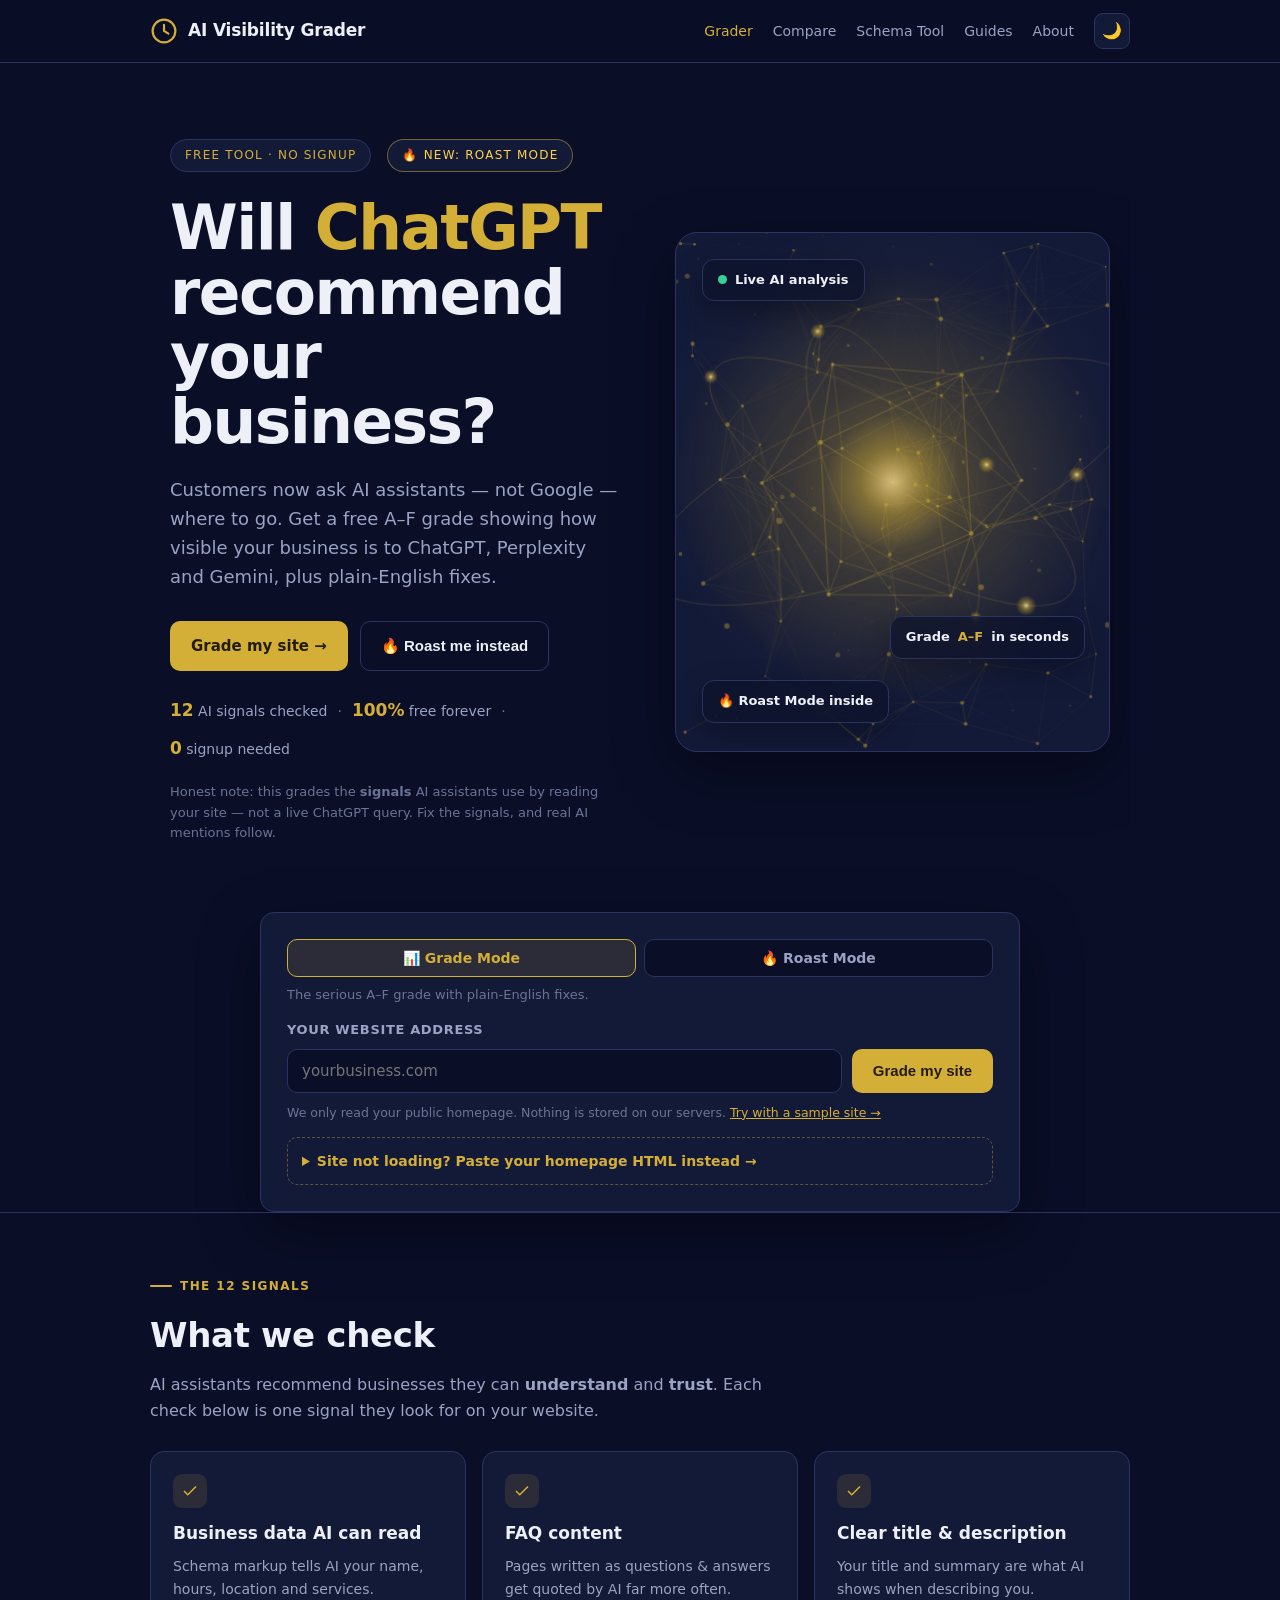
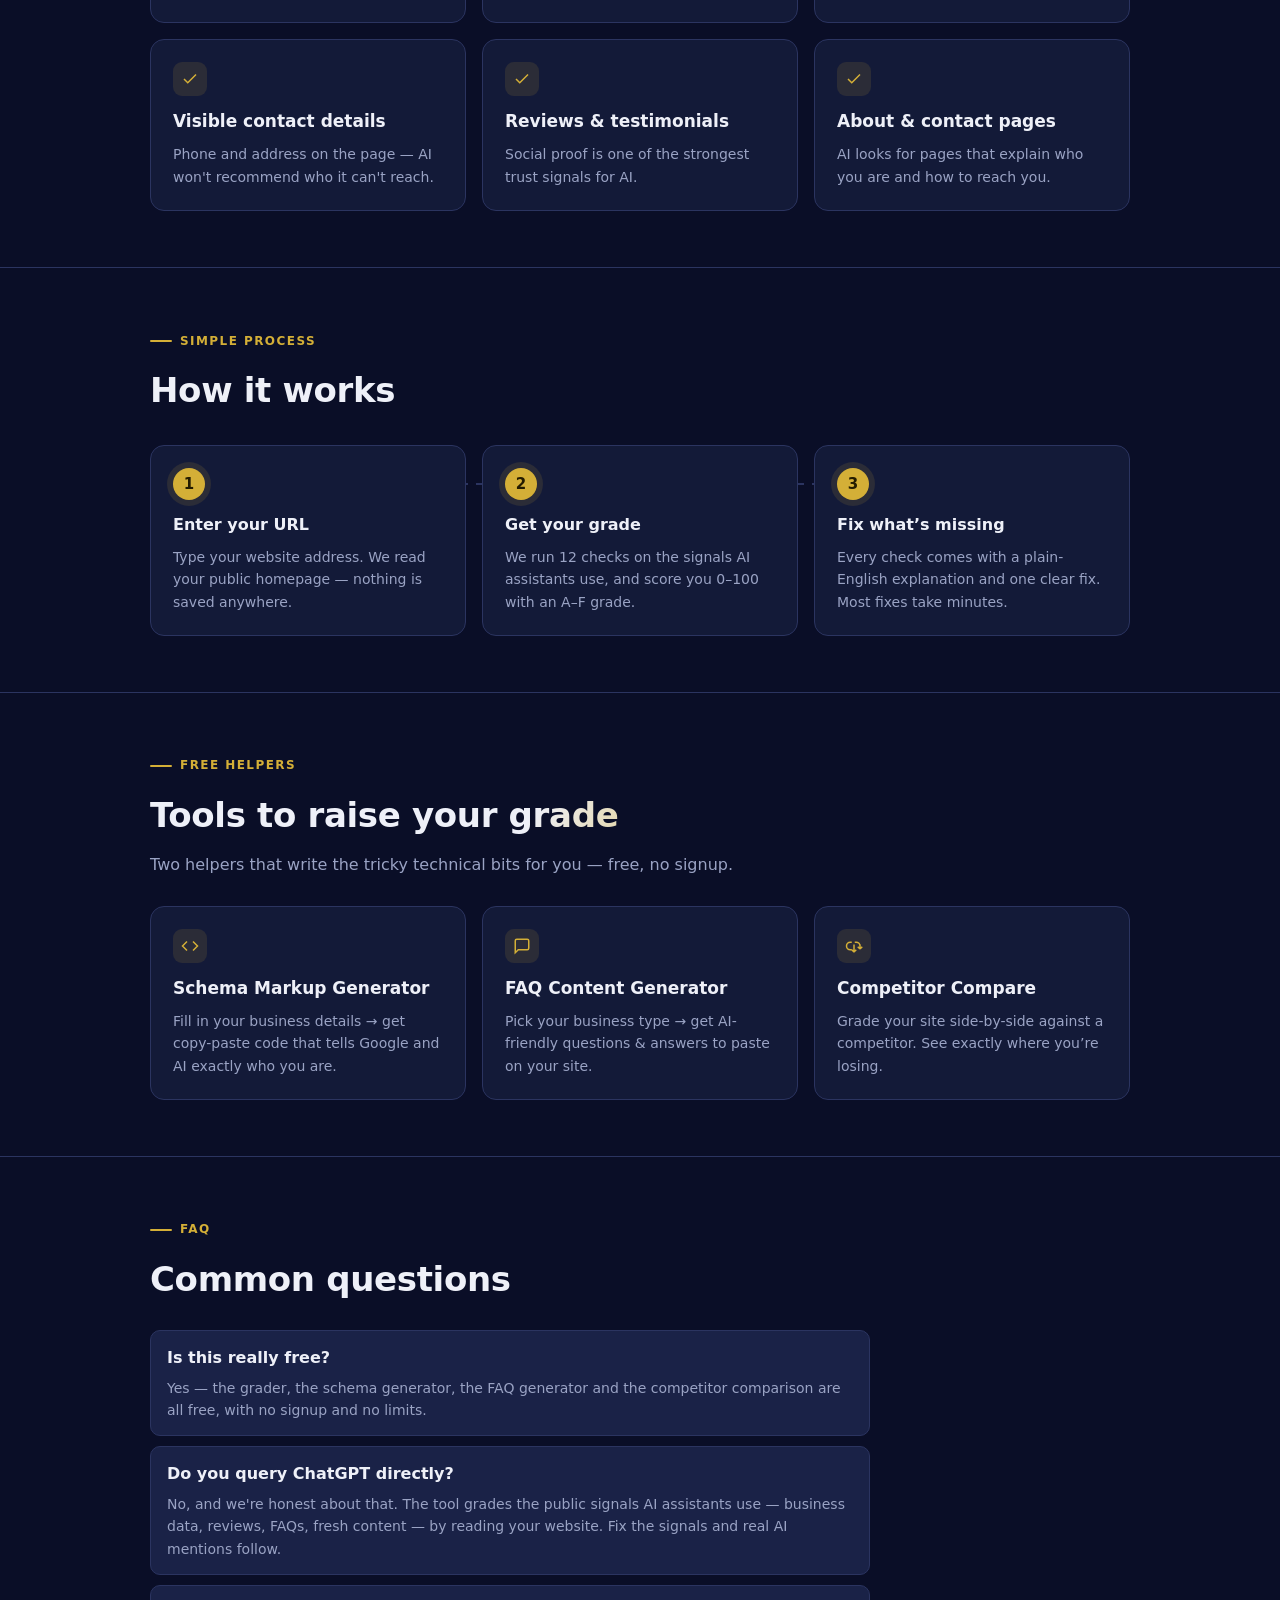
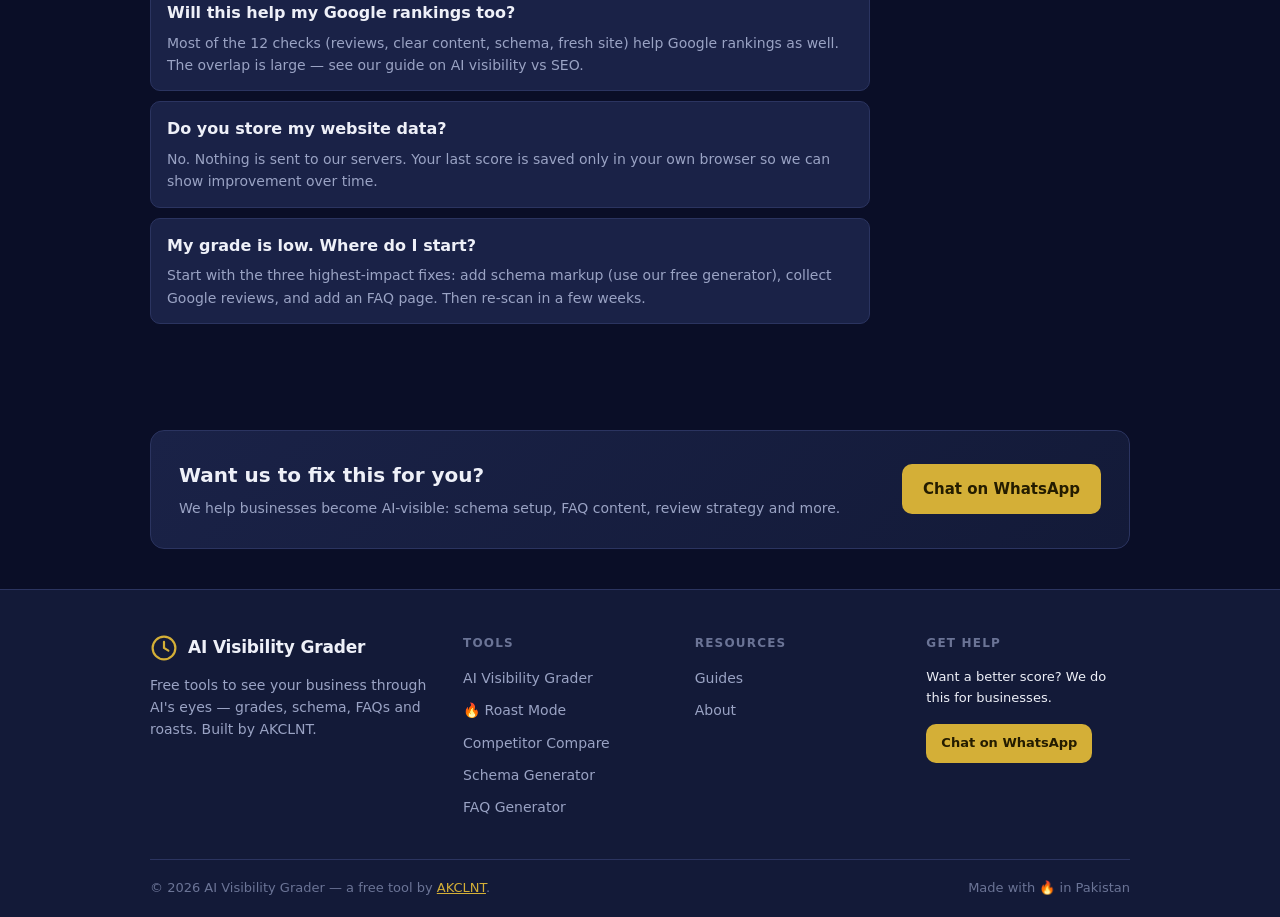
==== index.html @ 9e926d40 "Fix footer button contrast + new split hero with 3D visual stage - Fix: .fcol a was overriding .btn-" ====
<!DOCTYPE html>
<html lang="en">
<head>
<meta charset="utf-8">
<meta name="viewport" content="width=device-width, initial-scale=1">
<title>AI Visibility Grader — Will ChatGPT Recommend Your Business? (Free)</title>
<meta name="description" content="Free AI visibility check: enter your website URL and see how visible your business is to ChatGPT, Perplexity and Gemini. Get an A–F grade and plain-English fixes.">
<meta property="og:type" content="website">
<meta property="og:site_name" content="AI Visibility Grader">
<meta property="og:title" content="AI Visibility Grader — Will ChatGPT Recommend Your Business? (Free)">
<meta property="og:description" content="Free AI visibility check: enter your website URL and see how visible your business is to ChatGPT, Perplexity and Gemini. A–F grade + plain-English fixes.">
<meta property="og:url" content="https://aigrader.akclnt.com/">
<meta property="og:image" content="https://aigrader.akclnt.com/og-image.png">
<meta name="twitter:card" content="summary_large_image">
<meta name="twitter:title" content="AI Visibility Grader — Will ChatGPT Recommend Your Business? (Free)">
<meta name="twitter:description" content="Free check: how visible is your business to ChatGPT, Perplexity and Gemini? Get an A–F grade + fixes.">
<meta name="twitter:image" content="https://aigrader.akclnt.com/og-image.png">
<link rel="canonical" href="https://aigrader.akclnt.com/">
<script type="application/ld+json">
{
  "@context": "https://schema.org",
  "@graph": [
    {
      "@type": "WebApplication",
      "name": "AI Visibility Grader",
      "url": "https://aigrader.akclnt.com/",
      "applicationCategory": "BusinessApplication",
      "operatingSystem": "Any",
      "offers": { "@type": "Offer", "price": "0", "priceCurrency": "USD" },
      "description": "Free tool that grades how visible a business website is to AI assistants (ChatGPT, Perplexity, Gemini) across 12 signals, with plain-English fix recommendations."
    },
    {
      "@type": "Organization",
      "name": "AKCLNT",
      "url": "https://akclnt.com",
      "contactPoint": { "@type": "ContactPoint", "contactType": "sales", "url": "https://wa.me/923238559822" }
    },
    {
      "@type": "FAQPage",
      "mainEntity": [
        { "@type": "Question", "name": "Is this really free?", "acceptedAnswer": { "@type": "Answer", "text": "Yes — the grader, the schema generator, the FAQ generator and the competitor comparison are all free, with no signup and no limits." } },
        { "@type": "Question", "name": "Do you query ChatGPT directly?", "acceptedAnswer": { "@type": "Answer", "text": "No. The tool grades the public signals AI assistants use — business data, reviews, FAQs, fresh content — by reading your website. Fix the signals and real AI mentions follow." } },
        { "@type": "Question", "name": "Will this help my Google rankings too?", "acceptedAnswer": { "@type": "Answer", "text": "Most of the 12 checks (reviews, clear content, schema, fresh site) help Google rankings as well." } },
        { "@type": "Question", "name": "Do you store my website data?", "acceptedAnswer": { "@type": "Answer", "text": "No. Nothing is sent to our servers. Your last score is saved only in your own browser." } },
        { "@type": "Question", "name": "My grade is low. Where do I start?", "acceptedAnswer": { "@type": "Answer", "text": "Start with the three highest-impact fixes: add schema markup with the free generator, collect Google reviews, and add an FAQ page. Then re-scan in a few weeks." } }
      ]
    }
  ]
}
</script>
<script>try{if(localStorage.getItem("avg_theme")==="light")document.documentElement.setAttribute("data-theme","light");}catch(e){}</script>
<link rel="stylesheet" href="style.css">
<link rel="icon" href="data:image/svg+xml,<svg xmlns='http://www.w3.org/2000/svg' viewBox='0 0 32 32'><circle cx='16' cy='16' r='13' fill='none' stroke='%23d4af37' stroke-width='3'/><path d='M16 9v7l5 3' stroke='%23d4af37' stroke-width='3' fill='none' stroke-linecap='round'/></svg>">
</head>
<body>

<header class="site">
  <div class="wrap nav">
    <a class="brand" href="index.html">
      <svg class="mark" viewBox="0 0 32 32"><circle cx="16" cy="16" r="13"/><path d="M16 9v7l5 3"/></svg>
      AI Visibility Grader
    </a>
    <nav class="links">
      <a href="index.html" class="active">Grader</a>
      <a href="compare.html">Compare</a>
      <a href="schema-generator.html">Schema Tool</a>
      <a href="blog/">Guides</a>
      <a href="about.html">About</a>
    
      <button class="theme-btn" id="themeBtn" aria-label="Toggle light/dark theme" title="Light / dark">&#x1F319;</button>
    </nav>
  </div>
</header>

<main>
<div class="wrap">
  <section class="hero hero-split">
    <div class="wrap hero-grid">
      <div class="hero-copy">
        <div class="hero-badges">
          <span class="eyebrow">Free tool · No signup</span>
          <a class="eyebrow eyebrow-hot" href="#grader">🔥 New: Roast Mode</a>
        </div>
        <h1>Will <span class="u">ChatGPT</span> recommend your business?</h1>
        <p class="lead">Customers now ask AI assistants — not Google — where to go. Get a free A–F grade showing how visible your business is to ChatGPT, Perplexity and Gemini, plus plain-English fixes.</p>
        <div class="hero-ctas">
          <a class="btn btn-accent" href="#grader">Grade my site →</a>
          <button class="btn btn-ghost" id="heroRoastBtn" type="button">🔥 Roast me instead</button>
        </div>
        <div class="hero-trust">
          <span><b>12</b> AI signals checked</span><span class="dot">·</span>
          <span><b>100%</b> free forever</span><span class="dot">·</span>
          <span><b>0</b> signup needed</span>
        </div>
        <p class="honest">Honest note: this grades the <b>signals</b> AI assistants use by reading your site — not a live ChatGPT query. Fix the signals, and real AI mentions follow.</p>
      </div>
      <div class="hero-visual">
        <canvas id="hero3d" aria-hidden="true"></canvas>
        <div class="hv-chip hv-a"><span class="pulse"></span>Live AI analysis</div>
        <div class="hv-chip hv-b">Grade <b>A–F</b> in seconds</div>
        <div class="hv-chip hv-c">🔥 Roast Mode inside</div>
      </div>
    </div>
  </section>

  <section class="grader" id="grader">
    <div class="mode-toggle" role="tablist" aria-label="Grader mode">
      <button class="mode-pill active" id="modeGrade" role="tab" aria-selected="true">📊 Grade Mode</button>
      <button class="mode-pill" id="modeRoast" role="tab" aria-selected="false">🔥 Roast Mode</button>
    </div>
    <p class="mode-desc" id="modeDesc">The serious A–F grade with plain-English fixes.</p>
    <label for="url">Your website address</label>
    <div class="url-row">
      <input type="url" id="url" placeholder="yourbusiness.com" autocomplete="url" inputmode="url">
      <button class="btn btn-accent" id="scanBtn" style="white-space:nowrap">Grade my site</button>
    </div>
    <p class="hint">We only read your public homepage. Nothing is stored on our servers.
      <a href="#" id="sampleBtn" style="color:var(--accent)">Try with a sample site →</a></p>
    <div class="spinner" id="spinner"><span class="spin"></span><span id="spinText">Fetching your site…</span></div>
    <div class="error-box" id="errBox"></div>

    <details class="paste-fallback" id="pasteBox">
      <summary>Site not loading? Paste your homepage HTML instead →</summary>
      <p class="hint">Open your homepage in a browser → right-click → <b>View page source</b> → copy everything (Ctrl+A, Ctrl+C) → paste it below. Nothing leaves your browser.</p>
      <textarea id="pasteArea" rows="6" placeholder="Paste your homepage HTML source here…"></textarea>
      <button class="btn btn-accent" id="pasteBtn" style="margin-top:10px">Grade pasted HTML</button>
    </details>

    <div class="results" id="results">
      <div class="score-hero">
        <div class="ring" id="ring"><div class="inner"><span class="num" id="scoreNum">0</span><span class="grd" id="gradeLetter">–</span></div></div>
        <div class="score-meta">
          <h2 id="scoreTitle">Your AI visibility grade</h2>
          <p id="scoreDesc"></p>
          <span class="delta" id="delta" style="display:none"></span>
        </div>
      </div>
      <div class="result-actions">
        <button class="btn btn-ghost btn-sm" id="copyLink">Copy results link</button>
        <button class="btn btn-ghost btn-sm" onclick="window.print()">Save as PDF</button>
      </div>
      <div class="checks" id="checks"></div>
      <div class="ai-preview">
        <div class="lbl">Simulated AI preview</div>
        <div class="chat-card">
          <div class="q">"Which business should I choose?"</div>
          <div class="a" id="aiPreviewText" style="white-space:pre-wrap"></div>
        </div>
      </div>
      <div id="roastWrap"></div>
    </div>
  </section>
</div>

<section class="block">
  <div class="wrap">
    <div class="sec-head reveal">
      <span class="kicker">The 12 signals</span>
      <h2>What we check</h2>
      <p>AI assistants recommend businesses they can <b>understand</b> and <b>trust</b>. Each check below is one signal they look for on your website.</p>
    </div>
    <div class="grid3" id="signalGrid"></div>
  </div>
</section>

<section class="block">
  <div class="wrap">
    <div class="sec-head reveal">
      <span class="kicker">Simple process</span>
      <h2>How it works</h2>
    </div>
    <div class="steps">
      <div class="step reveal"><div class="n">1</div><h3>Enter your URL</h3><p>Type your website address. We read your public homepage — nothing is saved anywhere.</p></div>
      <div class="step reveal"><div class="n">2</div><h3>Get your grade</h3><p>We run 12 checks on the signals AI assistants use, and score you 0–100 with an A–F grade.</p></div>
      <div class="step reveal"><div class="n">3</div><h3>Fix what’s missing</h3><p>Every check comes with a plain-English explanation and one clear fix. Most fixes take minutes.</p></div>
    </div>
  </div>
</section>

<section class="block">
  <div class="wrap">
    <div class="sec-head reveal">
      <span class="kicker">Free helpers</span>
      <h2>Tools to raise your grade</h2>
      <p>Two helpers that write the tricky technical bits for you — free, no signup.</p>
    </div>
    <div class="grid3">
      <a class="card reveal" href="schema-generator.html">
        <div class="tic"><svg viewBox="0 0 24 24" fill="none" stroke-width="2"><path d="M16 18l6-6-6-6M8 6l-6 6 6 6"/></svg></div>
        <h3>Schema Markup Generator</h3>
        <p>Fill in your business details → get copy-paste code that tells Google and AI exactly who you are.</p>
      </a>
      <a class="card reveal" href="faq-generator.html">
        <div class="tic"><svg viewBox="0 0 24 24" fill="none" stroke-width="2"><path d="M21 15a2 2 0 01-2 2H7l-4 4V5a2 2 0 012-2h14a2 2 0 012 2z"/></svg></div>
        <h3>FAQ Content Generator</h3>
        <p>Pick your business type → get AI-friendly questions & answers to paste on your site.</p>
      </a>
      <a class="card reveal" href="compare.html">
        <div class="tic"><svg viewBox="0 0 24 24" fill="none" stroke-width="2"><path d="M9 17H7A5 5 0 017 7h2m4 0h2a5 5 0 015 5v2m-5 3l-3 3m0 0l-3-3m3 3V10m5 3l3 3m0 0l3-3m-3 3V10"/></svg></div>
        <h3>Competitor Compare</h3>
        <p>Grade your site side-by-side against a competitor. See exactly where you’re losing.</p>
      </a>
    </div>
  </div>
</section>

<section class="block">
  <div class="wrap">
    <div class="sec-head reveal">
      <span class="kicker">FAQ</span>
      <h2>Common questions</h2>
    </div>
    <div style="max-width:720px;margin-top:24px" id="homeFaq"></div>
  </div>
</section>

<div class="wrap">
  <div class="cta-strip">
    <div>
      <h3>Want us to fix this for you?</h3>
      <p>We help businesses become AI-visible: schema setup, FAQ content, review strategy and more.</p>
    </div>
    <a class="btn btn-accent" href="https://wa.me/923238559822?text=Hi!%20I%20used%20the%20AI%20Visibility%20Grader%20and%20want%20help%20improving%20my%20score.">Chat on WhatsApp</a>
  </div>
</div>
</main>

<footer class="site">
  <div class="wrap">
    <div class="foot-grid">
      <div class="fbrand">
        <a class="brand" href="index.html">
          <svg class="mark" viewBox="0 0 32 32"><circle cx="16" cy="16" r="13"/><path d="M16 9v7l5 3"/></svg>
          AI Visibility Grader
        </a>
        <p>Free tools to see your business through AI's eyes — grades, schema, FAQs and roasts. Built by AKCLNT.</p>
      </div>
      <div class="fcol">
        <h4>Tools</h4>
        <a href="index.html">AI Visibility Grader</a>
        <a href="index.html#grader">🔥 Roast Mode</a>
        <a href="compare.html">Competitor Compare</a>
        <a href="schema-generator.html">Schema Generator</a>
        <a href="faq-generator.html">FAQ Generator</a>
      </div>
      <div class="fcol">
        <h4>Resources</h4>
        <a href="blog/">Guides</a>
        <a href="about.html">About</a>
      </div>
      <div class="fcol">
        <h4>Get help</h4>
        <span class="fine">Want a better score? We do this for businesses.</span>
        <a class="btn btn-accent btn-sm" href="https://wa.me/923238559822">Chat on WhatsApp</a>
      </div>
    </div>
    <div class="foot-bar">
      <span class="fine">&copy; <span id="yr"></span> AI Visibility Grader — a free tool by <a href="https://akclnt.com" style="color:var(--accent)">AKCLNT</a>.</span>
      <span class="fine">Made with 🔥 in Pakistan</span>
    </div>
  </div>
</footer>

<script src="grader.js"></script>
<script src="roast.js"></script>
<script src="hero3d.js"></script>
<script>
(function(){
  "use strict";
  document.getElementById("yr").textContent = new Date().getFullYear();

  /* static signal cards */
  var signals = [    ["Business data AI can read","Schema markup tells AI your name, hours, location and services."],
    ["FAQ content","Pages written as questions & answers get quoted by AI far more often."],
    ["Clear title & description","Your title and summary are what AI shows when describing you."],
    ["Visible contact details","Phone and address on the page — AI won't recommend who it can't reach."],
    ["Reviews & testimonials","Social proof is one of the strongest trust signals for AI."],
    ["About & contact pages","AI looks for pages that explain who you are and how to reach you."]
  ];
  document.getElementById("signalGrid").innerHTML = signals.map(function(s){
    return '<div class="card reveal"><div class="tic"><svg viewBox="0 0 24 24" fill="none" stroke-width="2"><path d="M20 6L9 17l-5-5"/></svg></div><h3>'+s[0]+'</h3><p>'+s[1]+'</p></div>';
  }).join("");

  /* homepage SEO FAQ */
  var homeFaqs = [
    ["Is this really free?", "Yes — the grader, the schema generator, the FAQ generator and the competitor comparison are all free, with no signup and no limits."],
    ["Do you query ChatGPT directly?", "No, and we're honest about that. The tool grades the public signals AI assistants use — business data, reviews, FAQs, fresh content — by reading your website. Fix the signals and real AI mentions follow."],
    ["Will this help my Google rankings too?", "Most of the 12 checks (reviews, clear content, schema, fresh site) help Google rankings as well. The overlap is large — see our guide on AI visibility vs SEO."],
    ["Do you store my website data?", "No. Nothing is sent to our servers. Your last score is saved only in your own browser so we can show improvement over time."],
    ["My grade is low. Where do I start?", "Start with the three highest-impact fixes: add schema markup (use our free generator), collect Google reviews, and add an FAQ page. Then re-scan in a few weeks."]
  ];
  var hf = document.getElementById("homeFaq");
  if(hf){
    hf.innerHTML = homeFaqs.map(function(f){
      return '<div class="faq-item"><div class="fq">' + f[0] + '</div><div class="fa">' + f[1] + '</div></div>';
    }).join("");
  }

  var urlInput = document.getElementById("url"),
      scanBtn = document.getElementById("scanBtn"),
      spinner = document.getElementById("spinner"),
      spinText = document.getElementById("spinText"),
      errBox = document.getElementById("errBox"),
      results = document.getElementById("results");

  /* ---- mode toggle: Grade vs Roast ---- */
  var mode = "grade";
  try{ mode = localStorage.getItem("avg_mode") || "grade"; }catch(e){}
  if(mode !== "roast") mode = "grade";
  var modeGradeBtn = document.getElementById("modeGrade"),
      modeRoastBtn = document.getElementById("modeRoast"),
      modeDesc = document.getElementById("modeDesc");
  var GRADE_STEPS = ["Fetching your site…","Reading your pages…","Checking 12 AI signals…","Calculating your grade…"];
  var ROAST_STEPS = ["Warming up the flamethrower…","Reading your site…","Finding things to roast…","Plating your roast…"];
  function applyMode(){
    var roast = (mode === "roast");
    modeGradeBtn.classList.toggle("active", !roast);
    modeRoastBtn.classList.toggle("active", roast);
    modeGradeBtn.setAttribute("aria-selected", String(!roast));
    modeRoastBtn.setAttribute("aria-selected", String(roast));
    modeDesc.textContent = roast
      ? "Same 12 checks. Zero mercy. Get roasted — then get the fixes."
      : "The serious A–F grade with plain-English fixes.";
    scanBtn.textContent = roast ? "🔥 Roast my site" : "Grade my site";
    try{ localStorage.setItem("avg_mode", mode); }catch(e){}
  }
  modeGradeBtn.addEventListener("click", function(){ mode="grade"; applyMode(); });
  modeRoastBtn.addEventListener("click", function(){ mode="roast"; applyMode(); });
  applyMode();

  /* hero CTA: jump to grader in roast mode */
  var heroRoastBtn = document.getElementById("heroRoastBtn");
  if(heroRoastBtn) heroRoastBtn.addEventListener("click", function(){
    mode = "roast"; applyMode();
    document.getElementById("grader").scrollIntoView({behavior:"smooth", block:"start"});
  });

  function setLoading(on, msg){
    spinner.classList.toggle("on", on);
    scanBtn.disabled = on;
    if(msg) spinText.textContent = msg;
  }
  function showError(msg){
    errBox.textContent = msg;
    errBox.classList.add("on");
  }

  function render(res){
    var roastWrap = document.getElementById("roastWrap");
    var gradeBits = results.querySelectorAll(":scope > :not(#roastWrap)");
    if(mode === "roast" && window.Roast){
      for(var gi=0; gi<gradeBits.length; gi++) gradeBits[gi].style.display = "none";
      results.classList.add("on");
      roastWrap.style.display = "block";
      window.Roast.renderInto(roastWrap, res);
      results.scrollIntoView({behavior:"smooth", block:"start"});
      return;
    }
    for(var gj=0; gj<gradeBits.length; gj++) gradeBits[gj].style.display = "";
    roastWrap.style.display = "none";
    roastWrap.innerHTML = "";
    results.classList.add("on");
    var ring = document.getElementById("ring");
    ring.style.setProperty("--p", res.score);
    ring.style.setProperty("--rc", AVG.gradeColor(res.grade));
    /* animate number */
    var n = 0, target = res.score, numEl = document.getElementById("scoreNum");
    var t = setInterval(function(){
      n += Math.max(1, Math.round((target-n)/8));
      if(n >= target){ n = target; clearInterval(t); }
      numEl.textContent = n;
    }, 30);
    document.getElementById("gradeLetter").textContent = "Grade " + res.grade;
    document.getElementById("scoreTitle").textContent = res.domain + " — Grade " + res.grade;
    document.getElementById("scoreDesc").textContent = AVG.gradeLabel(res.grade) +
      ". Scored " + res.score + " out of 100 across 12 AI-visibility signals.";

    var d = document.getElementById("delta");
    if(res.delta){
      var diff = res.delta.diff;
      d.style.display = "inline-block";
      d.className = "delta " + (diff > 0 ? "up" : (diff < 0 ? "down" : "same"));
      d.textContent = diff > 0 ? "▲ Improved by " + diff + " points since " + res.delta.prevDate
                    : (diff < 0 ? "▼ Down by " + Math.abs(diff) + " points since " + res.delta.prevDate
                    : "No change since " + res.delta.prevDate);
    } else { d.style.display = "none"; }

    document.getElementById("checks").innerHTML = res.checks.map(function(c){
      return '<div class="check ' + c.status + '"><div class="ctop">' + AVG.iconFor(c.status) +
        '<span class="cname">' + c.name + '</span><span class="badge ' + c.status + '">' + AVG.badgeFor(c.status) + '</span></div>' +
        '<div class="why">' + c.detail + '</div>' +
        (c.status !== "pass" ? '<div class="fix"><b>Fix:</b> ' + c.fix + '</div>' : '') + '</div>';
    }).join("");

    document.getElementById("aiPreviewText").textContent = res.preview;

    document.getElementById("copyLink").onclick = function(){
      var link = location.origin + location.pathname + "#scan=" + encodeURIComponent(res.domain);
      navigator.clipboard.writeText(link).then(function(){
        document.getElementById("copyLink").textContent = "Link copied!";
        setTimeout(function(){ document.getElementById("copyLink").textContent = "Copy results link"; }, 2000);
      });
    };

    results.scrollIntoView({behavior:"smooth", block:"start"});
  }

  function doScan(){
    errBox.classList.remove("on");
    results.classList.remove("on");
    var raw = urlInput.value.trim();
    if(!AVG.normalizeUrl(raw)){ showError("Please enter a valid website address, e.g. yourbusiness.com"); return; }
    setLoading(true, "Fetching your site…");
    var steps = (mode === "roast") ? ROAST_STEPS : GRADE_STEPS;
    var si = 0;
    var stepT = setInterval(function(){ si = (si+1) % steps.length; spinText.textContent = steps[si]; }, 1800);
    AVG.grade(raw).then(function(res){
      clearInterval(stepT); setLoading(false);
      render(res);
    }).catch(function(e){
      clearInterval(stepT); setLoading(false);
      showError(e && e.message === "bad_url"
        ? "Please enter a valid website address, e.g. yourbusiness.com"
        : "Couldn't fetch that website automatically (some sites block automated checks). Paste your homepage HTML below instead — it gives the same grade.");
      document.getElementById("pasteBox").open = true;
    });
  }

  /* paste-HTML fallback */
  document.getElementById("pasteBtn").addEventListener("click", function(){
    errBox.classList.remove("on");
    results.classList.remove("on");
    var html = document.getElementById("pasteArea").value;
    var raw = urlInput.value.trim() || "pasted-site";
    if(!html || html.length < 200){ showError("Please paste your homepage HTML source first (View page source → copy → paste)."); return; }
    setLoading(true, mode === "roast" ? "Roasting pasted HTML…" : "Grading pasted HTML…");
    AVG.gradeHtml(html, raw).then(function(res){
      setLoading(false);
      render(res);
    }).catch(function(){
      setLoading(false);
      showError("That didn't look like valid HTML. Copy the full page source and try again.");
    });
  });

  scanBtn.addEventListener("click", doScan);
  urlInput.addEventListener("keydown", function(e){ if(e.key === "Enter") doScan(); });
  document.getElementById("sampleBtn").addEventListener("click", function(e){
    e.preventDefault();
    urlInput.value = "example.com";
    doScan();
  });

  /* deep link: index.html#scan=example.com */
  if(location.hash.indexOf("#scan=") === 0){
    var d = decodeURIComponent(location.hash.slice(6));
    urlInput.value = d;
    doScan();
  }
})();
</script>
<script src="site.js"></script>
</body>
</html>
---- style.css ----
/* AI Visibility Grader — dark navy + gold AKCLNT theme */
:root{
  --bg:#0a0e27; --surface:#131a38; --surface-2:#1a2247; --line:#2b3460;
  --fg:#eef0f8; --muted:#9aa3c4; --faint:#6b7496; --body:#cfd4e6;
  --accent:#d4af37; --accent-soft:rgba(212,175,55,.12); --accent-ink:#241c00;
  --ok:#36d399; --warn:#ffd24a; --bad:#ff6b6b;
  --radius:14px;
  --shadow:0 20px 60px rgba(0,0,0,.35);
  color-scheme:dark;
}
/* light theme */
[data-theme="light"]{
  --bg:#f6f3ea; --surface:#ffffff; --surface-2:#efe9d8; --line:#ddd3b8;
  --fg:#1d2242; --muted:#5b6285; --faint:#8f94ad; --body:#3c4266;
  --accent:#9a7a1c; --accent-soft:rgba(154,122,28,.12); --accent-ink:#ffffff;
  --shadow:0 18px 45px rgba(60,50,10,.12);
  color-scheme:light;
}
[data-theme="light"] pre.code{background:#fbf8ef;color:#7a5f14;border-color:var(--line)}
[data-theme="light"] .paste-fallback textarea{background:#fbf8ef;color:#3c4266;border-color:rgba(154,122,28,.35)}
[data-theme="light"] input[type=url],[data-theme="light"] input[type=text],[data-theme="light"] input[type=tel],[data-theme="light"] select,[data-theme="light"] textarea{background:#fff}
/* theme toggle button */
.theme-btn{background:var(--surface);border:1px solid var(--line);border-radius:9px;
  width:36px;height:36px;font-size:16px;cursor:pointer;display:grid;place-items:center;
  transition:.15s;line-height:1}
.theme-btn:hover{border-color:var(--accent);transform:rotate(12deg)}
*{box-sizing:border-box;margin:0;padding:0}
html{scroll-behavior:smooth}
body{background:var(--bg);color:var(--fg);font-family:system-ui,-apple-system,"Segoe UI",Roboto,sans-serif;line-height:1.6;-webkit-font-smoothing:antialiased}
.wrap{max-width:1020px;margin:0 auto;padding-inline:20px}
a{color:inherit}
.mono{font-family:ui-monospace,SFMono-Regular,Menlo,monospace}

/* header */
header.site{position:sticky;top:0;z-index:20;background:rgba(10,14,39,.88);backdrop-filter:blur(10px);border-bottom:1px solid var(--line)}
.nav{display:flex;align-items:center;gap:20px;height:62px}
.brand{display:flex;align-items:center;gap:10px;font-weight:800;font-size:17px;letter-spacing:-.01em;text-decoration:none}
.brand .mark{width:28px;height:28px;flex:none}
.brand .mark circle{fill:none;stroke:var(--accent);stroke-width:2.5}
.brand .mark path{stroke:var(--accent);stroke-width:2.5;fill:none;stroke-linecap:round}
.nav .links{margin-left:auto;display:flex;gap:20px;align-items:center}
.nav .links a{color:var(--muted);text-decoration:none;font-size:14px;font-weight:500}
.nav .links a:hover,.nav .links a.active{color:var(--accent)}
@media(max-width:680px){.nav .links a:not(.btn){display:none}}

/* buttons */
.btn{font-weight:600;border-radius:10px;border:1px solid transparent;cursor:pointer;font-size:15px;padding:12px 20px;transition:.15s;text-decoration:none;display:inline-flex;align-items:center;gap:8px;justify-content:center}
.btn-accent{background:var(--accent);color:var(--accent-ink)}
.btn-accent:hover{filter:brightness(1.1)}
.btn-ghost{border-color:var(--line);color:var(--fg);background:transparent}
.btn-ghost:hover{border-color:var(--accent);color:var(--accent)}
.btn-sm{padding:8px 14px;font-size:13px}
.nav .btn{padding:8px 14px;font-size:13px}
button:disabled{opacity:.5;cursor:wait}

/* hero */
.hero{padding:64px 0 36px;text-align:center}
.eyebrow{display:inline-block;font-size:12px;letter-spacing:.1em;text-transform:uppercase;color:var(--accent);border:1px solid var(--line);background:var(--surface);border-radius:999px;padding:6px 14px;margin-bottom:20px}
.hero h1{font-size:clamp(30px,5.5vw,52px);font-weight:800;letter-spacing:-.02em;line-height:1.12;max-width:22ch;margin:0 auto}
.hero h1 .u{color:var(--accent)}
.hero p.lead{color:var(--muted);font-size:clamp(15px,2.2vw,18px);max-width:64ch;margin:18px auto 0}
.hero .honest{margin-top:14px;font-size:13px;color:var(--faint);max-width:60ch;margin-left:auto;margin-right:auto}

/* grader card */
.grader{margin:8px auto 0;max-width:760px;background:var(--surface);border:1px solid var(--line);border-radius:var(--radius);padding:26px;box-shadow:var(--shadow)}
.grader label{display:block;font-size:13px;font-weight:600;color:var(--muted);margin-bottom:8px;text-transform:uppercase;letter-spacing:.05em}
.url-row{display:flex;gap:10px}
@media(max-width:560px){.url-row{flex-direction:column}}
input[type=url],input[type=text],input[type=tel],select,textarea{width:100%;background:var(--bg);border:1px solid var(--line);border-radius:10px;color:var(--fg);padding:12px 14px;font-size:15px;font-family:inherit}
input:focus,select:focus,textarea:focus{outline:2px solid var(--accent);outline-offset:-1px;border-color:transparent}
.grader .hint{font-size:12.5px;color:var(--faint);margin-top:10px}
.spinner{display:none;align-items:center;gap:10px;margin-top:16px;color:var(--muted);font-size:14px}
.spinner.on{display:flex}
.spin{width:18px;height:18px;border:2px solid var(--line);border-top-color:var(--accent);border-radius:50%;animation:sp 0.8s linear infinite}
@keyframes sp{to{transform:rotate(360deg)}}
.error-box{display:none;margin-top:16px;background:rgba(255,107,107,.08);border:1px solid var(--bad);border-radius:10px;padding:12px 14px;font-size:14px;color:#ffb3b3}
.error-box.on{display:block}
.paste-fallback{margin-top:14px;border:1px dashed rgba(212,175,55,.4);border-radius:10px;padding:12px 14px;font-size:14px}
.paste-fallback summary{cursor:pointer;color:var(--accent);font-weight:600}
.paste-fallback textarea{width:100%;margin-top:10px;background:#0d1330;border:1px solid rgba(212,175,55,.25);border-radius:8px;color:#e8ecf8;padding:10px;font-family:monospace;font-size:12px;resize:vertical}

/* results */
.results{display:none;margin-top:22px}
.results.on{display:block}
.score-hero{display:flex;gap:22px;align-items:center;background:var(--surface-2);border:1px solid var(--line);border-radius:var(--radius);padding:22px;flex-wrap:wrap}
.ring{--p:0;width:110px;height:110px;flex:none;border-radius:50%;display:grid;place-items:center;background:conic-gradient(var(--rc,var(--accent)) calc(var(--p)*1%),var(--surface) 0)}
.ring .inner{width:88px;height:88px;border-radius:50%;background:var(--surface-2);display:grid;place-items:center;align-content:center}
.ring .num{font-weight:800;font-size:30px;line-height:1}
.ring .grd{font-size:13px;color:var(--muted);font-weight:700}
.score-meta h2{font-size:22px;margin-bottom:6px}
.score-meta p{color:var(--muted);font-size:14px;max-width:52ch}
.delta{display:inline-block;margin-top:8px;font-size:13px;font-weight:700;border-radius:7px;padding:3px 10px}
.delta.up{background:rgba(54,211,153,.14);color:var(--ok)}
.delta.down{background:rgba(255,107,107,.14);color:var(--bad)}
.delta.same{background:var(--surface);color:var(--muted)}
.result-actions{display:flex;gap:10px;margin-top:16px;flex-wrap:wrap}

.checks{margin-top:18px;display:flex;flex-direction:column;gap:10px}
.check{background:var(--surface-2);border:1px solid var(--line);border-left-width:4px;border-radius:10px;padding:13px 15px}
.check.pass{border-left-color:var(--ok)}
.check.fail{border-left-color:var(--bad)}
.check.warn{border-left-color:var(--warn)}
.check .ctop{display:flex;align-items:center;gap:10px;flex-wrap:wrap}
.check .cname{font-weight:600;font-size:15px}
.check .badge{margin-left:auto;font-size:11px;font-weight:800;text-transform:uppercase;letter-spacing:.06em;padding:3px 10px;border-radius:6px}
.badge.pass{background:rgba(54,211,153,.15);color:var(--ok)}
.badge.fail{background:rgba(255,107,107,.15);color:var(--bad)}
.badge.warn{background:rgba(255,210,74,.15);color:var(--warn)}
.check .why{margin-top:8px;font-size:13.5px;color:var(--muted)}
.check .fix{margin-top:6px;font-size:13.5px;color:var(--fg)}
.check .fix b{color:var(--accent)}
.ic{width:18px;height:18px;flex:none}
.ic.pass{color:var(--ok)}.ic.fail{color:var(--bad)}.ic.warn{color:var(--warn)}

/* AI preview card */
.ai-preview{margin-top:18px;background:var(--surface-2);border:1px dashed var(--accent);border-radius:var(--radius);padding:20px}
.ai-preview .lbl{font-size:12px;text-transform:uppercase;letter-spacing:.08em;color:var(--accent);font-weight:700;margin-bottom:10px}
.chat-card{background:var(--bg);border:1px solid var(--line);border-radius:10px;padding:14px 16px;font-size:14px}
.chat-card .q{color:var(--muted);margin-bottom:8px;font-style:italic}
.chat-card .a{color:var(--fg)}

/* sections */
section.block{padding:56px 0;border-top:1px solid var(--line)}
.sec-head{max-width:62ch}
.sec-head h2{font-size:clamp(24px,4vw,34px);font-weight:750;letter-spacing:-.01em}
.sec-head p{color:var(--muted);margin-top:10px}
.grid3{display:grid;grid-template-columns:repeat(auto-fit,minmax(240px,1fr));gap:16px;margin-top:28px}
.card{background:var(--surface);border:1px solid var(--line);border-radius:var(--radius);padding:22px;text-decoration:none;display:block;transition:.15s}
a.card:hover{border-color:var(--accent);transform:translateY(-2px)}
.card .tic{width:34px;height:34px;border-radius:9px;background:var(--accent-soft);display:grid;place-items:center;margin-bottom:12px}
.card .tic svg{width:18px;height:18px;stroke:var(--accent)}
.card h3{font-size:17px;margin-bottom:8px}
.card p{color:var(--muted);font-size:14px}

/* how it works steps */
.steps{display:grid;grid-template-columns:repeat(auto-fit,minmax(220px,1fr));gap:16px;margin-top:28px;counter-reset:st}
.step{background:var(--surface);border:1px solid var(--line);border-radius:var(--radius);padding:22px;position:relative}
.step .n{width:32px;height:32px;border-radius:50%;background:var(--accent);color:var(--accent-ink);font-weight:800;display:grid;place-items:center;margin-bottom:12px;font-size:15px}
.step h3{font-size:16px;margin-bottom:8px}
.step p{color:var(--muted);font-size:14px}

/* forms (tools) */
.tool-grid{display:grid;grid-template-columns:1fr 1fr;gap:20px;margin-top:24px}
@media(max-width:760px){.tool-grid{grid-template-columns:1fr}}
.field{margin-bottom:14px}
.field label{display:block;font-size:13px;font-weight:600;color:var(--muted);margin-bottom:6px}
.output-card{background:var(--surface);border:1px solid var(--line);border-radius:var(--radius);padding:20px}
.output-card h3{font-size:14px;text-transform:uppercase;letter-spacing:.06em;color:var(--faint);margin-bottom:10px}
pre.code{background:var(--bg);border:1px solid var(--line);border-radius:10px;padding:14px;font-size:12.5px;line-height:1.6;overflow-x:auto;white-space:pre-wrap;word-break:break-word;max-height:380px;overflow-y:auto;color:#e8d9a8}
.faq-item{background:var(--surface-2);border:1px solid var(--line);border-radius:10px;padding:14px 16px;margin-bottom:10px}
.faq-item .fq{font-weight:700;margin-bottom:6px}
.faq-item .fa{color:var(--muted);font-size:14px}

/* compare */
.vs-grid{display:grid;grid-template-columns:1fr auto 1fr;gap:16px;margin-top:24px;align-items:start}
@media(max-width:760px){.vs-grid{grid-template-columns:1fr}}
.vs-badge{align-self:center;background:var(--accent);color:var(--accent-ink);font-weight:800;border-radius:50%;width:52px;height:52px;display:grid;place-items:center;justify-self:center}
.site-col{background:var(--surface);border:1px solid var(--line);border-radius:var(--radius);padding:20px}
.site-col.winner{border-color:var(--accent);box-shadow:0 0 0 1px var(--accent)}
.winner-tag{display:inline-block;background:var(--accent);color:var(--accent-ink);font-size:12px;font-weight:800;text-transform:uppercase;letter-spacing:.06em;border-radius:6px;padding:3px 10px;margin-bottom:10px}
.mini-score{font-size:40px;font-weight:800}
.mini-checks{margin-top:12px;font-size:13px;color:var(--muted)}
.mini-checks .row{display:flex;justify-content:space-between;padding:5px 0;border-bottom:1px dashed var(--line)}

/* blog */
.post{max-width:720px;margin:0 auto;padding:48px 20px}
.post h1{font-size:clamp(28px,5vw,42px);letter-spacing:-.02em;line-height:1.15;margin-bottom:12px}
.post .meta{color:var(--faint);font-size:13px;margin-bottom:28px}
.post h2{font-size:24px;margin:34px 0 12px}
.post h3{font-size:18px;margin:24px 0 8px}
.post p{color:var(--body);margin-bottom:14px}
.post ul,.post ol{color:var(--body);margin:0 0 14px 22px}
.post li{margin-bottom:6px}
.post a{color:var(--accent)}
.post .cta-box{margin-top:36px;background:var(--accent-soft);border:1px solid var(--accent);border-radius:var(--radius);padding:22px}
.post-list{display:flex;flex-direction:column;gap:14px;margin-top:26px}
.post-link{background:var(--surface);border:1px solid var(--line);border-radius:var(--radius);padding:18px 20px;text-decoration:none;display:block}
.post-link:hover{border-color:var(--accent)}
.post-link h3{font-size:18px;margin-bottom:6px}
.post-link p{color:var(--muted);font-size:14px}

/* footer */
footer.site{border-top:1px solid var(--line);padding:0;margin-top:20px;background:var(--surface)}
.foot-grid{display:grid;grid-template-columns:1.4fr 1fr 1fr 1fr;gap:28px;padding:44px 0 30px}
@media(max-width:760px){.foot-grid{grid-template-columns:1fr 1fr}}
@media(max-width:480px){.foot-grid{grid-template-columns:1fr}}
.fbrand p{color:var(--muted);font-size:14px;margin-top:12px;max-width:34ch}
.fcol h4{font-size:12px;text-transform:uppercase;letter-spacing:.1em;color:var(--faint);margin-bottom:14px}
.fcol a:not(.btn){display:block;color:var(--muted);text-decoration:none;font-size:14px;margin-bottom:10px;transition:.15s}
.fcol a:not(.btn):hover{color:var(--accent);transform:translateX(3px)}
.fcol .btn{margin-top:4px}
.fcol .fine{font-size:13px;margin-bottom:12px;display:block}
.foot-bar{border-top:1px solid var(--line);padding:18px 0;display:flex;gap:14px;align-items:center;
  flex-wrap:wrap;justify-content:space-between}
.foot-bar .fine{color:var(--faint);font-size:13px}

/* section polish */
.kicker{display:inline-flex;align-items:center;gap:8px;font-size:12px;font-weight:800;
  letter-spacing:.12em;text-transform:uppercase;color:var(--accent);margin-bottom:12px}
.kicker::before{content:"";width:22px;height:2px;background:var(--accent);border-radius:2px;display:inline-block}
.sec-head h2{background:linear-gradient(120deg,var(--fg) 60%,var(--accent));-webkit-background-clip:text;
  background-clip:text;-webkit-text-fill-color:transparent}
a.card:hover{border-color:var(--accent);transform:translateY(-4px);box-shadow:0 14px 34px rgba(212,175,55,.14)}
.card{position:relative;overflow:hidden}
.card::after{content:"";position:absolute;top:0;left:0;right:0;height:3px;
  background:linear-gradient(90deg,transparent,var(--accent),transparent);
  opacity:0;transition:.2s}
a.card:hover::after{opacity:1}
/* steps connector */
.steps{position:relative}
@media(min-width:761px){
  .steps::before{content:"";position:absolute;top:38px;left:12%;right:12%;height:2px;
    background:repeating-linear-gradient(90deg,var(--line) 0 8px,transparent 8px 16px);z-index:0}
  .step{position:relative;z-index:1}
}
.step{transition:.2s}
.step:hover{transform:translateY(-4px);border-color:var(--accent)}
.step .n{box-shadow:0 0 0 6px var(--accent-soft)}
/* reveal on scroll */
.js .reveal{opacity:0;transform:translateY(26px);transition:opacity .7s ease,transform .7s ease}
.js .reveal.in{opacity:1;transform:none}
@media(prefers-reduced-motion:reduce){.js .reveal{opacity:1;transform:none;transition:none}}
.cta-strip{background:linear-gradient(135deg,var(--surface-2),var(--surface));border:1px solid var(--line);border-radius:var(--radius);padding:28px;margin:40px 0;display:flex;gap:18px;align-items:center;flex-wrap:wrap;justify-content:space-between}
.cta-strip h3{font-size:20px}
.cta-strip p{color:var(--muted);font-size:14px;margin-top:6px}

/* print */
/* split hero (index) — asymmetric: massive type left, 3D visual stage right */
.hero-split{padding:76px 0 60px;overflow:hidden}
.hero-grid{display:grid;grid-template-columns:1.02fr .98fr;gap:52px;align-items:center}
.hero-copy{text-align:left}
.hero-badges{display:flex;gap:8px;flex-wrap:wrap;margin-bottom:24px}
.hero-badges .eyebrow{margin-bottom:0}
.hero-split h1{font-size:clamp(38px,4.8vw,64px);font-weight:800;letter-spacing:-.025em;
  line-height:1.05;margin:0;max-width:15ch;text-align:left}
.hero-split h1 .u{color:var(--accent)}
.hero-split .hero-copy .lead{text-align:left;margin:22px 0 0;max-width:52ch}
.hero-ctas{display:flex;gap:12px;margin-top:30px;flex-wrap:wrap}
.hero-trust{display:flex;gap:10px;align-items:center;flex-wrap:wrap;margin-top:26px;
  color:var(--muted);font-size:14px}
.hero-trust b{color:var(--accent);font-size:17px}
.hero-trust .dot{color:var(--faint)}
.hero-copy .honest{margin:20px 0 0;max-width:54ch;text-align:left}
/* 3D visual stage */
.hero-visual{position:relative;min-height:520px;border-radius:22px;overflow:hidden;
  border:1px solid var(--line);
  background:radial-gradient(ellipse 80% 70% at 50% 45%, rgba(212,175,55,.10), transparent 70%), var(--surface);
  box-shadow:var(--shadow)}
#hero3d{position:absolute;inset:0;width:100%;height:100%;pointer-events:none;opacity:.9}
.hv-chip{position:absolute;display:flex;align-items:center;gap:8px;white-space:nowrap;
  background:rgba(13,18,44,.72);backdrop-filter:blur(10px);-webkit-backdrop-filter:blur(10px);
  border:1px solid var(--line);border-radius:12px;padding:10px 15px;font-size:13px;font-weight:600;
  color:var(--fg);box-shadow:0 10px 30px rgba(0,0,0,.3)}
.hv-chip b{color:var(--accent)}
.hv-a{top:26px;left:26px;animation:float 5s ease-in-out infinite}
.hv-b{bottom:92px;right:24px;animation:float 6.5s ease-in-out infinite reverse}
.hv-c{bottom:28px;left:26px;animation:float 7.5s ease-in-out infinite}
.pulse{width:9px;height:9px;border-radius:50%;background:var(--ok);animation:pulse 1.8s infinite}
@keyframes pulse{0%{box-shadow:0 0 0 0 rgba(54,211,153,.55)}70%{box-shadow:0 0 0 10px rgba(54,211,153,0)}100%{box-shadow:0 0 0 0 rgba(54,211,153,0)}}
@keyframes float{0%,100%{transform:translateY(0)}50%{transform:translateY(-9px)}}
[data-theme="light"] .hv-chip{background:rgba(255,255,255,.8)}
@media(max-width:900px){
  .hero-grid{grid-template-columns:1fr;gap:38px}
  .hero-visual{min-height:380px}
  .hero-split{padding:54px 0 42px}
}
@media(prefers-reduced-motion:reduce){.hv-chip{animation:none}.pulse{animation:none}}
.eyebrow-hot{margin-left:8px;border-color:rgba(212,175,55,.5);color:#ffd24a;text-decoration:none;transition:.15s}
.eyebrow-hot:hover{background:var(--accent-soft);border-color:var(--accent)}

/* mode toggle */
.mode-toggle{display:flex;gap:8px;margin-bottom:10px}
.mode-pill{flex:1;border:1px solid var(--line);background:var(--bg);color:var(--muted);
  border-radius:10px;padding:10px;font-size:14px;font-weight:700;cursor:pointer;transition:.15s;font-family:inherit}
.mode-pill:hover{border-color:var(--accent);color:var(--fg)}
.mode-pill.active{background:var(--accent-soft);border-color:var(--accent);color:var(--accent)}
.mode-desc{font-size:13px;color:var(--faint);margin:-2px 0 14px}

/* roast mode */
#roastWrap{display:none}
.roast-hero{background:linear-gradient(135deg,#2a1410,#131a38);border:1px solid rgba(255,120,60,.35);
  border-radius:var(--radius);padding:26px;text-align:center;position:relative;overflow:hidden}
.roast-flame{font-size:52px;animation:flick 1.6s ease-in-out infinite}
@keyframes flick{0%,100%{transform:scale(1) rotate(-2deg)}50%{transform:scale(1.12) rotate(2deg)}}
.roast-kicker{display:inline-block;font-size:11px;letter-spacing:.14em;color:#ff9a5c;font-weight:800;
  text-transform:uppercase;margin:10px 0 6px}
.roast-head h2{font-size:24px;word-break:break-all}
.roast-grade{--rc:var(--accent);display:inline-flex;align-items:baseline;gap:10px;margin-top:10px;
  background:rgba(0,0,0,.35);border:1px solid var(--rc);border-radius:12px;padding:8px 18px}
.rg-num{font-size:34px;font-weight:800;color:var(--rc)}
.rg-let{font-size:15px;font-weight:700;color:var(--fg)}
.roast-overall{max-width:60ch;margin:16px auto 0;color:var(--fg);font-size:16px}
.roast-counts{display:flex;gap:8px;justify-content:center;margin-top:14px;flex-wrap:wrap}
.rc{font-size:12px;font-weight:800;text-transform:uppercase;letter-spacing:.05em;border-radius:7px;padding:4px 12px}
.rc.bad{background:rgba(255,107,107,.15);color:var(--bad)}
.rc.warn{background:rgba(255,210,74,.15);color:var(--warn)}
.rc.ok{background:rgba(54,211,153,.15);color:var(--ok)}
.roast-sec{font-size:19px;margin:26px 0 12px}
.roast-list{display:flex;flex-direction:column;gap:10px}
.roast-item{background:var(--surface-2);border:1px solid var(--line);border-left-width:4px;
  border-radius:10px;padding:13px 15px}
.roast-item.fail{border-left-color:#ff7a45}
.roast-item.warn{border-left-color:var(--warn)}
.roast-item.pass{border-left-color:var(--ok)}
.roast-item .rl{font-size:15px;font-weight:600}
.roast-item .rfix{margin-top:8px;font-size:13.5px;color:var(--muted)}
.roast-item .rfix b{color:var(--accent)}
.roast-passes{margin-top:18px;background:var(--surface);border:1px dashed var(--line);
  border-radius:10px;padding:12px 16px;font-size:14px}
.roast-passes summary{cursor:pointer;color:var(--accent);font-weight:700}
/* shareable roast card */
.roast-card{margin-top:26px;background:linear-gradient(135deg,#1c0f0a,#131a38 70%);
  border:1px solid rgba(255,120,60,.4);border-radius:16px;padding:28px 24px;text-align:center}
.rc-flame{font-size:44px}
.rc-domain{font-size:22px;font-weight:800;margin-top:8px;word-break:break-all}
.rc-grade{font-size:30px;font-weight:800;margin-top:6px}
.rc-grade span{font-size:16px;color:var(--muted);font-weight:600}
.rc-line{margin:14px auto 0;max-width:52ch;font-size:15px;color:var(--fg);font-style:italic}
.rc-foot{margin-top:16px;font-size:12px;color:var(--faint);letter-spacing:.04em}
.roast-share{display:flex;gap:10px;margin-top:16px;flex-wrap:wrap;justify-content:center}

@media print{
  header.site,.grader .url-row,.result-actions,.cta-strip,footer.site .foot .btn{display:none!important}
  body{background:#fff;color:#111}
  .grader,.check,.score-hero,.ai-preview{background:#fff!important;color:#111;border-color:#ccc}
  .check .why{color:#444}.score-meta p{color:#444}.ring{background:#eee!important}
}
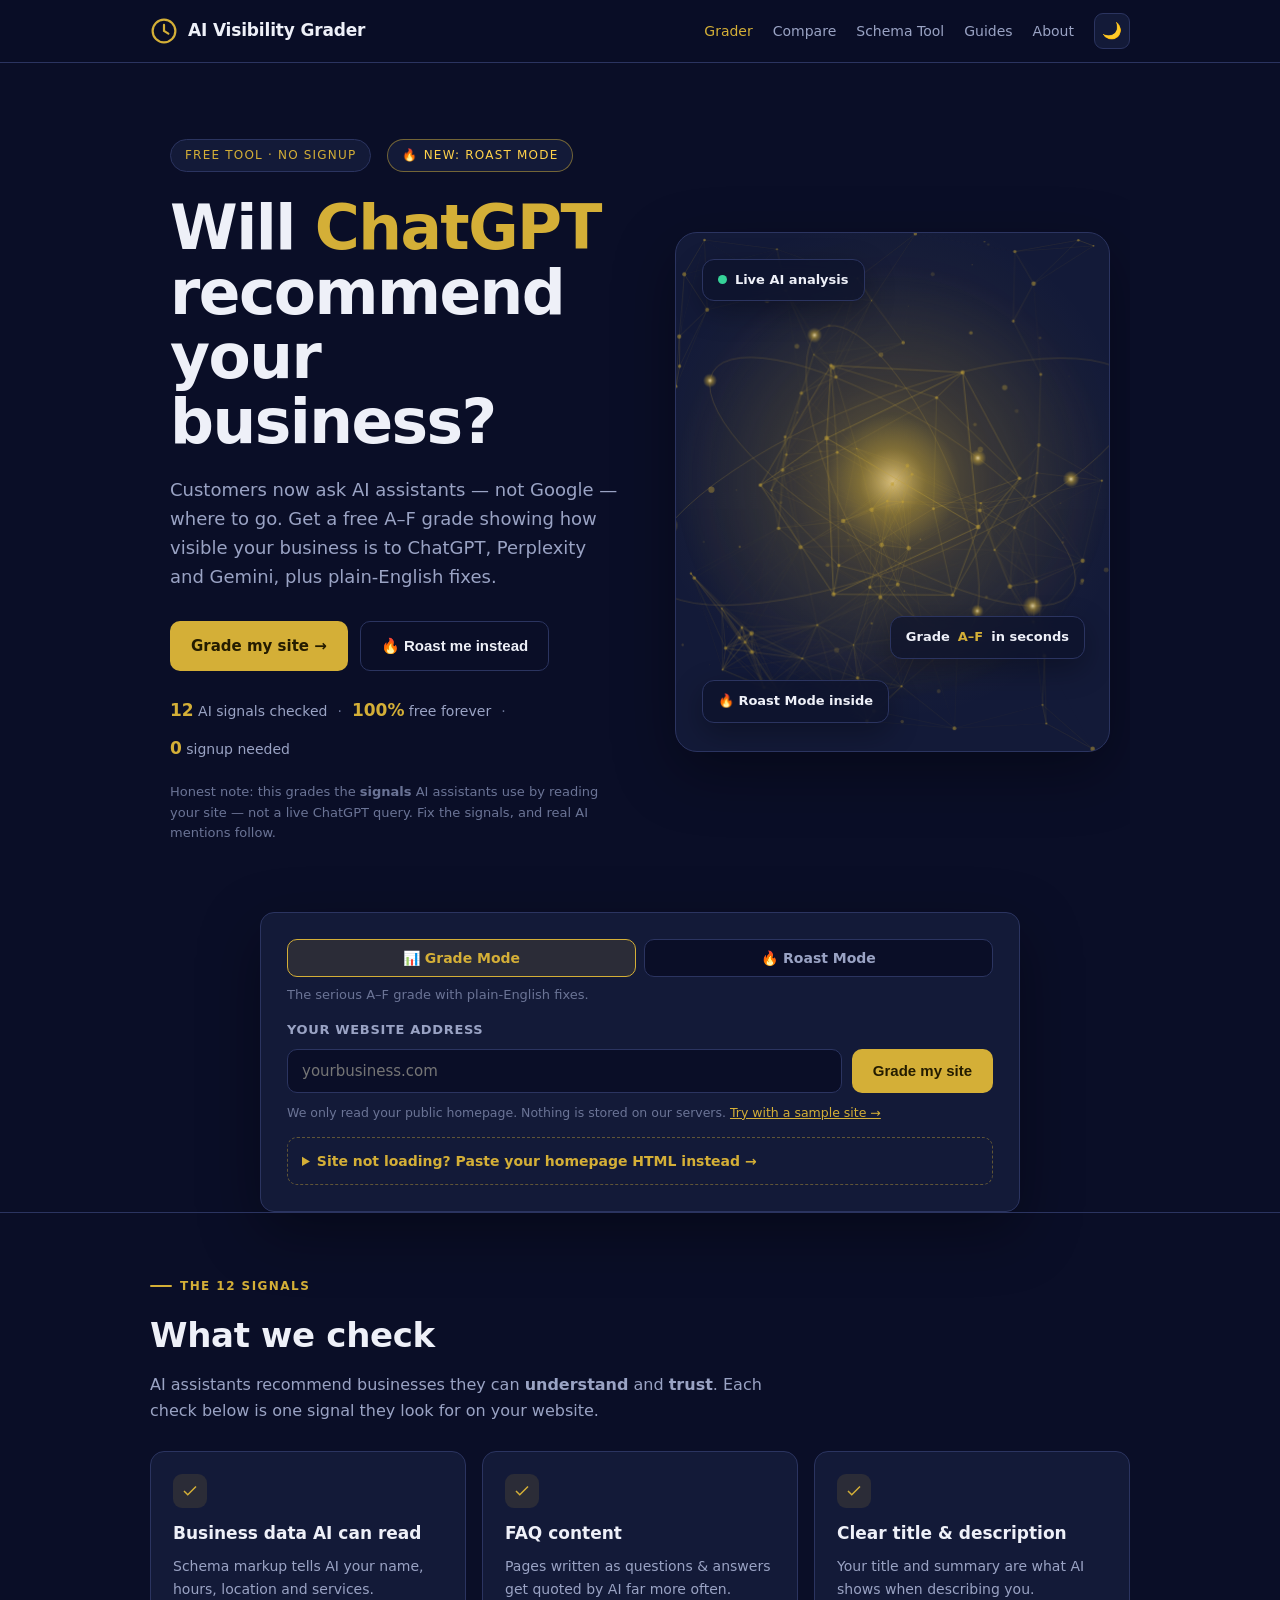
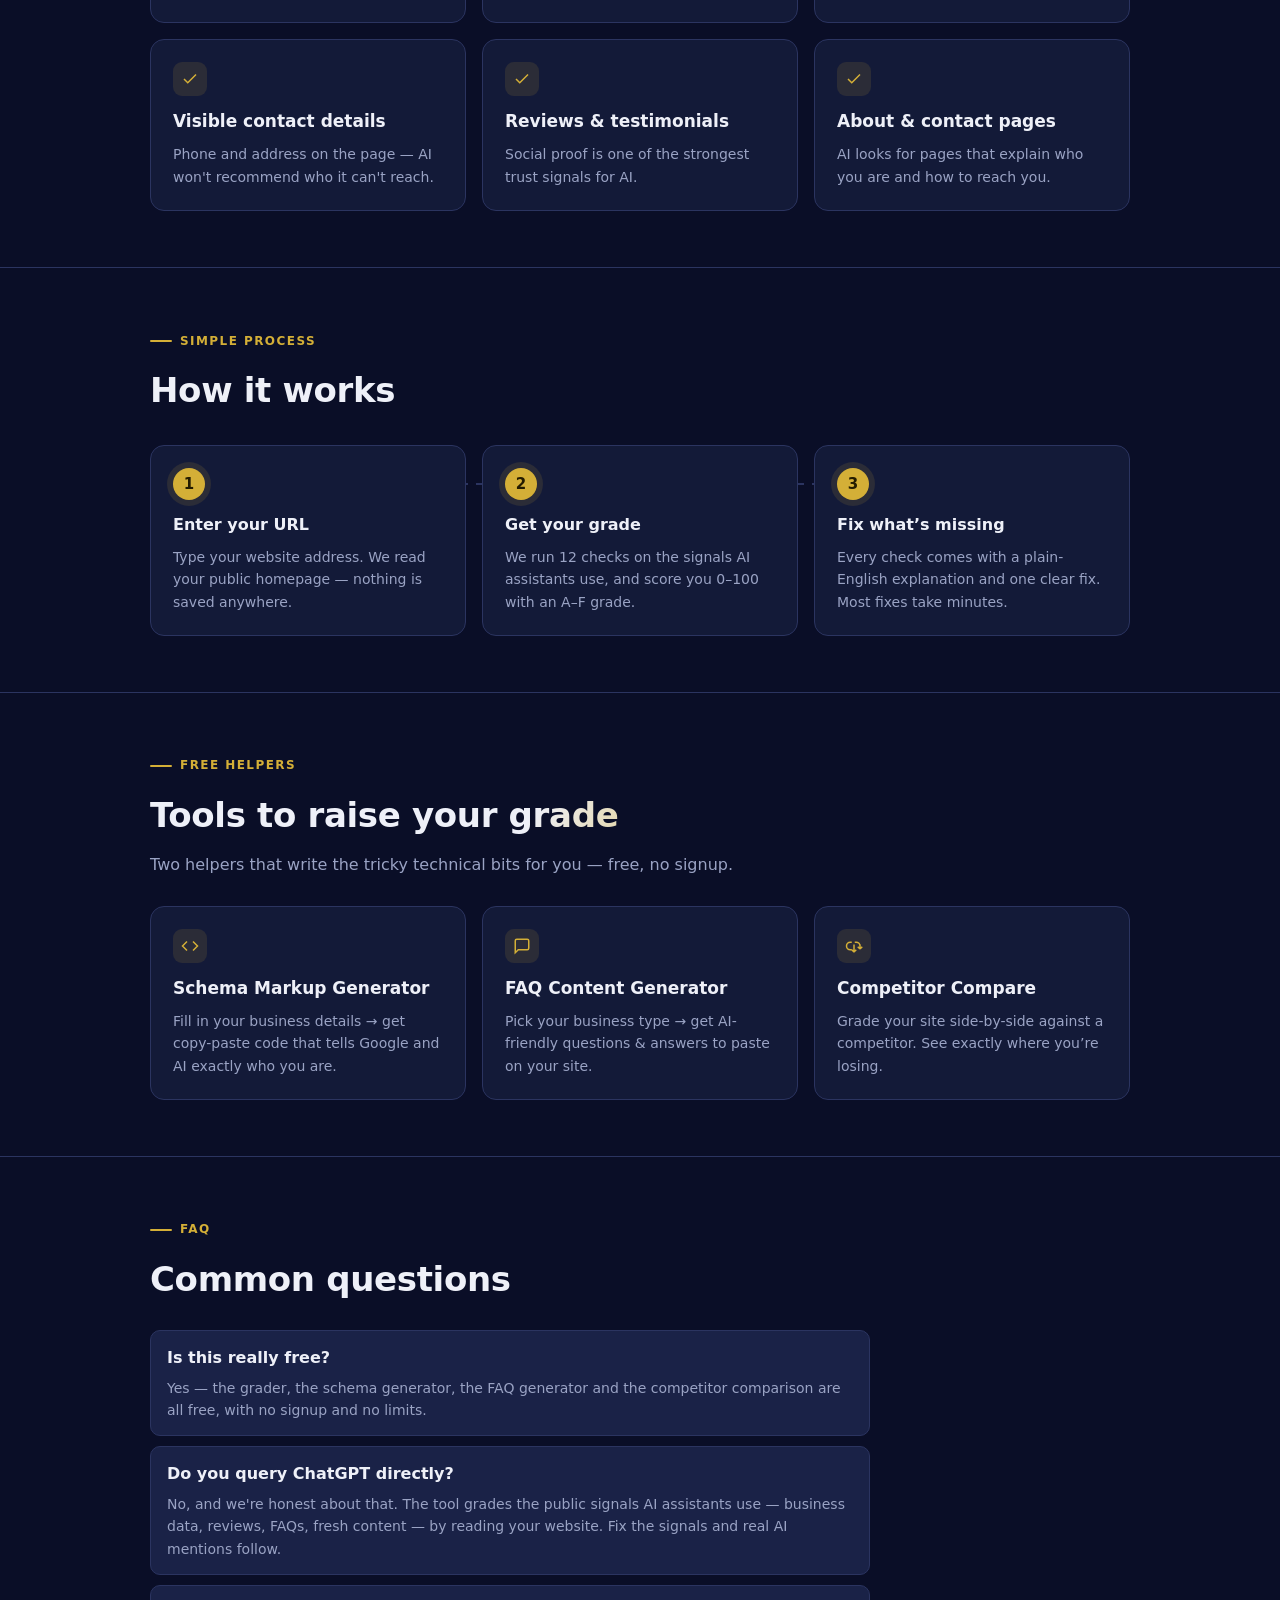
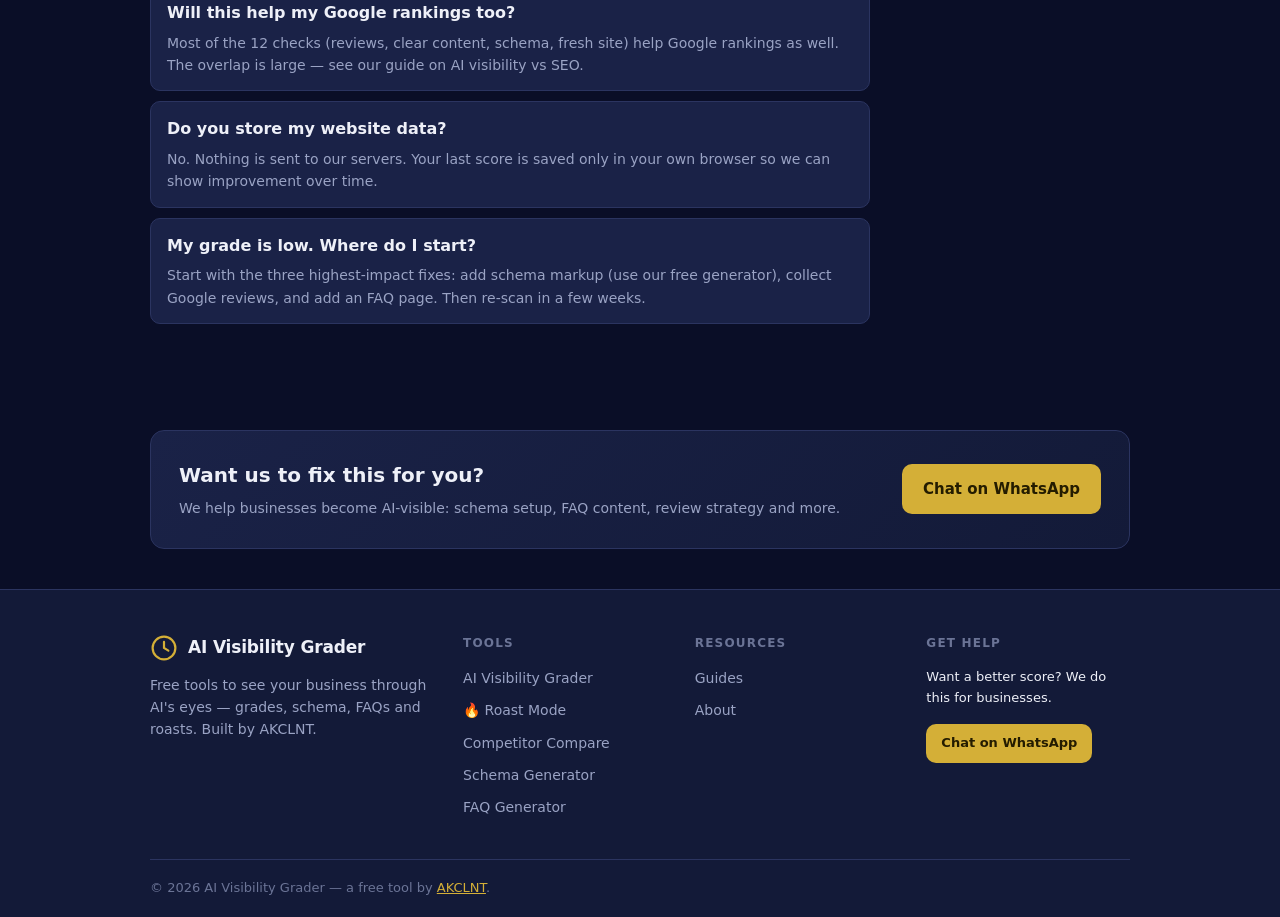
==== commit 4b8172dc: "Remove 'Made with fire in Pakistan' from footer (per Komil)" ====
--- a/index.html
+++ b/index.html
@@ -256,7 +256,7 @@
     </div>
     <div class="foot-bar">
       <span class="fine">&copy; <span id="yr"></span> AI Visibility Grader — a free tool by <a href="https://akclnt.com" style="color:var(--accent)">AKCLNT</a>.</span>
-      <span class="fine">Made with 🔥 in Pakistan</span>
+      
     </div>
   </div>
 </footer>
--- a/style.css
+++ b/style.css
@@ -178,6 +178,47 @@
 .post-link:hover{border-color:var(--accent)}
 .post-link h3{font-size:18px;margin-bottom:6px}
 .post-link p{color:var(--muted);font-size:14px}
+
+/* page hero (inner pages) — glow + gradient headline */
+.page-hero{position:relative;text-align:center;padding:84px 0 46px;overflow:hidden}
+.page-hero::before{content:"";position:absolute;top:-140px;left:50%;transform:translateX(-50%);
+  width:680px;max-width:120vw;height:360px;pointer-events:none;
+  background:radial-gradient(ellipse,rgba(212,175,55,.17),transparent 70%)}
+.page-hero .wrap{position:relative;z-index:1}
+.page-hero .kicker{margin-bottom:16px}
+.page-hero h1{font-size:clamp(34px,5vw,56px);font-weight:800;letter-spacing:-.025em;line-height:1.08;
+  max-width:22ch;margin:0 auto;
+  background:linear-gradient(120deg,var(--fg) 55%,var(--accent));
+  -webkit-background-clip:text;background-clip:text;-webkit-text-fill-color:transparent}
+.page-hero .lead{margin-top:18px}
+.page-hero #hero3d{opacity:.32}
+
+/* about page */
+.about-grid{display:grid;grid-template-columns:1fr 1fr;gap:16px;margin-top:6px}
+@media(max-width:760px){.about-grid{grid-template-columns:1fr}}
+.panel{background:var(--surface);border:1px solid var(--line);border-radius:var(--radius);
+  padding:36px;margin:44px 0;position:relative;overflow:hidden}
+.panel::before{content:"";position:absolute;top:0;left:0;right:0;height:3px;
+  background:linear-gradient(90deg,transparent,var(--accent),transparent)}
+.panel h2{font-size:clamp(22px,3.4vw,30px);letter-spacing:-.01em;margin:10px 0 12px}
+.panel p{color:var(--muted);max-width:68ch}
+.checklist{display:grid;grid-template-columns:repeat(auto-fit,minmax(215px,1fr));gap:10px;margin-top:22px}
+.cli{display:flex;gap:10px;align-items:flex-start;background:var(--surface-2);
+  border:1px solid var(--line);border-radius:10px;padding:12px 14px;font-size:14px;transition:.15s}
+.cli:hover{border-color:var(--accent);transform:translateY(-2px)}
+.cli .tick{color:var(--ok);font-weight:800;flex:none}
+.donts{list-style:none;margin-top:10px}
+.donts li{display:flex;gap:10px;margin-bottom:12px;color:var(--muted);font-size:14.5px}
+.donts .x{color:var(--bad);font-weight:800;flex:none}
+
+/* blog article header polish */
+.post{padding-top:70px}
+.post h1{background:linear-gradient(120deg,var(--fg) 55%,var(--accent));
+  -webkit-background-clip:text;background-clip:text;-webkit-text-fill-color:transparent;
+  padding-bottom:6px}
+.post .meta{display:flex;align-items:center;gap:12px;margin-bottom:30px}
+.post .meta::before{content:"";width:28px;height:2px;background:var(--accent);border-radius:2px;flex:none}
+.post h2{margin-top:40px}
 
 /* footer */
 footer.site{border-top:1px solid var(--line);padding:0;margin-top:20px;background:var(--surface)}
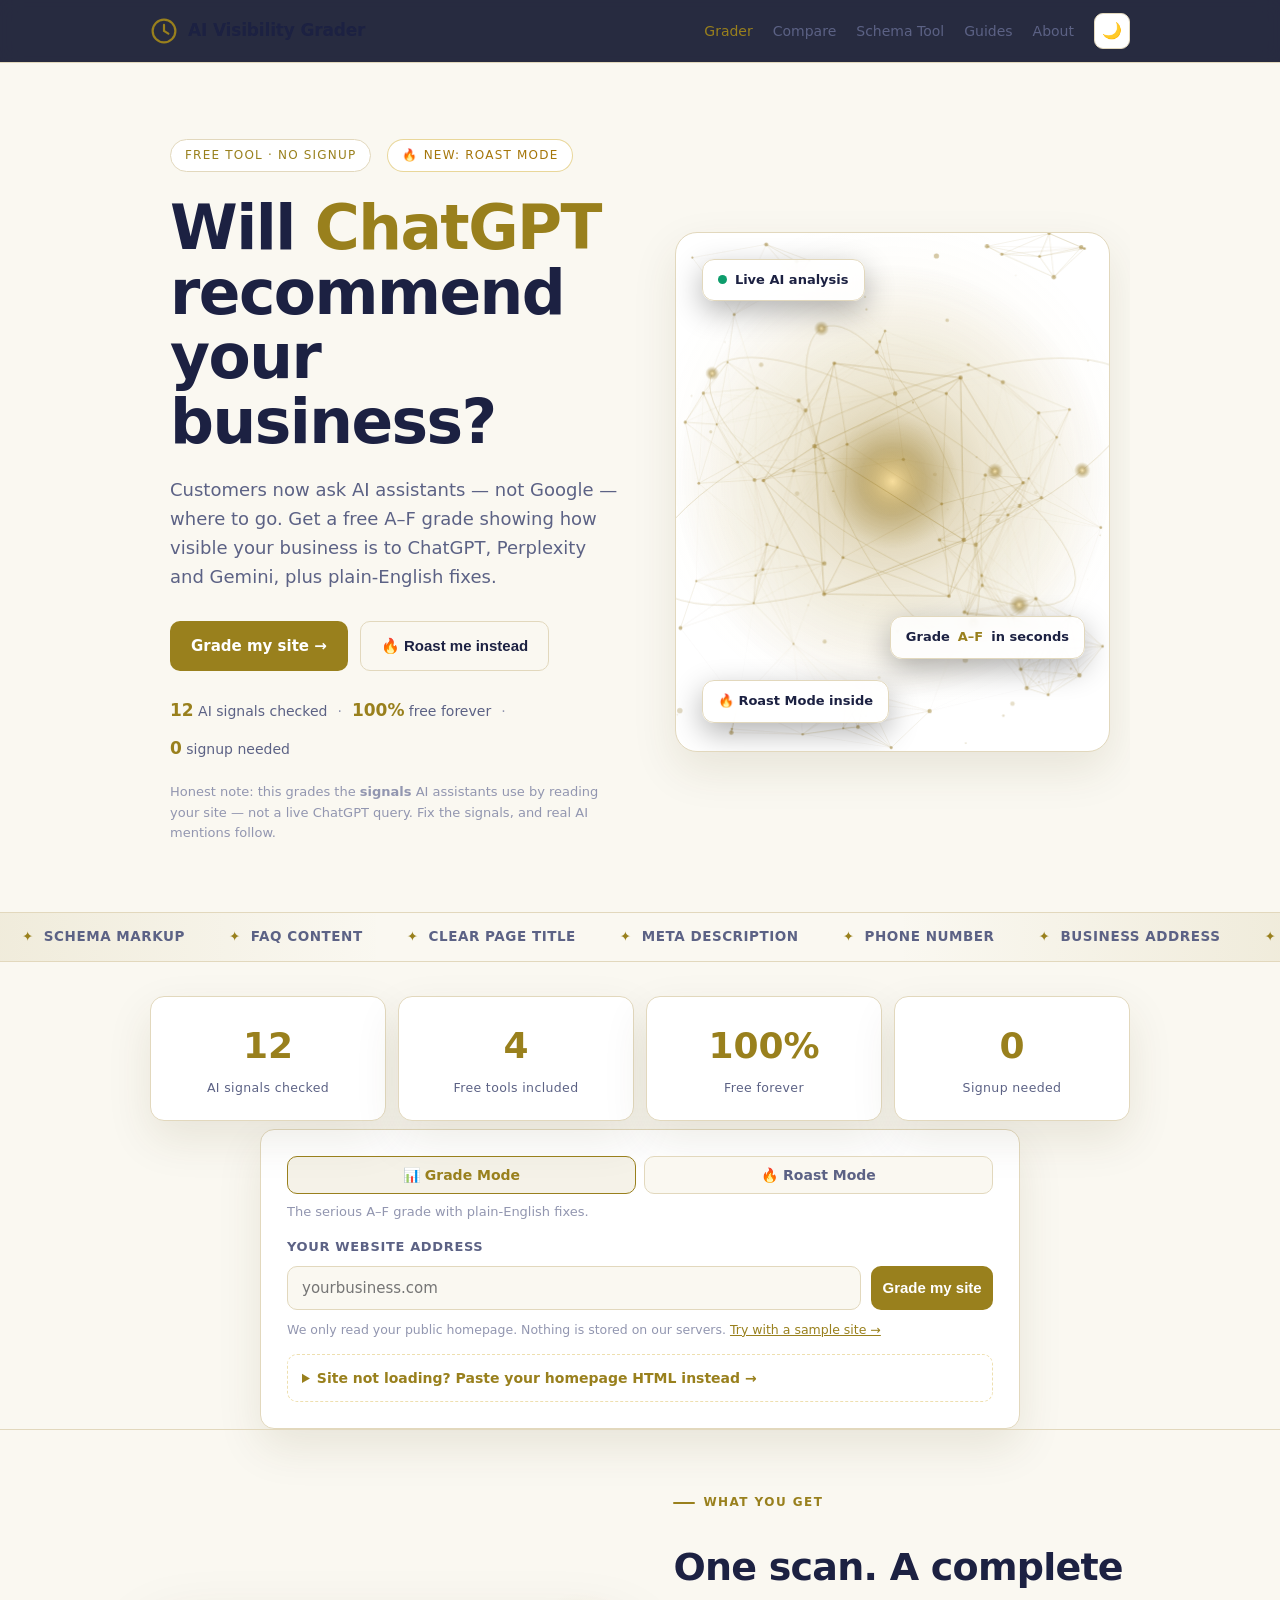
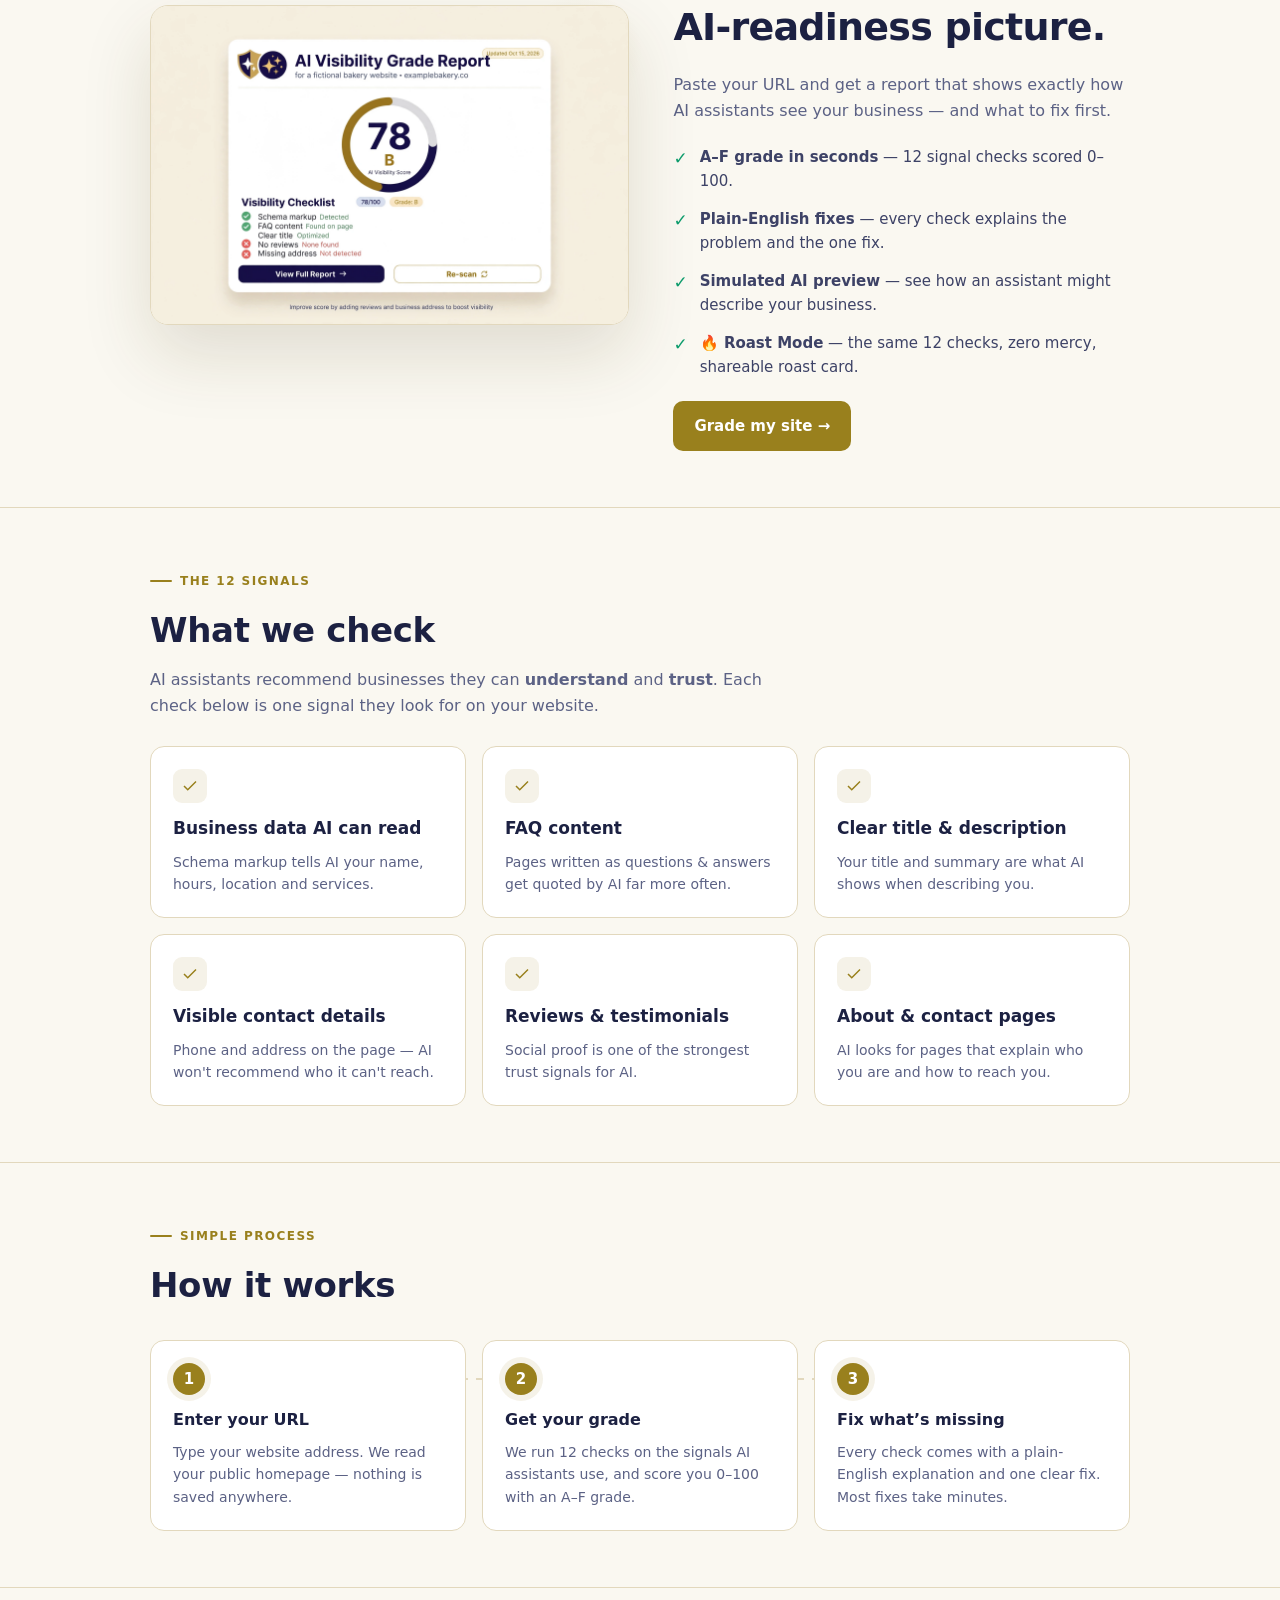
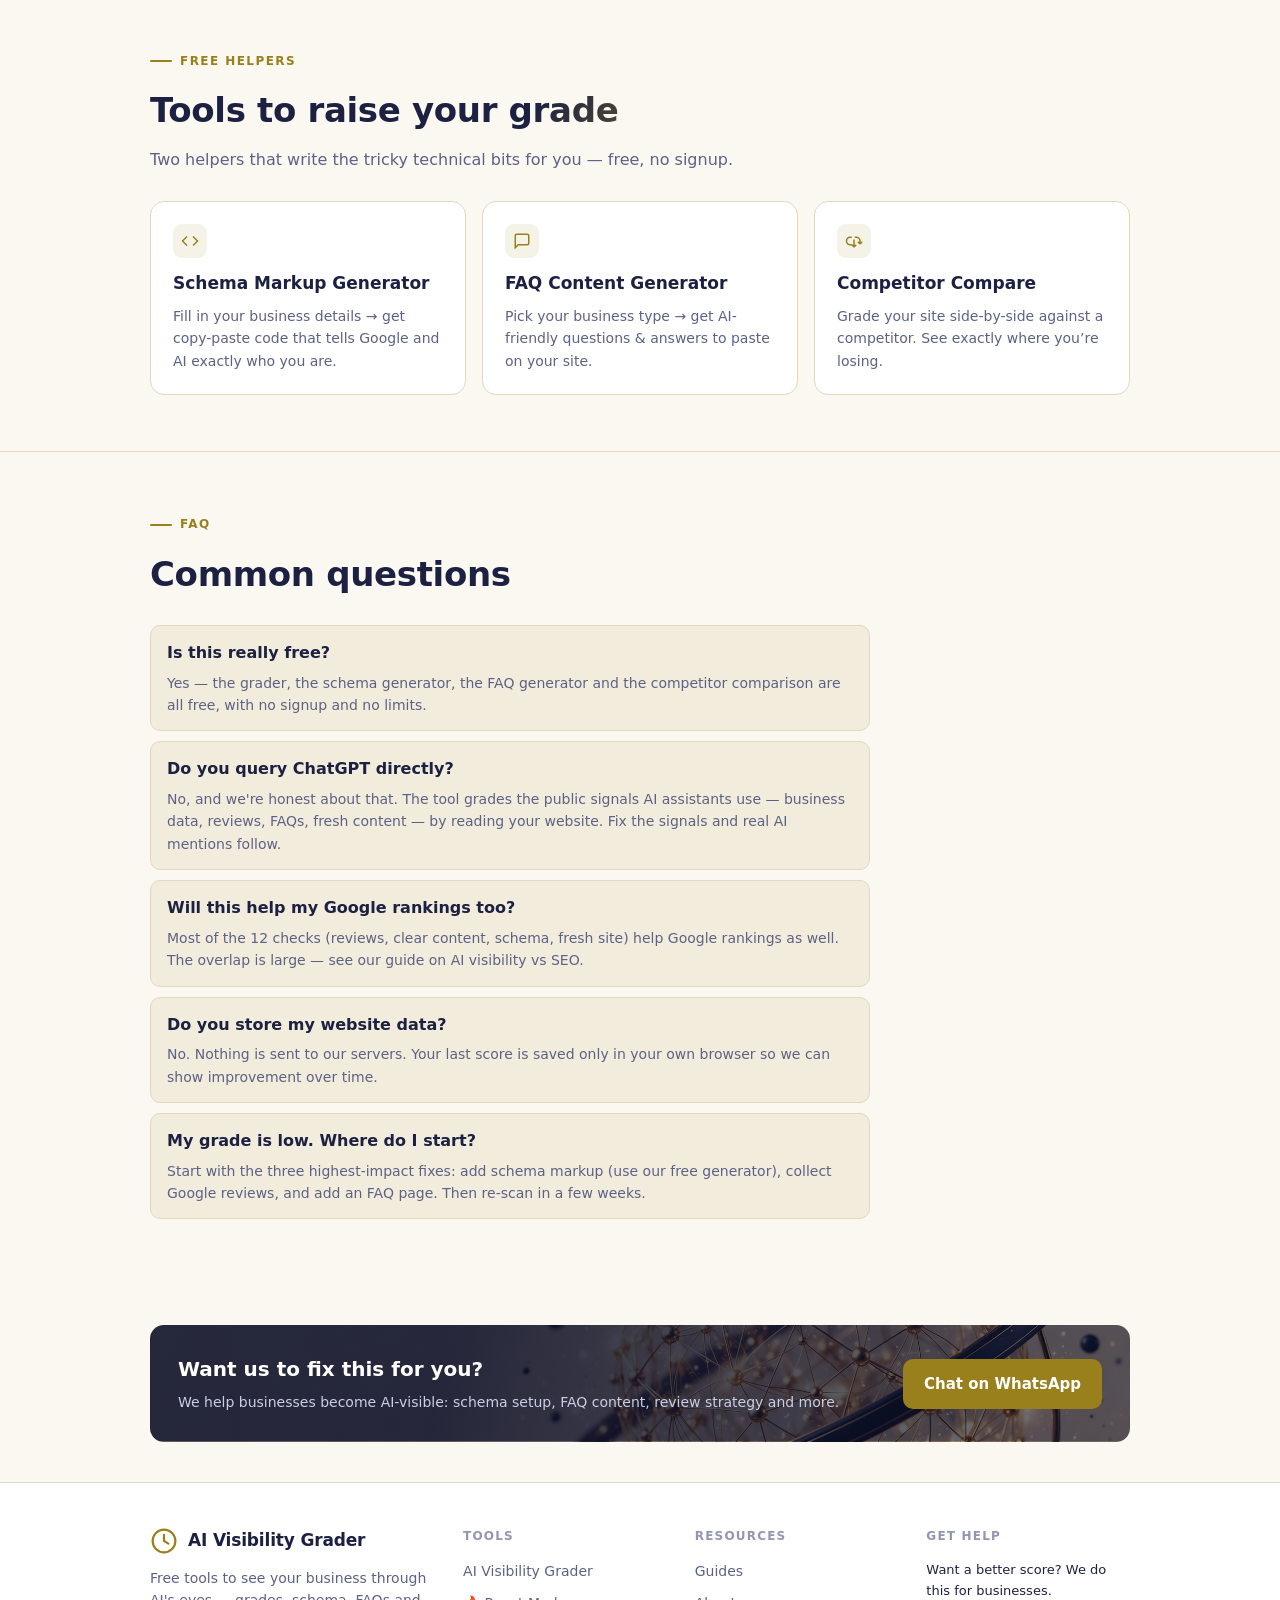
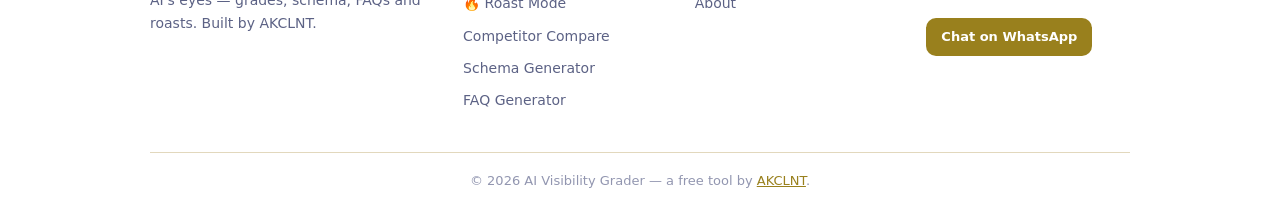
==== commit f77184ac: "White-first premium redesign: light default theme, images, animations - THEME FLIP: light/white is n" ====
--- a/index.html
+++ b/index.html
@@ -48,7 +48,7 @@
   ]
 }
 </script>
-<script>try{if(localStorage.getItem("avg_theme")==="light")document.documentElement.setAttribute("data-theme","light");}catch(e){}</script>
+<script>try{if(localStorage.getItem("avg_theme")==="dark")document.documentElement.setAttribute("data-theme","dark");}catch(e){}</script>
 <link rel="stylesheet" href="style.css">
 <link rel="icon" href="data:image/svg+xml,<svg xmlns='http://www.w3.org/2000/svg' viewBox='0 0 32 32'><circle cx='16' cy='16' r='13' fill='none' stroke='%23d4af37' stroke-width='3'/><path d='M16 9v7l5 3' stroke='%23d4af37' stroke-width='3' fill='none' stroke-linecap='round'/></svg>">
 </head>
@@ -102,6 +102,22 @@
       </div>
     </div>
   </section>
+</div><!-- /wrap -->
+
+<div class="ticker" aria-hidden="true">
+    <div class="ticker-track">
+      <span><i>✦</i>Schema markup</span><span><i>✦</i>FAQ content</span><span><i>✦</i>Clear page title</span><span><i>✦</i>Meta description</span><span><i>✦</i>Phone number</span><span><i>✦</i>Business address</span><span><i>✦</i>Customer reviews</span><span><i>✦</i>About page</span><span><i>✦</i>Contact page</span><span><i>✦</i>Fresh content</span><span><i>✦</i>HTTPS secure</span><span><i>✦</i>Social profiles</span>
+      <span><i>✦</i>Schema markup</span><span><i>✦</i>FAQ content</span><span><i>✦</i>Clear page title</span><span><i>✦</i>Meta description</span><span><i>✦</i>Phone number</span><span><i>✦</i>Business address</span><span><i>✦</i>Customer reviews</span><span><i>✦</i>About page</span><span><i>✦</i>Contact page</span><span><i>✦</i>Fresh content</span><span><i>✦</i>HTTPS secure</span><span><i>✦</i>Social profiles</span>
+    </div>
+  </div>
+
+<div class="wrap">
+  <div class="stats-band">
+    <div class="stat reveal"><b data-count="12">0</b><small>AI signals checked</small></div>
+    <div class="stat reveal"><b data-count="4">0</b><small>Free tools included</small></div>
+    <div class="stat reveal"><b data-count="100" data-suffix="%">0</b><small>Free forever</small></div>
+    <div class="stat reveal"><b data-count="0">0</b><small>Signup needed</small></div>
+  </div>
 
   <section class="grader" id="grader">
     <div class="mode-toggle" role="tablist" aria-label="Grader mode">
@@ -151,6 +167,28 @@
     </div>
   </section>
 </div>
+
+<section class="block">
+  <div class="wrap">
+    <div class="showcase">
+      <div class="shot reveal">
+        <img src="img/grade-report-mockup.png" alt="Sample AI Visibility Grade Report showing a B grade with a visibility checklist" loading="lazy">
+      </div>
+      <div class="reveal">
+        <span class="kicker">What you get</span>
+        <h2 style="font-size:clamp(26px,4vw,38px);letter-spacing:-.02em;margin:12px 0 14px">One scan. A complete<br><span class="u">AI-readiness picture.</span></h2>
+        <p style="color:var(--muted)">Paste your URL and get a report that shows exactly how AI assistants see your business — and what to fix first.</p>
+        <ul class="show-list">
+          <li><span class="tick">✓</span><span><b>A–F grade in seconds</b> — 12 signal checks scored 0–100.</span></li>
+          <li><span class="tick">✓</span><span><b>Plain-English fixes</b> — every check explains the problem and the one fix.</span></li>
+          <li><span class="tick">✓</span><span><b>Simulated AI preview</b> — see how an assistant might describe your business.</span></li>
+          <li><span class="tick">✓</span><span><b>🔥 Roast Mode</b> — the same 12 checks, zero mercy, shareable roast card.</span></li>
+        </ul>
+        <a class="btn btn-accent" href="#grader">Grade my site →</a>
+      </div>
+    </div>
+  </div>
+</section>
 
 <section class="block">
   <div class="wrap">
@@ -215,7 +253,7 @@
 </section>
 
 <div class="wrap">
-  <div class="cta-strip">
+  <div class="cta-strip art reveal">
     <div>
       <h3>Want us to fix this for you?</h3>
       <p>We help businesses become AI-visible: schema setup, FAQ content, review strategy and more.</p>
--- a/style.css
+++ b/style.css
@@ -1,24 +1,27 @@
-/* AI Visibility Grader — dark navy + gold AKCLNT theme */
+/* AI Visibility Grader — light premium (white) default, dark on toggle */
 :root{
+  --bg:#faf8f1; --surface:#ffffff; --surface-2:#f2ecdc; --line:#e2d8bd;
+  --fg:#1c2142; --muted:#5c6285; --faint:#9296b0; --body:#3d4266;
+  --accent:#99801d; --accent-soft:rgba(153,128,29,.10); --accent-ink:#ffffff;
+  --ok:#0d9d6c; --warn:#a5760a; --bad:#d64545;
+  --radius:14px;
+  --shadow:0 18px 45px rgba(70,58,14,.10);
+  --shadow-lg:0 30px 70px rgba(70,58,14,.14);
+  color-scheme:light;
+}
+/* dark theme (toggle) */
+[data-theme="dark"]{
   --bg:#0a0e27; --surface:#131a38; --surface-2:#1a2247; --line:#2b3460;
   --fg:#eef0f8; --muted:#9aa3c4; --faint:#6b7496; --body:#cfd4e6;
   --accent:#d4af37; --accent-soft:rgba(212,175,55,.12); --accent-ink:#241c00;
   --ok:#36d399; --warn:#ffd24a; --bad:#ff6b6b;
-  --radius:14px;
   --shadow:0 20px 60px rgba(0,0,0,.35);
+  --shadow-lg:0 30px 80px rgba(0,0,0,.45);
   color-scheme:dark;
 }
-/* light theme */
-[data-theme="light"]{
-  --bg:#f6f3ea; --surface:#ffffff; --surface-2:#efe9d8; --line:#ddd3b8;
-  --fg:#1d2242; --muted:#5b6285; --faint:#8f94ad; --body:#3c4266;
-  --accent:#9a7a1c; --accent-soft:rgba(154,122,28,.12); --accent-ink:#ffffff;
-  --shadow:0 18px 45px rgba(60,50,10,.12);
-  color-scheme:light;
-}
-[data-theme="light"] pre.code{background:#fbf8ef;color:#7a5f14;border-color:var(--line)}
-[data-theme="light"] .paste-fallback textarea{background:#fbf8ef;color:#3c4266;border-color:rgba(154,122,28,.35)}
-[data-theme="light"] input[type=url],[data-theme="light"] input[type=text],[data-theme="light"] input[type=tel],[data-theme="light"] select,[data-theme="light"] textarea{background:#fff}
+[data-theme="dark"] pre.code{background:var(--bg);color:#e8d9a8}
+[data-theme="dark"] .paste-fallback textarea{background:#0d1330;color:#e8ecf8;border-color:rgba(212,175,55,.25)}
+[data-theme="dark"] .hv-chip{background:rgba(13,18,44,.72)}
 /* theme toggle button */
 .theme-btn{background:var(--surface);border:1px solid var(--line);border-radius:9px;
   width:36px;height:36px;font-size:16px;cursor:pointer;display:grid;place-items:center;
@@ -77,7 +80,7 @@
 .error-box.on{display:block}
 .paste-fallback{margin-top:14px;border:1px dashed rgba(212,175,55,.4);border-radius:10px;padding:12px 14px;font-size:14px}
 .paste-fallback summary{cursor:pointer;color:var(--accent);font-weight:600}
-.paste-fallback textarea{width:100%;margin-top:10px;background:#0d1330;border:1px solid rgba(212,175,55,.25);border-radius:8px;color:#e8ecf8;padding:10px;font-family:monospace;font-size:12px;resize:vertical}
+.paste-fallback textarea{width:100%;margin-top:10px;background:#fbf8ef;border:1px solid rgba(153,128,29,.35);border-radius:8px;color:#3c4266;padding:10px;font-family:monospace;font-size:12px;resize:vertical}
 
 /* results */
 .results{display:none;margin-top:22px}
@@ -146,7 +149,7 @@
 .field label{display:block;font-size:13px;font-weight:600;color:var(--muted);margin-bottom:6px}
 .output-card{background:var(--surface);border:1px solid var(--line);border-radius:var(--radius);padding:20px}
 .output-card h3{font-size:14px;text-transform:uppercase;letter-spacing:.06em;color:var(--faint);margin-bottom:10px}
-pre.code{background:var(--bg);border:1px solid var(--line);border-radius:10px;padding:14px;font-size:12.5px;line-height:1.6;overflow-x:auto;white-space:pre-wrap;word-break:break-word;max-height:380px;overflow-y:auto;color:#e8d9a8}
+pre.code{background:var(--bg);border:1px solid var(--line);border-radius:10px;padding:14px;font-size:12.5px;line-height:1.6;overflow-x:auto;white-space:pre-wrap;word-break:break-word;max-height:380px;overflow-y:auto;color:#7a5f14}
 .faq-item{background:var(--surface-2);border:1px solid var(--line);border-radius:10px;padding:14px 16px;margin-bottom:10px}
 .faq-item .fq{font-weight:700;margin-bottom:6px}
 .faq-item .fa{color:var(--muted);font-size:14px}
@@ -220,6 +223,55 @@
 .post .meta::before{content:"";width:28px;height:2px;background:var(--accent);border-radius:2px;flex:none}
 .post h2{margin-top:40px}
 
+/* ---- signals ticker (marquee) ---- */
+.ticker{overflow:hidden;border-top:1px solid var(--line);border-bottom:1px solid var(--line);
+  background:linear-gradient(90deg,var(--accent-soft),transparent 30%,transparent 70%,var(--accent-soft));
+  padding:13px 0;margin-top:8px}
+.ticker-track{display:flex;gap:0;width:max-content;animation:tick 30s linear infinite}
+.ticker:hover .ticker-track{animation-play-state:paused}
+.ticker span{display:inline-flex;align-items:center;gap:10px;padding:0 22px;font-size:13.5px;font-weight:600;
+  letter-spacing:.04em;text-transform:uppercase;color:var(--muted);white-space:nowrap}
+.ticker span i{font-style:normal;color:var(--accent)}
+@keyframes tick{to{transform:translateX(-50%)}}
+@media(prefers-reduced-motion:reduce){.ticker-track{animation:none}}
+
+/* ---- stats band ---- */
+.stats-band{display:grid;grid-template-columns:repeat(4,1fr);gap:12px;margin:34px 0 8px}
+@media(max-width:640px){.stats-band{grid-template-columns:repeat(2,1fr)}}
+.stat{background:var(--surface);border:1px solid var(--line);border-radius:var(--radius);
+  padding:20px 12px;text-align:center;box-shadow:var(--shadow);transition:.2s}
+.stat:hover{transform:translateY(-3px);border-color:var(--accent)}
+.stat b{display:block;font-size:clamp(26px,3.4vw,36px);font-weight:800;color:var(--accent);
+  font-variant-numeric:tabular-nums}
+.stat small{color:var(--muted);font-size:12.5px;letter-spacing:.03em}
+
+/* ---- showcase section ---- */
+.showcase{display:grid;grid-template-columns:1.05fr 1fr;gap:44px;align-items:center}
+@media(max-width:860px){.showcase{grid-template-columns:1fr}}
+.shot{position:relative}
+.shot img{width:100%;height:auto;border-radius:18px;box-shadow:var(--shadow-lg);
+  border:1px solid var(--line);transition:transform .4s}
+.shot:hover img{transform:scale(1.015) rotate(-.3deg)}
+.shot::before{content:"";position:absolute;inset:-14px -14px auto auto;width:120px;height:120px;
+  background:radial-gradient(circle,var(--accent-soft),transparent 70%);z-index:-1}
+.show-list{list-style:none;margin:22px 0}
+.show-list li{display:flex;gap:12px;margin-bottom:14px;font-size:15px;color:var(--body)}
+.show-list .tick{color:var(--ok);font-weight:800;flex:none;font-size:17px}
+
+/* ---- button shine ---- */
+.btn-accent{position:relative;overflow:hidden}
+.btn-accent::after{content:"";position:absolute;top:0;left:-80%;width:50%;height:100%;
+  background:linear-gradient(100deg,transparent,rgba(255,255,255,.45),transparent);
+  transform:skewX(-20deg);transition:left .5s}
+.btn-accent:hover::after{left:130%}
+@media(prefers-reduced-motion:reduce){.btn-accent::after{display:none}}
+
+/* ---- CTA strip with art ---- */
+.cta-strip.art{background-image:linear-gradient(100deg,rgba(10,14,39,.88) 30%,rgba(10,14,39,.55)),url("img/ai-network-art.png");
+  background-size:cover;background-position:center right;border:none}
+.cta-strip.art h3{color:#fff}
+.cta-strip.art p{color:#c9cfe8}
+
 /* footer */
 footer.site{border-top:1px solid var(--line);padding:0;margin-top:20px;background:var(--surface)}
 .foot-grid{display:grid;grid-template-columns:1.4fr 1fr 1fr 1fr;gap:28px;padding:44px 0 30px}
@@ -232,7 +284,7 @@
 .fcol .btn{margin-top:4px}
 .fcol .fine{font-size:13px;margin-bottom:12px;display:block}
 .foot-bar{border-top:1px solid var(--line);padding:18px 0;display:flex;gap:14px;align-items:center;
-  flex-wrap:wrap;justify-content:space-between}
+  flex-wrap:wrap;justify-content:center;text-align:center}
 .foot-bar .fine{color:var(--faint);font-size:13px}
 
 /* section polish */
@@ -299,14 +351,14 @@
 .pulse{width:9px;height:9px;border-radius:50%;background:var(--ok);animation:pulse 1.8s infinite}
 @keyframes pulse{0%{box-shadow:0 0 0 0 rgba(54,211,153,.55)}70%{box-shadow:0 0 0 10px rgba(54,211,153,0)}100%{box-shadow:0 0 0 0 rgba(54,211,153,0)}}
 @keyframes float{0%,100%{transform:translateY(0)}50%{transform:translateY(-9px)}}
-[data-theme="light"] .hv-chip{background:rgba(255,255,255,.8)}
+.hv-chip{background:rgba(255,255,255,.82)}
 @media(max-width:900px){
   .hero-grid{grid-template-columns:1fr;gap:38px}
   .hero-visual{min-height:380px}
   .hero-split{padding:54px 0 42px}
 }
 @media(prefers-reduced-motion:reduce){.hv-chip{animation:none}.pulse{animation:none}}
-.eyebrow-hot{margin-left:8px;border-color:rgba(212,175,55,.5);color:#ffd24a;text-decoration:none;transition:.15s}
+.eyebrow-hot{margin-left:8px;border-color:rgba(212,175,55,.5);color:var(--warn);text-decoration:none;transition:.15s}
 .eyebrow-hot:hover{background:var(--accent-soft);border-color:var(--accent)}
 
 /* mode toggle */
@@ -320,7 +372,9 @@
 /* roast mode */
 #roastWrap{display:none}
 .roast-hero{background:linear-gradient(135deg,#2a1410,#131a38);border:1px solid rgba(255,120,60,.35);
-  border-radius:var(--radius);padding:26px;text-align:center;position:relative;overflow:hidden}
+  border-radius:var(--radius);padding:26px;text-align:center;position:relative;overflow:hidden;
+  --fg:#f2ecdc;--body:#d9d3bd;--muted:#b3ad94;--faint:#8f8871;
+  --bad:#ff6b6b;--warn:#ffd24a;--ok:#36d399;color:var(--body)}
 .roast-flame{font-size:52px;animation:flick 1.6s ease-in-out infinite}
 @keyframes flick{0%,100%{transform:scale(1) rotate(-2deg)}50%{transform:scale(1.12) rotate(2deg)}}
 .roast-kicker{display:inline-block;font-size:11px;letter-spacing:.14em;color:#ff9a5c;font-weight:800;
@@ -351,7 +405,8 @@
 .roast-passes summary{cursor:pointer;color:var(--accent);font-weight:700}
 /* shareable roast card */
 .roast-card{margin-top:26px;background:linear-gradient(135deg,#1c0f0a,#131a38 70%);
-  border:1px solid rgba(255,120,60,.4);border-radius:16px;padding:28px 24px;text-align:center}
+  border:1px solid rgba(255,120,60,.4);border-radius:16px;padding:28px 24px;text-align:center;
+  --fg:#f2ecdc;--muted:#b3ad94;--faint:#8f8871;color:#f2ecdc}
 .rc-flame{font-size:44px}
 .rc-domain{font-size:22px;font-weight:800;margin-top:8px;word-break:break-all}
 .rc-grade{font-size:30px;font-weight:800;margin-top:6px}
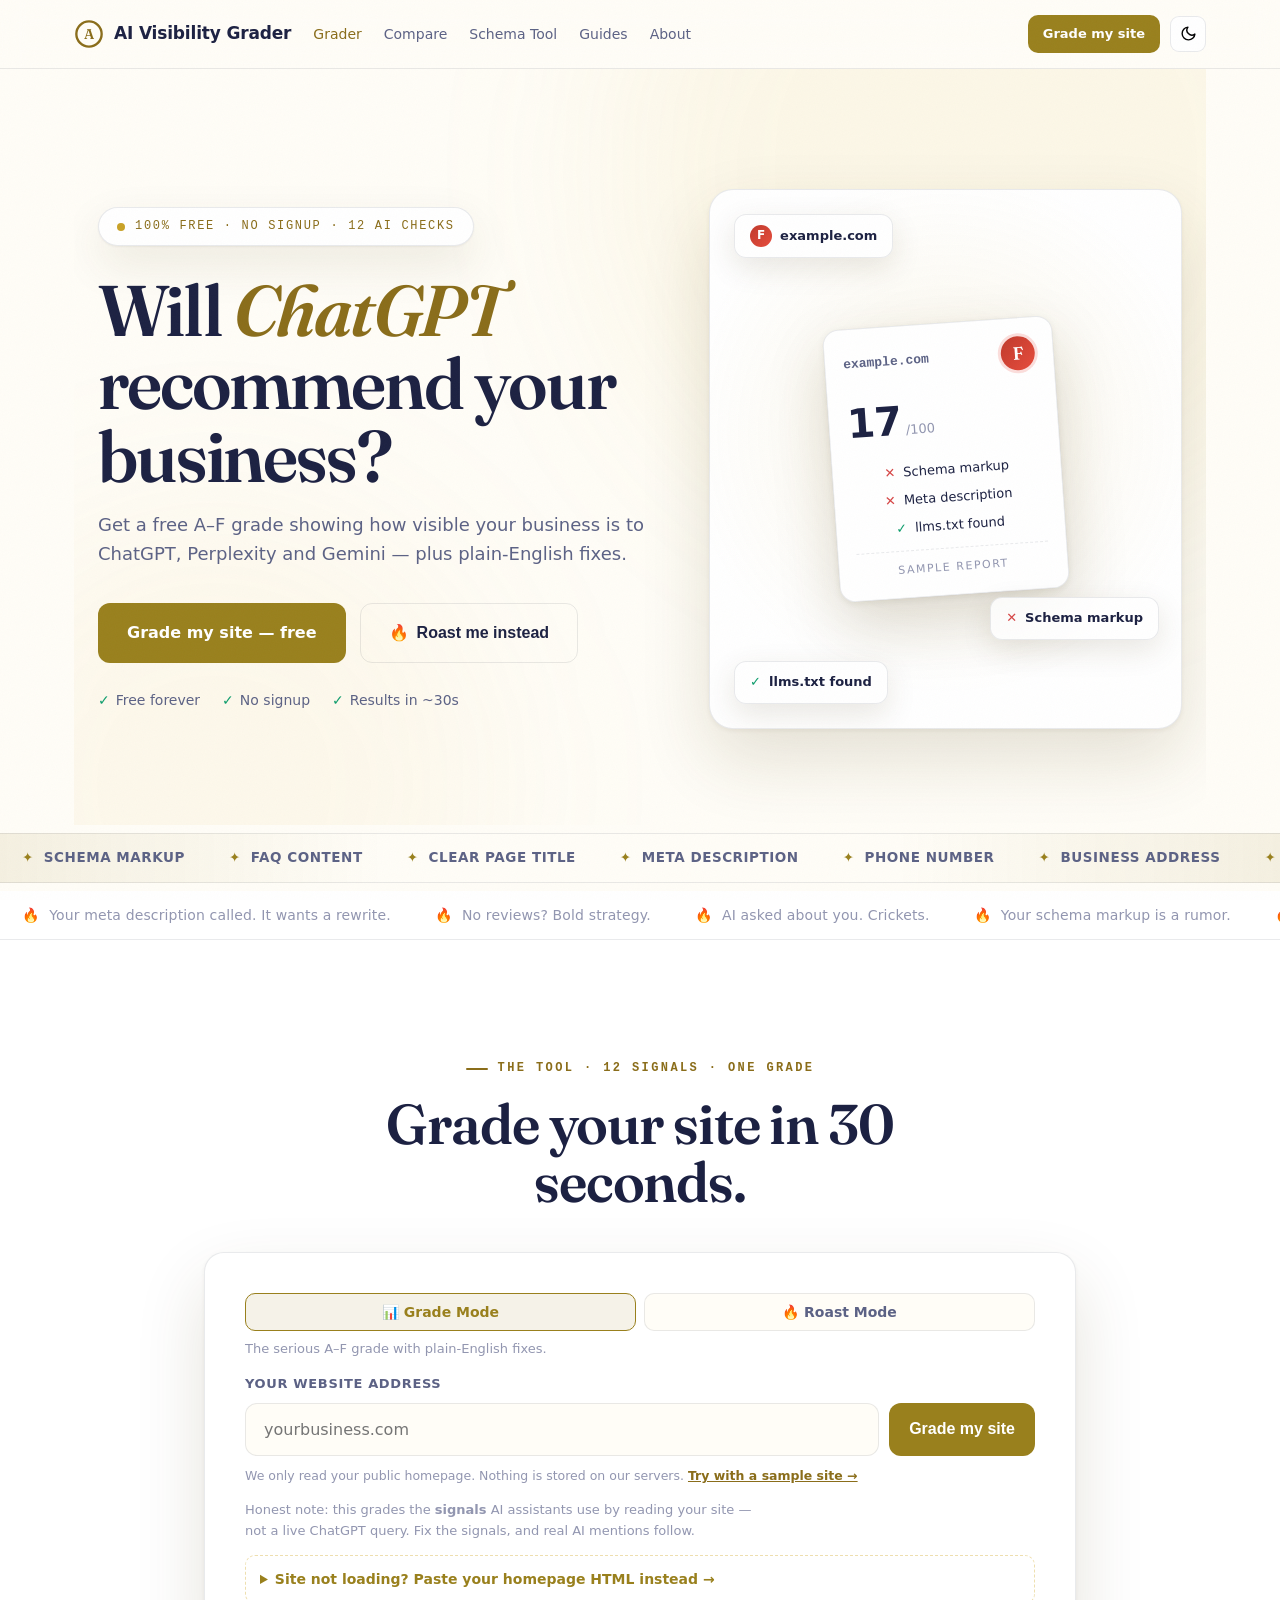
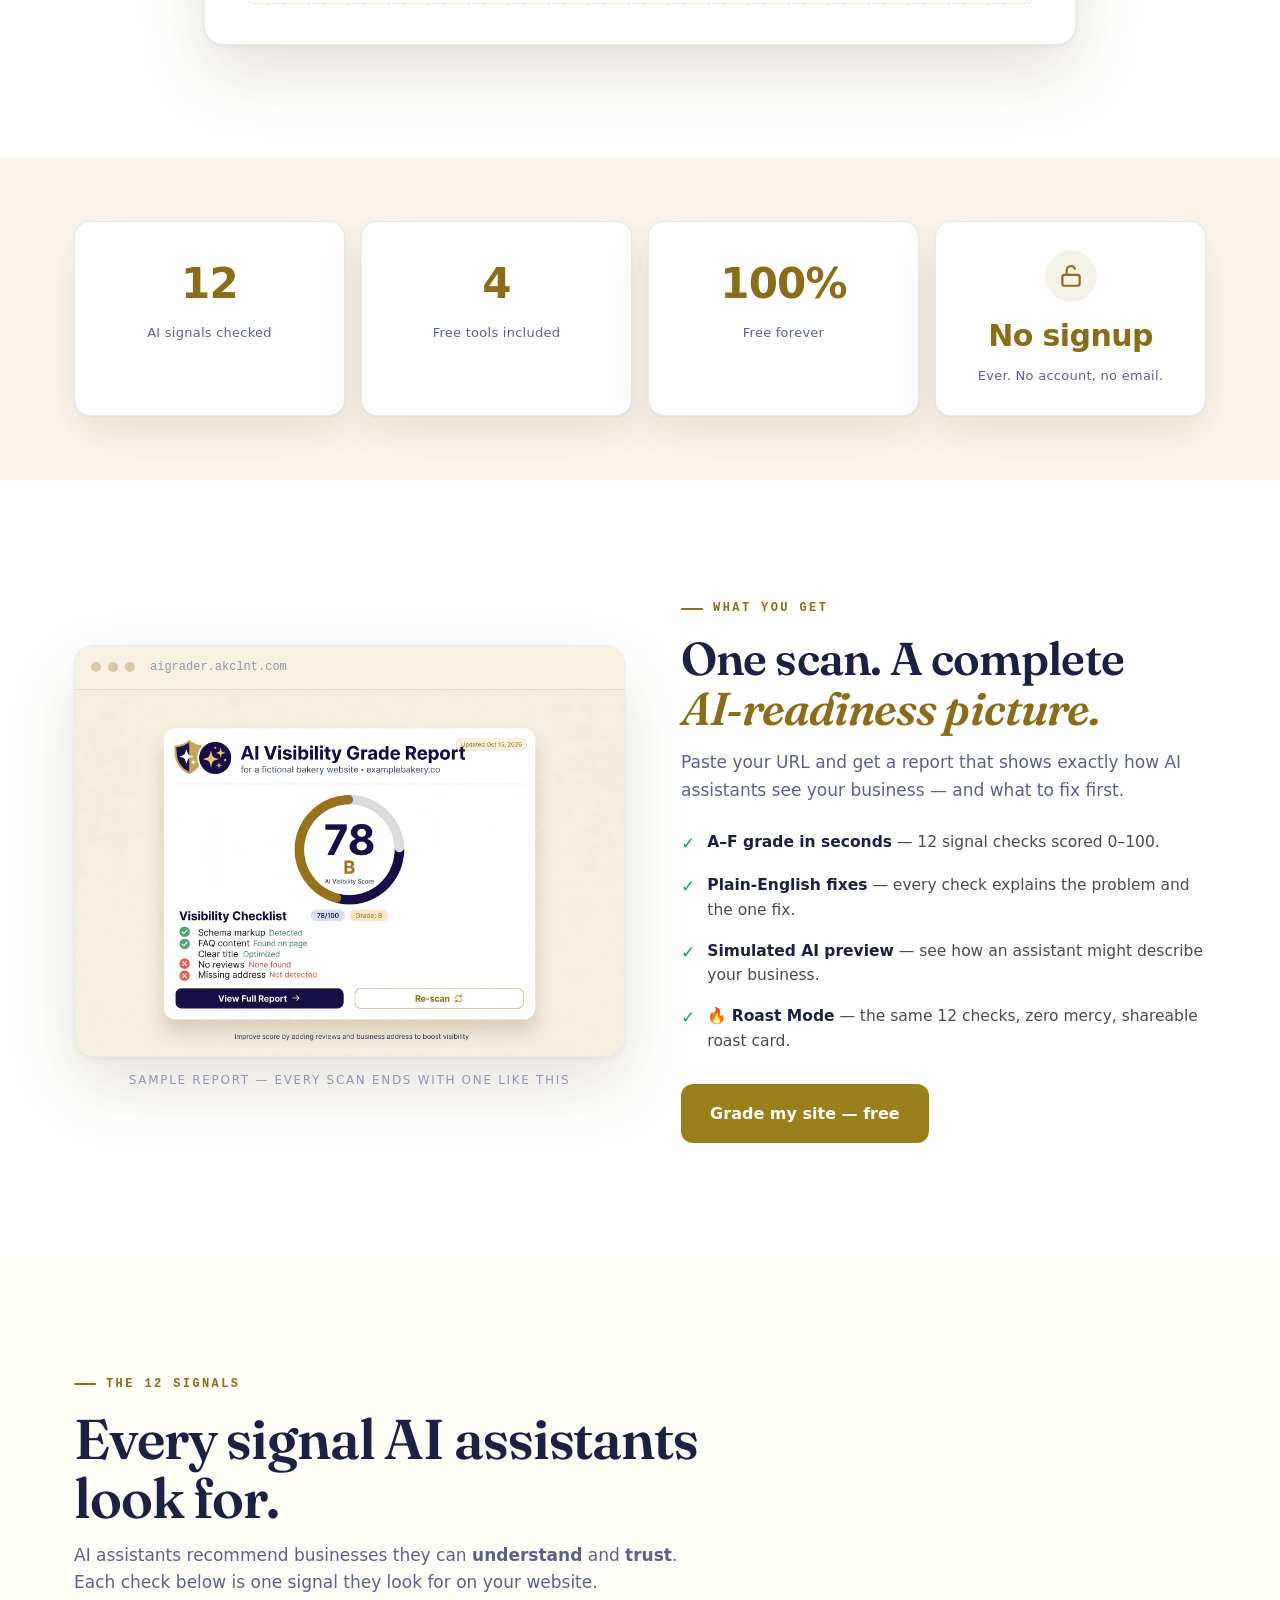
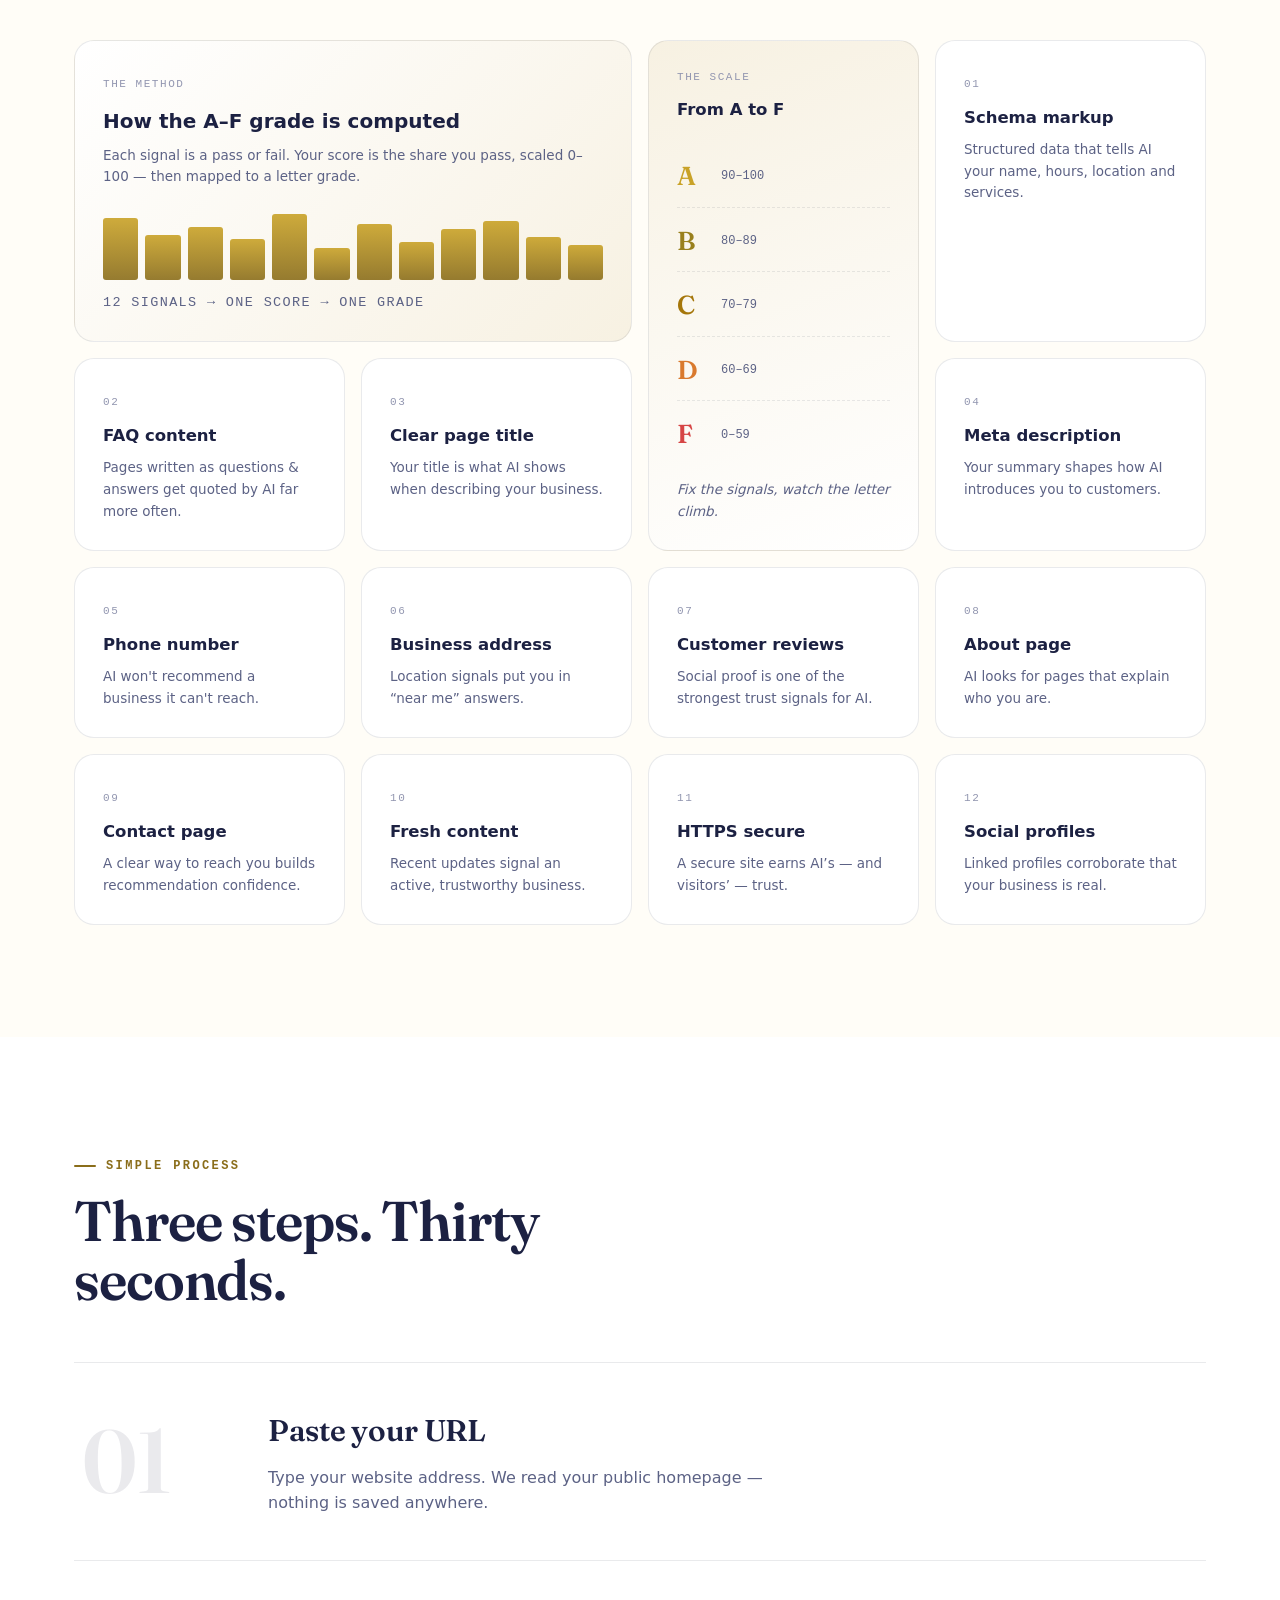
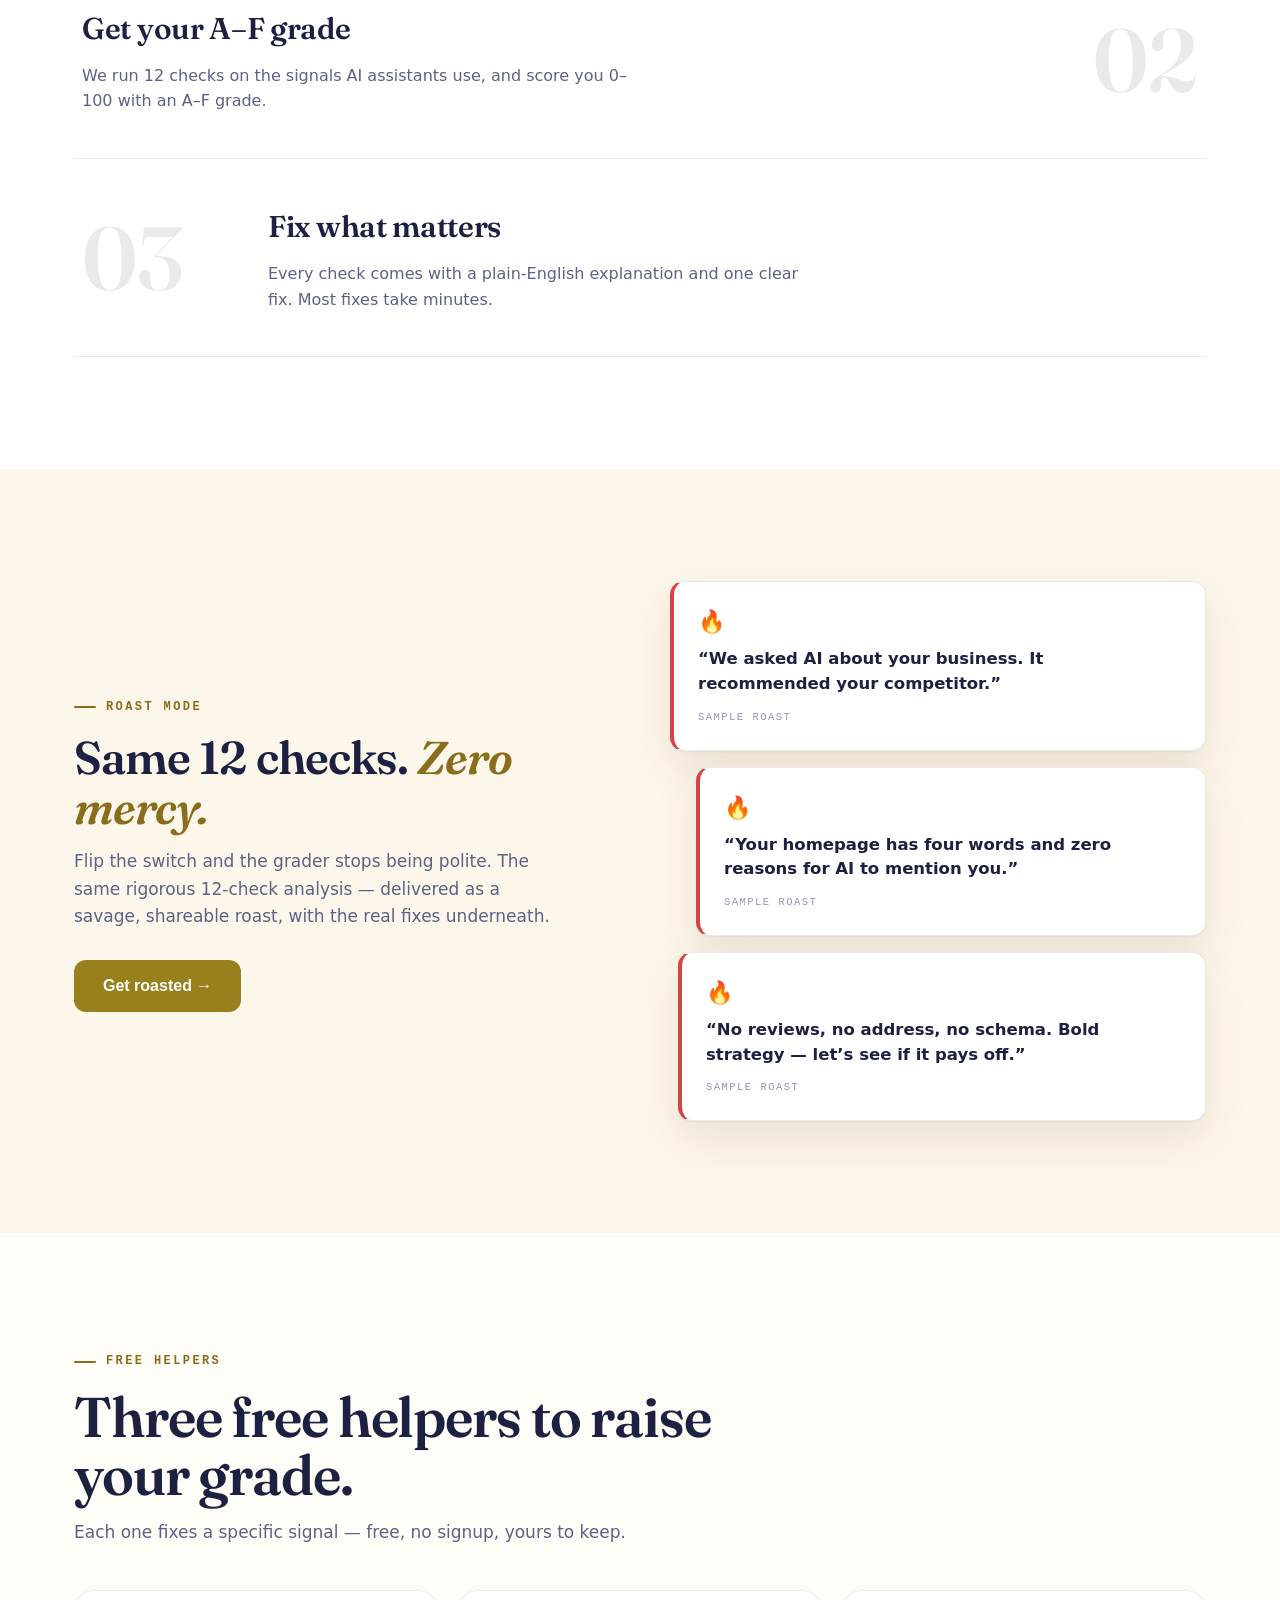
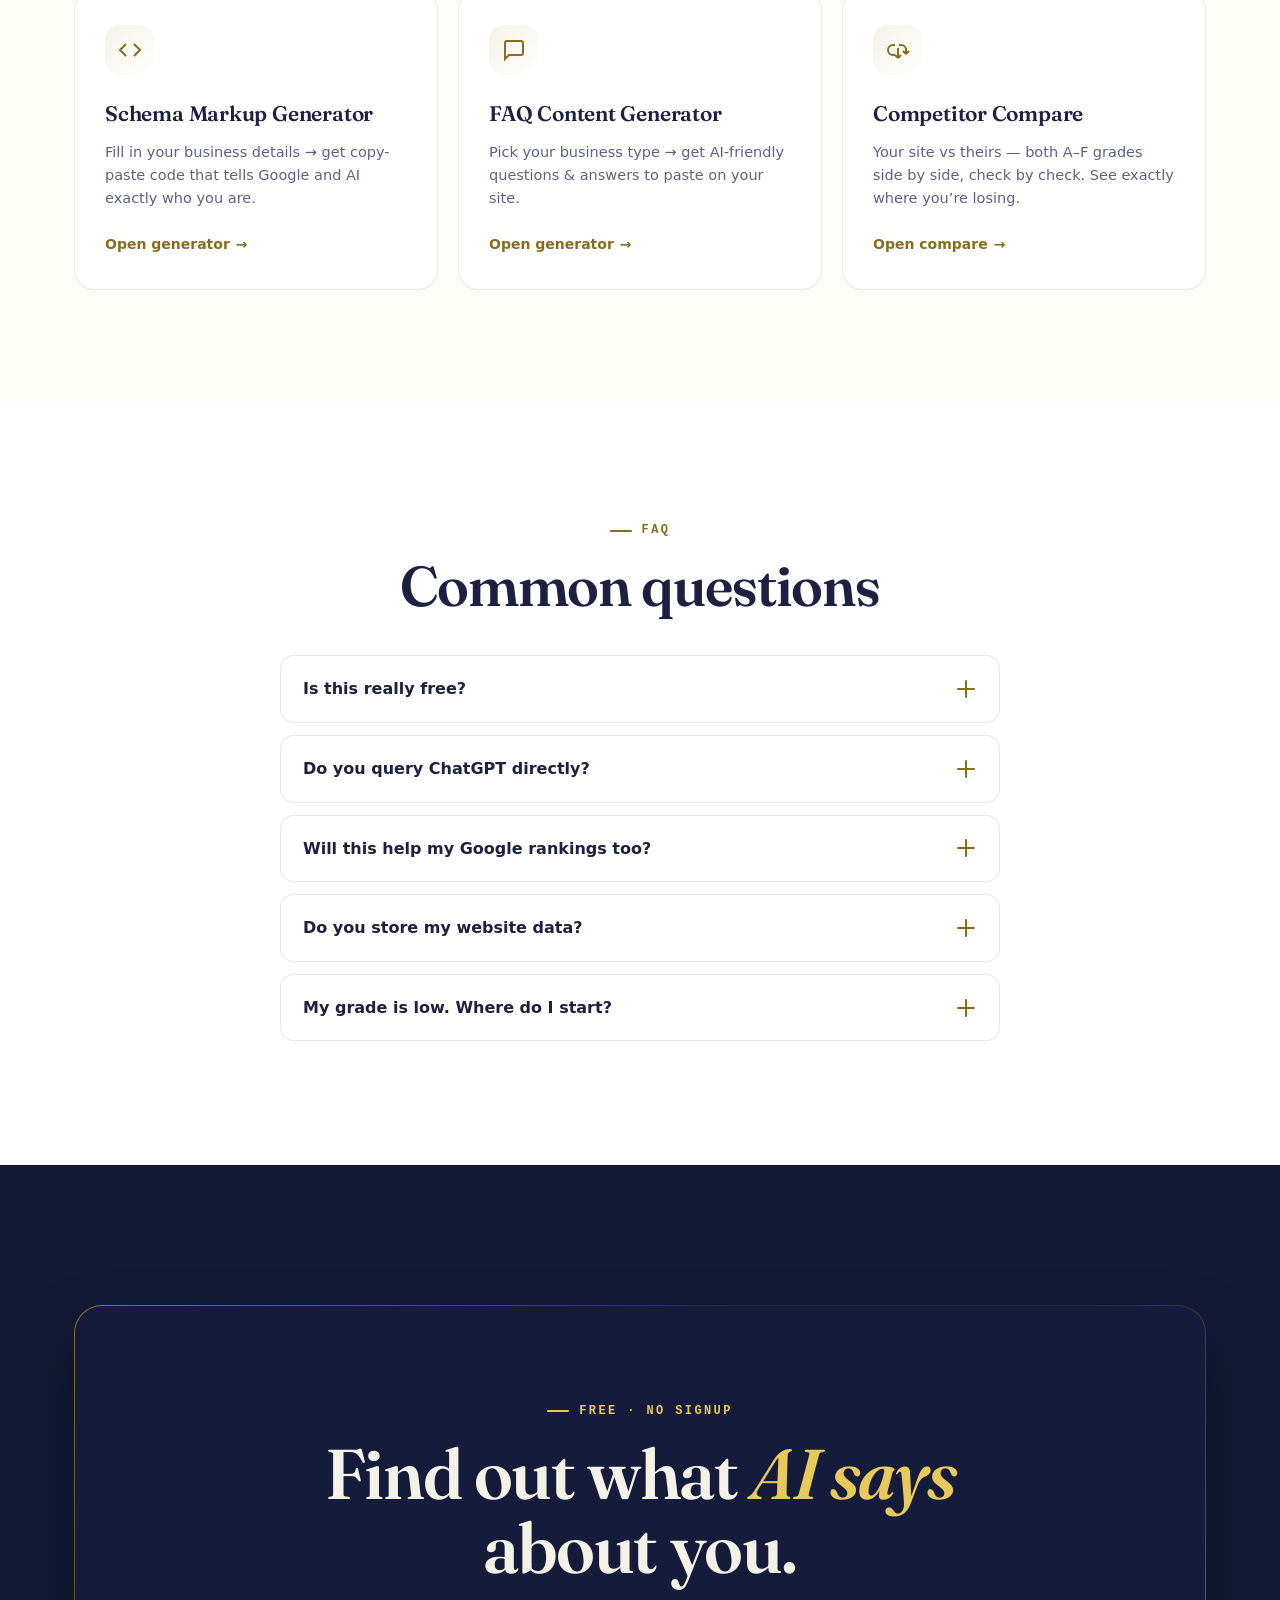
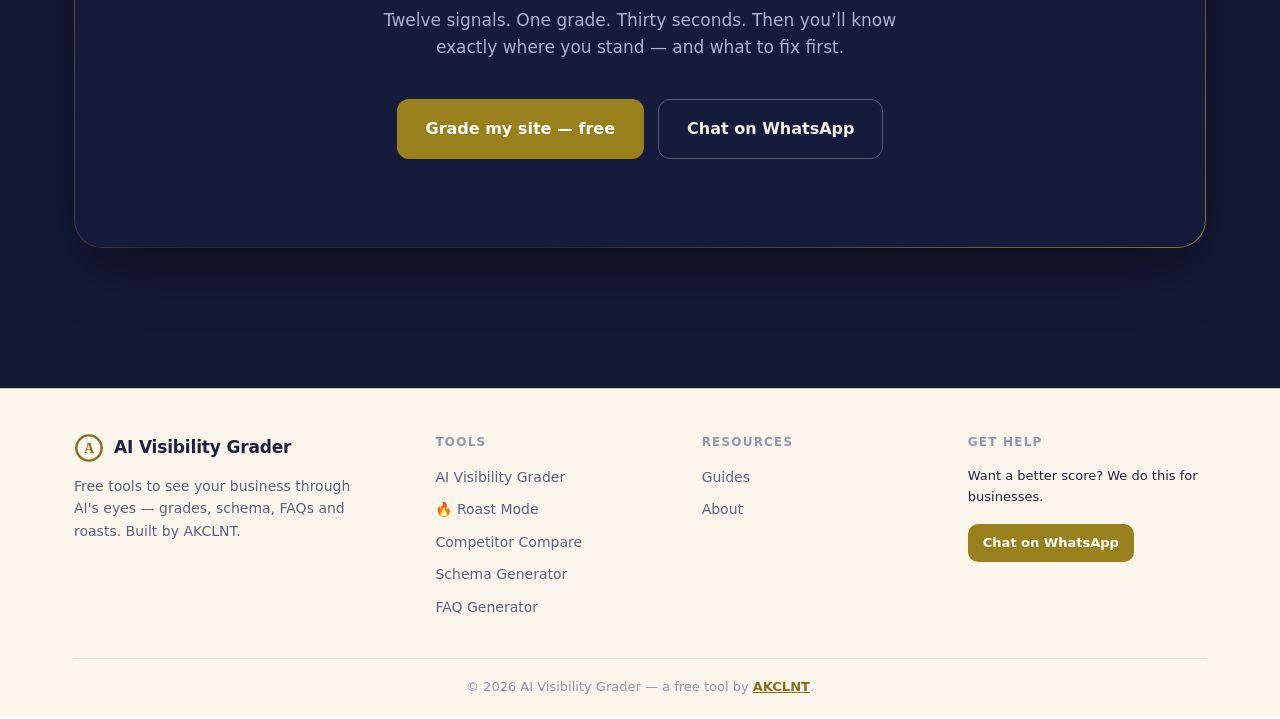
==== commit 089a6d95: "v3 White Luxury redesign: 13-section awwwards-level overhaul S1 Header: gold A-badge mark, scroll-aw" ====
--- a/index.html
+++ b/index.html
@@ -49,6 +49,9 @@
 }
 </script>
 <script>try{if(localStorage.getItem("avg_theme")==="dark")document.documentElement.setAttribute("data-theme","dark");}catch(e){}</script>
+<link rel="preconnect" href="https://fonts.googleapis.com">
+<link rel="preconnect" href="https://fonts.gstatic.com" crossorigin>
+<link href="https://fonts.googleapis.com/css2?family=Fraunces:ital,opsz,wght@0,9..144,600;1,9..144,600&display=swap" rel="stylesheet">
 <link rel="stylesheet" href="style.css">
 <link rel="icon" href="data:image/svg+xml,<svg xmlns='http://www.w3.org/2000/svg' viewBox='0 0 32 32'><circle cx='16' cy='16' r='13' fill='none' stroke='%23d4af37' stroke-width='3'/><path d='M16 9v7l5 3' stroke='%23d4af37' stroke-width='3' fill='none' stroke-linecap='round'/></svg>">
 </head>
@@ -57,48 +60,67 @@
 <header class="site">
   <div class="wrap nav">
     <a class="brand" href="index.html">
-      <svg class="mark" viewBox="0 0 32 32"><circle cx="16" cy="16" r="13"/><path d="M16 9v7l5 3"/></svg>
-      AI Visibility Grader
+      <svg class="mark" viewBox="0 0 32 32" aria-hidden="true"><circle cx="16" cy="16" r="13.5"/><text x="16" y="21.8" text-anchor="middle">A</text></svg>
+      <span>AI Visibility Grader</span>
     </a>
-    <nav class="links">
+    <nav class="links" aria-label="Primary">
       <a href="index.html" class="active">Grader</a>
       <a href="compare.html">Compare</a>
       <a href="schema-generator.html">Schema Tool</a>
       <a href="blog/">Guides</a>
       <a href="about.html">About</a>
-    
-      <button class="theme-btn" id="themeBtn" aria-label="Toggle light/dark theme" title="Light / dark">&#x1F319;</button>
     </nav>
+    <div class="nav-actions">
+      <a class="btn btn-accent btn-sm header-cta" id="headerCta" href="#grader">Grade my site</a>
+      <button class="theme-btn" id="themeBtn" aria-label="Toggle light/dark theme" title="Light / dark"></button>
+      <button class="burger" id="burger" aria-label="Open menu" aria-expanded="false" aria-controls="mobileMenu"><span></span><span></span><span></span></button>
+    </div>
+  </div>
+  <div class="mobile-menu" id="mobileMenu">
+    <a href="index.html" class="active">Grader</a>
+    <a href="compare.html">Compare</a>
+    <a href="schema-generator.html">Schema Tool</a>
+    <a href="blog/">Guides</a>
+    <a href="about.html">About</a>
+    <a class="btn btn-accent" href="#grader">Grade my site — free</a>
   </div>
 </header>
 
 <main>
 <div class="wrap">
   <section class="hero hero-split">
+    <div class="orb orb-a" aria-hidden="true"></div>
+    <div class="orb orb-b" aria-hidden="true"></div>
     <div class="wrap hero-grid">
       <div class="hero-copy">
-        <div class="hero-badges">
-          <span class="eyebrow">Free tool · No signup</span>
-          <a class="eyebrow eyebrow-hot" href="#grader">🔥 New: Roast Mode</a>
+        <span class="proof"><span class="dot"></span>100% free · No signup · 12 AI checks</span>
+        <h1 class="display">Will <em class="gold-it">ChatGPT</em> recommend your business?</h1>
+        <p class="lead">Get a free A–F grade showing how visible your business is to ChatGPT, Perplexity and Gemini — plus plain-English fixes.</p>
+        <div class="hero-ctas">
+          <a class="btn btn-accent btn-lg magnetic" href="#grader">Grade my site — free</a>
+          <button class="btn btn-ghost btn-lg" id="heroRoastBtn" type="button"><span aria-hidden="true">🔥</span> Roast me instead</button>
         </div>
-        <h1>Will <span class="u">ChatGPT</span> recommend your business?</h1>
-        <p class="lead">Customers now ask AI assistants — not Google — where to go. Get a free A–F grade showing how visible your business is to ChatGPT, Perplexity and Gemini, plus plain-English fixes.</p>
-        <div class="hero-ctas">
-          <a class="btn btn-accent" href="#grader">Grade my site →</a>
-          <button class="btn btn-ghost" id="heroRoastBtn" type="button">🔥 Roast me instead</button>
+        <div class="hero-micro">
+          <span><i>✓</i>Free forever</span>
+          <span><i>✓</i>No signup</span>
+          <span><i>✓</i>Results in ~30s</span>
         </div>
-        <div class="hero-trust">
-          <span><b>12</b> AI signals checked</span><span class="dot">·</span>
-          <span><b>100%</b> free forever</span><span class="dot">·</span>
-          <span><b>0</b> signup needed</span>
-        </div>
-        <p class="honest">Honest note: this grades the <b>signals</b> AI assistants use by reading your site — not a live ChatGPT query. Fix the signals, and real AI mentions follow.</p>
       </div>
       <div class="hero-visual">
         <canvas id="hero3d" aria-hidden="true"></canvas>
-        <div class="hv-chip hv-a"><span class="pulse"></span>Live AI analysis</div>
-        <div class="hv-chip hv-b">Grade <b>A–F</b> in seconds</div>
-        <div class="hv-chip hv-c">🔥 Roast Mode inside</div>
+        <div class="grade-sample" aria-hidden="true">
+          <div class="gs-top"><span class="gs-url">example.com</span><span class="gs-badge">F</span></div>
+          <div class="gs-score"><b>17</b><small>/100</small></div>
+          <div class="gs-rows">
+            <div><i class="no">✕</i>Schema markup</div>
+            <div><i class="no">✕</i>Meta description</div>
+            <div><i class="yes">✓</i>llms.txt found</div>
+          </div>
+          <div class="gs-cap">Sample report</div>
+        </div>
+        <div class="hv-chip hv-a"><span class="mini-ring">F</span>example.com</div>
+        <div class="hv-chip hv-b"><i class="x">✕</i>Schema markup</div>
+        <div class="hv-chip hv-c"><i class="ok">✓</i>llms.txt found</div>
       </div>
     </div>
   </section>
@@ -111,15 +133,20 @@
     </div>
   </div>
 
-<div class="wrap">
-  <div class="stats-band">
-    <div class="stat reveal"><b data-count="12">0</b><small>AI signals checked</small></div>
-    <div class="stat reveal"><b data-count="4">0</b><small>Free tools included</small></div>
-    <div class="stat reveal"><b data-count="100" data-suffix="%">0</b><small>Free forever</small></div>
-    <div class="stat reveal"><b data-count="0">0</b><small>Signup needed</small></div>
-  </div>
-
-  <section class="grader" id="grader">
+<div class="ticker ticker-roast" aria-hidden="true">
+    <div class="ticker-track rev">
+      <span><i>🔥</i>Your meta description called. It wants a rewrite.</span><span><i>🔥</i>No reviews? Bold strategy.</span><span><i>🔥</i>AI asked about you. Crickets.</span><span><i>🔥</i>Your schema markup is a rumor.</span><span><i>🔥</i>That "under construction" page from 2019? We saw it.</span><span><i>🔥</i>Your title tag is 12 characters of nothing.</span>
+      <span><i>🔥</i>Your meta description called. It wants a rewrite.</span><span><i>🔥</i>No reviews? Bold strategy.</span><span><i>🔥</i>AI asked about you. Crickets.</span><span><i>🔥</i>Your schema markup is a rumor.</span><span><i>🔥</i>That "under construction" page from 2019? We saw it.</span><span><i>🔥</i>Your title tag is 12 characters of nothing.</span>
+    </div>
+  </div>
+
+<section class="band-white grader-sec">
+  <div class="wrap grader-wrap">
+    <div class="sec-head center reveal">
+      <span class="kicker">The tool · 12 signals · one grade</span>
+      <h2>Grade your site in 30 seconds.</h2>
+    </div>
+    <section class="grader" id="grader">
     <div class="mode-toggle" role="tablist" aria-label="Grader mode">
       <button class="mode-pill active" id="modeGrade" role="tab" aria-selected="true">📊 Grade Mode</button>
       <button class="mode-pill" id="modeRoast" role="tab" aria-selected="false">🔥 Roast Mode</button>
@@ -128,10 +155,11 @@
     <label for="url">Your website address</label>
     <div class="url-row">
       <input type="url" id="url" placeholder="yourbusiness.com" autocomplete="url" inputmode="url">
-      <button class="btn btn-accent" id="scanBtn" style="white-space:nowrap">Grade my site</button>
+      <button class="btn btn-accent" id="scanBtn">Grade my site</button>
     </div>
     <p class="hint">We only read your public homepage. Nothing is stored on our servers.
-      <a href="#" id="sampleBtn" style="color:var(--accent)">Try with a sample site →</a></p>
+      <a href="#" id="sampleBtn" class="accent-link">Try with a sample site →</a></p>
+    <p class="grader-note">Honest note: this grades the <b>signals</b> AI assistants use by reading your site — not a live ChatGPT query. Fix the signals, and real AI mentions follow.</p>
     <div class="spinner" id="spinner"><span class="spin"></span><span id="spinText">Fetching your site…</span></div>
     <div class="error-box" id="errBox"></div>
 
@@ -139,7 +167,7 @@
       <summary>Site not loading? Paste your homepage HTML instead →</summary>
       <p class="hint">Open your homepage in a browser → right-click → <b>View page source</b> → copy everything (Ctrl+A, Ctrl+C) → paste it below. Nothing leaves your browser.</p>
       <textarea id="pasteArea" rows="6" placeholder="Paste your homepage HTML source here…"></textarea>
-      <button class="btn btn-accent" id="pasteBtn" style="margin-top:10px">Grade pasted HTML</button>
+      <button class="btn btn-accent" id="pasteBtn">Grade pasted HTML</button>
     </details>
 
     <div class="results" id="results">
@@ -160,57 +188,102 @@
         <div class="lbl">Simulated AI preview</div>
         <div class="chat-card">
           <div class="q">"Which business should I choose?"</div>
-          <div class="a" id="aiPreviewText" style="white-space:pre-wrap"></div>
+          <div class="a" id="aiPreviewText"></div>
         </div>
       </div>
       <div id="roastWrap"></div>
     </div>
-  </section>
-</div>
-
-<section class="block">
+    </section>
+  </div>
+</section>
+
+<section class="band-champagne stats-sec">
+  <div class="wrap">
+    <div class="stats-band">
+      <div class="stat reveal"><b data-count="12">0</b><small>AI signals checked</small></div>
+      <div class="stat reveal"><b data-count="4">0</b><small>Free tools included</small></div>
+      <div class="stat reveal"><b data-count="100" data-suffix="%">0</b><small>Free forever</small></div>
+      <div class="stat reveal stat-word"><span class="lock" aria-hidden="true"><svg viewBox="0 0 24 24" width="26" height="26" fill="none" stroke="currentColor" stroke-width="2" stroke-linecap="round"><rect x="4" y="11" width="16" height="10" rx="2"/><path d="M8 11V7a4 4 0 0 1 7.7-1.6"/></svg></span><b>No signup</b><small>Ever. No account, no email.</small></div>
+    </div>
+  </div>
+</section>
+
+<section class="block band-white">
   <div class="wrap">
     <div class="showcase">
       <div class="shot reveal">
-        <img src="img/grade-report-mockup.png" alt="Sample AI Visibility Grade Report showing a B grade with a visibility checklist" loading="lazy">
+        <div class="browser-frame">
+          <div class="bf-bar" aria-hidden="true"><span></span><span></span><span></span><em>aigrader.akclnt.com</em></div>
+          <img src="img/grade-report-mockup.png" alt="Sample AI Visibility Grade Report showing a B grade with a visibility checklist" loading="lazy">
+        </div>
+        <p class="shot-cap">Sample report — every scan ends with one like this</p>
       </div>
       <div class="reveal">
         <span class="kicker">What you get</span>
-        <h2 style="font-size:clamp(26px,4vw,38px);letter-spacing:-.02em;margin:12px 0 14px">One scan. A complete<br><span class="u">AI-readiness picture.</span></h2>
-        <p style="color:var(--muted)">Paste your URL and get a report that shows exactly how AI assistants see your business — and what to fix first.</p>
+        <h2 class="show-h2">One scan. A complete <em class="gold-it">AI&#8209;readiness picture.</em></h2>
+        <p class="show-lead">Paste your URL and get a report that shows exactly how AI assistants see your business — and what to fix first.</p>
         <ul class="show-list">
           <li><span class="tick">✓</span><span><b>A–F grade in seconds</b> — 12 signal checks scored 0–100.</span></li>
           <li><span class="tick">✓</span><span><b>Plain-English fixes</b> — every check explains the problem and the one fix.</span></li>
           <li><span class="tick">✓</span><span><b>Simulated AI preview</b> — see how an assistant might describe your business.</span></li>
           <li><span class="tick">✓</span><span><b>🔥 Roast Mode</b> — the same 12 checks, zero mercy, shareable roast card.</span></li>
         </ul>
-        <a class="btn btn-accent" href="#grader">Grade my site →</a>
-      </div>
-    </div>
-  </div>
-</section>
+        <a class="btn btn-accent btn-lg" href="#grader">Grade my site — free</a>
+      </div>
+    </div>
+  </div>
+</section>
+
+
 
 <section class="block">
   <div class="wrap">
     <div class="sec-head reveal">
       <span class="kicker">The 12 signals</span>
-      <h2>What we check</h2>
+      <h2>Every signal AI assistants look for.</h2>
       <p>AI assistants recommend businesses they can <b>understand</b> and <b>trust</b>. Each check below is one signal they look for on your website.</p>
     </div>
-    <div class="grid3" id="signalGrid"></div>
-  </div>
-</section>
-
-<section class="block">
+    <div class="bento" id="signalGrid"></div>
+  </div>
+</section>
+
+<section class="block band-white">
   <div class="wrap">
     <div class="sec-head reveal">
       <span class="kicker">Simple process</span>
-      <h2>How it works</h2>
-    </div>
-    <div class="steps">
-      <div class="step reveal"><div class="n">1</div><h3>Enter your URL</h3><p>Type your website address. We read your public homepage — nothing is saved anywhere.</p></div>
-      <div class="step reveal"><div class="n">2</div><h3>Get your grade</h3><p>We run 12 checks on the signals AI assistants use, and score you 0–100 with an A–F grade.</p></div>
-      <div class="step reveal"><div class="n">3</div><h3>Fix what’s missing</h3><p>Every check comes with a plain-English explanation and one clear fix. Most fixes take minutes.</p></div>
+      <h2>Three steps. Thirty seconds.</h2>
+    </div>
+    <div class="how">
+      <div class="how-row reveal">
+        <span class="how-num" aria-hidden="true">01</span>
+        <div><h3>Paste your URL</h3><p>Type your website address. We read your public homepage — nothing is saved anywhere.</p></div>
+      </div>
+      <div class="how-row reveal">
+        <span class="how-num" aria-hidden="true">02</span>
+        <div><h3>Get your A–F grade</h3><p>We run 12 checks on the signals AI assistants use, and score you 0–100 with an A–F grade.</p></div>
+      </div>
+      <div class="how-row reveal">
+        <span class="how-num" aria-hidden="true">03</span>
+        <div><h3>Fix what matters</h3><p>Every check comes with a plain-English explanation and one clear fix. Most fixes take minutes.</p></div>
+      </div>
+    </div>
+  </div>
+</section>
+
+<section class="block band-tint">
+  <div class="wrap">
+    <div class="roast-split">
+      <div class="reveal">
+        <span class="kicker">Roast mode</span>
+        <h2 class="roast-h2">Same 12 checks. <em class="gold-it">Zero mercy.</em></h2>
+        <p class="roast-lead">Flip the switch and the grader stops being polite. The same rigorous 12-check analysis — delivered as a savage, shareable roast, with the real fixes underneath.</p>
+        <button class="btn btn-accent btn-lg" data-activate-roast type="button">Get roasted →</button>
+      </div>
+      <div class="roast-quotes">
+        <div class="rq reveal"><span class="rq-flame" aria-hidden="true">🔥</span><p>&ldquo;We asked AI about your business. It recommended your competitor.&rdquo;</p><span class="rq-tag">Sample roast</span></div>
+        <div class="rq reveal"><span class="rq-flame" aria-hidden="true">🔥</span><p>&ldquo;Your homepage has four words and zero reasons for AI to mention you.&rdquo;</p><span class="rq-tag">Sample roast</span></div>
+        <div class="rq reveal"><span class="rq-flame" aria-hidden="true">🔥</span><p>&ldquo;No reviews, no address, no schema. Bold strategy &mdash; let&rsquo;s see if it pays off.&rdquo;</p><span class="rq-tag">Sample roast</span></div>
+      </div>
     </div>
   </div>
 </section>
@@ -219,48 +292,55 @@
   <div class="wrap">
     <div class="sec-head reveal">
       <span class="kicker">Free helpers</span>
-      <h2>Tools to raise your grade</h2>
-      <p>Two helpers that write the tricky technical bits for you — free, no signup.</p>
-    </div>
-    <div class="grid3">
-      <a class="card reveal" href="schema-generator.html">
+      <h2>Three free helpers to raise your grade.</h2>
+      <p>Each one fixes a specific signal &mdash; free, no signup, yours to keep.</p>
+    </div>
+    <div class="tool-grid3">
+      <a class="tool-card reveal" href="schema-generator.html">
         <div class="tic"><svg viewBox="0 0 24 24" fill="none" stroke-width="2"><path d="M16 18l6-6-6-6M8 6l-6 6 6 6"/></svg></div>
         <h3>Schema Markup Generator</h3>
-        <p>Fill in your business details → get copy-paste code that tells Google and AI exactly who you are.</p>
+        <p>Fill in your business details &rarr; get copy-paste code that tells Google and AI exactly who you are.</p>
+        <span class="go">Open generator</span>
       </a>
-      <a class="card reveal" href="faq-generator.html">
+      <a class="tool-card reveal" href="faq-generator.html">
         <div class="tic"><svg viewBox="0 0 24 24" fill="none" stroke-width="2"><path d="M21 15a2 2 0 01-2 2H7l-4 4V5a2 2 0 012-2h14a2 2 0 012 2z"/></svg></div>
         <h3>FAQ Content Generator</h3>
-        <p>Pick your business type → get AI-friendly questions & answers to paste on your site.</p>
+        <p>Pick your business type &rarr; get AI-friendly questions &amp; answers to paste on your site.</p>
+        <span class="go">Open generator</span>
       </a>
-      <a class="card reveal" href="compare.html">
+      <a class="tool-card reveal" href="compare.html">
         <div class="tic"><svg viewBox="0 0 24 24" fill="none" stroke-width="2"><path d="M9 17H7A5 5 0 017 7h2m4 0h2a5 5 0 015 5v2m-5 3l-3 3m0 0l-3-3m3 3V10m5 3l3 3m0 0l3-3m-3 3V10"/></svg></div>
         <h3>Competitor Compare</h3>
-        <p>Grade your site side-by-side against a competitor. See exactly where you’re losing.</p>
+        <p>Your site vs theirs &mdash; both A&ndash;F grades side by side, check by check. See exactly where you&rsquo;re losing.</p>
+        <span class="go">Open compare</span>
       </a>
     </div>
   </div>
 </section>
 
-<section class="block">
-  <div class="wrap">
-    <div class="sec-head reveal">
+<section class="block band-white">
+  <div class="wrap">
+    <div class="sec-head center reveal">
       <span class="kicker">FAQ</span>
       <h2>Common questions</h2>
     </div>
-    <div style="max-width:720px;margin-top:24px" id="homeFaq"></div>
-  </div>
-</section>
-
-<div class="wrap">
-  <div class="cta-strip art reveal">
-    <div>
-      <h3>Want us to fix this for you?</h3>
-      <p>We help businesses become AI-visible: schema setup, FAQ content, review strategy and more.</p>
-    </div>
-    <a class="btn btn-accent" href="https://wa.me/923238559822?text=Hi!%20I%20used%20the%20AI%20Visibility%20Grader%20and%20want%20help%20improving%20my%20score.">Chat on WhatsApp</a>
-  </div>
-</div>
+    <div class="faq-acc" id="homeFaq"></div>
+  </div>
+</section>
+
+<section class="cta-band">
+  <div class="wrap">
+    <div class="cta-panel reveal">
+      <span class="kicker kicker-light">Free · No signup</span>
+      <h2>Find out what <em class="gold-it">AI says</em> about you.</h2>
+      <p>Twelve signals. One grade. Thirty seconds. Then you&rsquo;ll know exactly where you stand &mdash; and what to fix first.</p>
+      <div class="cta-btns">
+        <a class="btn btn-accent btn-lg" href="#grader">Grade my site — free</a>
+        <a class="btn btn-ghost btn-lg cta-wa" href="https://wa.me/923238559822?text=Hi!%20I%20used%20the%20AI%20Visibility%20Grader%20and%20want%20help%20improving%20my%20score.">Chat on WhatsApp</a>
+      </div>
+    </div>
+  </div>
+</section>
 </main>
 
 <footer class="site">
@@ -268,8 +348,8 @@
     <div class="foot-grid">
       <div class="fbrand">
         <a class="brand" href="index.html">
-          <svg class="mark" viewBox="0 0 32 32"><circle cx="16" cy="16" r="13"/><path d="M16 9v7l5 3"/></svg>
-          AI Visibility Grader
+          <svg class="mark" viewBox="0 0 32 32" aria-hidden="true"><circle cx="16" cy="16" r="13.5"/><text x="16" y="21.8" text-anchor="middle">A</text></svg>
+          <span>AI Visibility Grader</span>
         </a>
         <p>Free tools to see your business through AI's eyes — grades, schema, FAQs and roasts. Built by AKCLNT.</p>
       </div>
@@ -293,7 +373,7 @@
       </div>
     </div>
     <div class="foot-bar">
-      <span class="fine">&copy; <span id="yr"></span> AI Visibility Grader — a free tool by <a href="https://akclnt.com" style="color:var(--accent)">AKCLNT</a>.</span>
+      <span class="fine">&copy; <span id="yr"></span> AI Visibility Grader — a free tool by <a href="https://akclnt.com" class="akclnt-link">AKCLNT</a>.</span>
       
     </div>
   </div>
@@ -307,17 +387,36 @@
   "use strict";
   document.getElementById("yr").textContent = new Date().getFullYear();
 
-  /* static signal cards */
-  var signals = [    ["Business data AI can read","Schema markup tells AI your name, hours, location and services."],
+  /* ---- bento: all 12 signals ---- */
+  var signals = [
+    ["Schema markup","Structured data that tells AI your name, hours, location and services."],
     ["FAQ content","Pages written as questions & answers get quoted by AI far more often."],
-    ["Clear title & description","Your title and summary are what AI shows when describing you."],
-    ["Visible contact details","Phone and address on the page — AI won't recommend who it can't reach."],
-    ["Reviews & testimonials","Social proof is one of the strongest trust signals for AI."],
-    ["About & contact pages","AI looks for pages that explain who you are and how to reach you."]
+    ["Clear page title","Your title is what AI shows when describing your business."],
+    ["Meta description","Your summary shapes how AI introduces you to customers."],
+    ["Phone number","AI won't recommend a business it can't reach."],
+    ["Business address","Location signals put you in \u201cnear me\u201d answers."],
+    ["Customer reviews","Social proof is one of the strongest trust signals for AI."],
+    ["About page","AI looks for pages that explain who you are."],
+    ["Contact page","A clear way to reach you builds recommendation confidence."],
+    ["Fresh content","Recent updates signal an active, trustworthy business."],
+    ["HTTPS secure","A secure site earns AI\u2019s \u2014 and visitors\u2019 \u2014 trust."],
+    ["Social profiles","Linked profiles corroborate that your business is real."]
   ];
-  document.getElementById("signalGrid").innerHTML = signals.map(function(s){
-    return '<div class="card reveal"><div class="tic"><svg viewBox="0 0 24 24" fill="none" stroke-width="2"><path d="M20 6L9 17l-5-5"/></svg></div><h3>'+s[0]+'</h3><p>'+s[1]+'</p></div>';
+  var barH = [86,62,74,56,92,44,78,52,70,82,60,48];
+  var bento = '';
+  bento += '<div class="bcell b-wide reveal"><span class="bnum">The method</span><h3>How the A\u2013F grade is computed</h3>' +
+    '<p>Each signal is a pass or fail. Your score is the share you pass, scaled 0\u2013100 \u2014 then mapped to a letter grade.</p>' +
+    '<div class="bars" aria-hidden="true">' + barH.map(function(h){ return '<i style="height:'+h+'%"></i>'; }).join("") + '</div>' +
+    '<p class="bars-cap">12 signals \u2192 one score \u2192 one grade</p></div>';
+  var grades = [["A","90\u2013100","#c9a227"],["B","80\u201389","#99801d"],["C","70\u201379","#a5760a"],["D","60\u201369","#d97a2e"],["F","0\u201359","#d64545"]];
+  bento += '<div class="bcell b-tall reveal"><span class="bnum">The scale</span><h3>From A to F</h3><div class="scale">' +
+    grades.map(function(g){ return '<div class="srow"><b style="color:'+g[2]+'">'+g[0]+'</b><span>'+g[1]+'</span></div>'; }).join("") +
+    '</div><p class="scale-note">Fix the signals, watch the letter climb.</p></div>';
+  bento += signals.map(function(s, i){
+    var n = (i+1 < 10 ? "0" : "") + (i+1);
+    return '<div class="bcell reveal"><span class="bnum">' + n + '</span><h3>' + s[0] + '</h3><p>' + s[1] + '</p></div>';
   }).join("");
+  document.getElementById("signalGrid").innerHTML = bento;
 
   /* homepage SEO FAQ */
   var homeFaqs = [
@@ -330,7 +429,7 @@
   var hf = document.getElementById("homeFaq");
   if(hf){
     hf.innerHTML = homeFaqs.map(function(f){
-      return '<div class="faq-item"><div class="fq">' + f[0] + '</div><div class="fa">' + f[1] + '</div></div>';
+      return '<details class="acc"><summary>' + f[0] + '<span class="acc-x" aria-hidden="true"></span></summary><div class="acc-a">' + f[1] + '</div></details>';
     }).join("");
   }
 
@@ -423,12 +522,23 @@
                     : "No change since " + res.delta.prevDate);
     } else { d.style.display = "none"; }
 
-    document.getElementById("checks").innerHTML = res.checks.map(function(c){
+    /* fails first, passes collapsed into a summary */
+    var order = {fail:0, warn:1, pass:2};
+    var sorted = res.checks.slice().sort(function(a,b){ return order[a.status]-order[b.status]; });
+    function checkHtml(c){
       return '<div class="check ' + c.status + '"><div class="ctop">' + AVG.iconFor(c.status) +
         '<span class="cname">' + c.name + '</span><span class="badge ' + c.status + '">' + AVG.badgeFor(c.status) + '</span></div>' +
         '<div class="why">' + c.detail + '</div>' +
         (c.status !== "pass" ? '<div class="fix"><b>Fix:</b> ' + c.fix + '</div>' : '') + '</div>';
-    }).join("");
+    }
+    var fw = sorted.filter(function(c){ return c.status !== "pass"; });
+    var ps = sorted.filter(function(c){ return c.status === "pass"; });
+    var checksHtml = fw.map(checkHtml).join("");
+    if(ps.length){
+      checksHtml += '<details class="passes-acc"><summary>' + ps.length + ' passed — show details</summary>' +
+        ps.map(checkHtml).join("") + '</details>';
+    }
+    document.getElementById("checks").innerHTML = checksHtml;
 
     document.getElementById("aiPreviewText").textContent = res.preview;
 
--- a/style.css
+++ b/style.css
@@ -1,22 +1,28 @@
-/* AI Visibility Grader — light premium (white) default, dark on toggle */
+/* AI Visibility Grader — v3 "White Luxury": light ivory default, dark on toggle */
 :root{
-  --bg:#faf8f1; --surface:#ffffff; --surface-2:#f2ecdc; --line:#e2d8bd;
-  --fg:#1c2142; --muted:#5c6285; --faint:#9296b0; --body:#3d4266;
-  --accent:#99801d; --accent-soft:rgba(153,128,29,.10); --accent-ink:#ffffff;
+  --bg:#fffdf7; --surface:#ffffff; --surface-2:#f7f1e2; --line:rgba(20,24,50,.09);
+  --fg:#1c2142; --muted:#5c6285; --faint:#9296b0; --body:#4a4a52;
+  --accent:#99801d; --accent-deep:#8a6d1a; --accent-soft:rgba(153,128,29,.10); --accent-ink:#ffffff;
+  --gold-hi:#c9a227;
   --ok:#0d9d6c; --warn:#a5760a; --bad:#d64545;
+  --tint:#fdf6ea; --champagne:#faf6ec;
+  --serif:"Fraunces",Georgia,"Times New Roman",serif;
+  --mono:ui-monospace,SFMono-Regular,Menlo,Consolas,monospace;
   --radius:14px;
-  --shadow:0 18px 45px rgba(70,58,14,.10);
-  --shadow-lg:0 30px 70px rgba(70,58,14,.14);
+  --shadow:0 1px 2px rgba(70,58,14,.06),0 18px 45px rgba(70,58,14,.10);
+  --shadow-lg:0 2px 4px rgba(70,58,14,.06),0 30px 70px rgba(70,58,14,.14);
   color-scheme:light;
 }
 /* dark theme (toggle) */
 [data-theme="dark"]{
   --bg:#0a0e27; --surface:#131a38; --surface-2:#1a2247; --line:#2b3460;
   --fg:#eef0f8; --muted:#9aa3c4; --faint:#6b7496; --body:#cfd4e6;
-  --accent:#d4af37; --accent-soft:rgba(212,175,55,.12); --accent-ink:#241c00;
+  --accent:#d4af37; --accent-deep:#d4af37; --accent-soft:rgba(212,175,55,.12); --accent-ink:#241c00;
+  --gold-hi:#d4af37;
   --ok:#36d399; --warn:#ffd24a; --bad:#ff6b6b;
-  --shadow:0 20px 60px rgba(0,0,0,.35);
-  --shadow-lg:0 30px 80px rgba(0,0,0,.45);
+  --tint:#171d3d; --champagne:#10173a;
+  --shadow:0 2px 6px rgba(0,0,0,.3),0 20px 60px rgba(0,0,0,.35);
+  --shadow-lg:0 4px 10px rgba(0,0,0,.35),0 30px 80px rgba(0,0,0,.45);
   color-scheme:dark;
 }
 [data-theme="dark"] pre.code{background:var(--bg);color:#e8d9a8}
@@ -30,21 +36,43 @@
 *{box-sizing:border-box;margin:0;padding:0}
 html{scroll-behavior:smooth}
 body{background:var(--bg);color:var(--fg);font-family:system-ui,-apple-system,"Segoe UI",Roboto,sans-serif;line-height:1.6;-webkit-font-smoothing:antialiased}
-.wrap{max-width:1020px;margin:0 auto;padding-inline:20px}
+/* film grain — craft texture, hero glow lives only in hero */
+body::after{content:"";position:fixed;inset:0;z-index:60;pointer-events:none;opacity:.05;
+  background-image:url("data:image/svg+xml,%3Csvg xmlns='http://www.w3.org/2000/svg' width='140' height='140'%3E%3Cfilter id='n'%3E%3CfeTurbulence type='fractalNoise' baseFrequency='0.85' numOctaves='2'/%3E%3C/filter%3E%3Crect width='140' height='140' filter='url(%23n)' opacity='0.6'/%3E%3C/svg%3E")}
+.wrap{max-width:1180px;margin:0 auto;padding-inline:24px}
 a{color:inherit}
-.mono{font-family:ui-monospace,SFMono-Regular,Menlo,monospace}
-
-/* header */
-header.site{position:sticky;top:0;z-index:20;background:rgba(10,14,39,.88);backdrop-filter:blur(10px);border-bottom:1px solid var(--line)}
-.nav{display:flex;align-items:center;gap:20px;height:62px}
+
+/* header — v3 */
+header.site{position:sticky;top:0;z-index:50;background:rgba(255,253,247,.88);backdrop-filter:blur(12px);-webkit-backdrop-filter:blur(12px);border-bottom:1px solid var(--line)}
+[data-theme="dark"] header.site{background:rgba(10,14,39,.88)}
+.nav{display:flex;align-items:center;gap:22px;height:68px}
 .brand{display:flex;align-items:center;gap:10px;font-weight:800;font-size:17px;letter-spacing:-.01em;text-decoration:none}
-.brand .mark{width:28px;height:28px;flex:none}
-.brand .mark circle{fill:none;stroke:var(--accent);stroke-width:2.5}
-.brand .mark path{stroke:var(--accent);stroke-width:2.5;fill:none;stroke-linecap:round}
-.nav .links{margin-left:auto;display:flex;gap:20px;align-items:center}
-.nav .links a{color:var(--muted);text-decoration:none;font-size:14px;font-weight:500}
-.nav .links a:hover,.nav .links a.active{color:var(--accent)}
-@media(max-width:680px){.nav .links a:not(.btn){display:none}}
+.brand .mark{width:30px;height:30px;flex:none;color:var(--accent-deep)}
+.brand .mark circle{fill:none;stroke:currentColor;stroke-width:2.5}
+.brand .mark text{fill:currentColor;font-family:var(--serif);font-size:15px;font-weight:600}
+.nav .links{display:flex;gap:22px;align-items:center}
+.nav .links a{color:var(--muted);text-decoration:none;font-size:14px;font-weight:500;transition:color .15s}
+.nav .links a:hover,.nav .links a.active{color:var(--accent-deep)}
+.nav-actions{margin-left:auto;display:flex;align-items:center;gap:10px}
+.header-cta{opacity:0;transform:translateY(-6px);pointer-events:none;transition:opacity .3s,transform .3s;white-space:nowrap}
+.header-cta.show{opacity:1;transform:none;pointer-events:auto}
+.burger{display:none;width:38px;height:38px;border:1px solid var(--line);border-radius:9px;background:var(--surface);cursor:pointer;place-items:center;gap:0}
+.burger span{display:block;width:16px;height:2px;background:var(--fg);border-radius:2px;margin:2px auto;transition:.2s}
+.burger[aria-expanded="true"] span:nth-child(1){transform:translateY(6px) rotate(45deg)}
+.burger[aria-expanded="true"] span:nth-child(2){opacity:0}
+.burger[aria-expanded="true"] span:nth-child(3){transform:translateY(-6px) rotate(-45deg)}
+.mobile-menu{display:none;border-top:1px solid var(--line);padding:10px 24px 18px;background:var(--surface)}
+.mobile-menu a:not(.btn){display:block;padding:11px 4px;color:var(--muted);text-decoration:none;font-size:15px;font-weight:600;border-bottom:1px solid var(--line)}
+.mobile-menu a:not(.btn).active{color:var(--accent-deep)}
+.mobile-menu .btn{margin-top:12px;width:100%}
+.mobile-menu.open{display:block;animation:menuIn .25s ease}
+@keyframes menuIn{from{opacity:0;transform:translateY(-8px)}to{opacity:1;transform:none}}
+@media(max-width:680px){
+  .nav .links{display:none}
+  .burger{display:block}
+  .header-cta{display:none}
+}
+@media(prefers-reduced-motion:reduce){.mobile-menu.open{animation:none}.header-cta{transition:none}}
 
 /* buttons */
 .btn{font-weight:600;border-radius:10px;border:1px solid transparent;cursor:pointer;font-size:15px;padding:12px 20px;transition:.15s;text-decoration:none;display:inline-flex;align-items:center;gap:8px;justify-content:center}
@@ -60,12 +88,44 @@
 .hero{padding:64px 0 36px;text-align:center}
 .eyebrow{display:inline-block;font-size:12px;letter-spacing:.1em;text-transform:uppercase;color:var(--accent);border:1px solid var(--line);background:var(--surface);border-radius:999px;padding:6px 14px;margin-bottom:20px}
 .hero h1{font-size:clamp(30px,5.5vw,52px);font-weight:800;letter-spacing:-.02em;line-height:1.12;max-width:22ch;margin:0 auto}
-.hero h1 .u{color:var(--accent)}
 .hero p.lead{color:var(--muted);font-size:clamp(15px,2.2vw,18px);max-width:64ch;margin:18px auto 0}
-.hero .honest{margin-top:14px;font-size:13px;color:var(--faint);max-width:60ch;margin-left:auto;margin-right:auto}
-
-/* grader card */
-.grader{margin:8px auto 0;max-width:760px;background:var(--surface);border:1px solid var(--line);border-radius:var(--radius);padding:26px;box-shadow:var(--shadow)}
+.page-hero h1 .gold-it{-webkit-text-fill-color:var(--accent-deep)}
+
+/* ============ S4 GRADER — v3 product stage ============ */
+#grader{scroll-margin-top:84px}
+.grader-sec{padding:112px 0}
+@media(max-width:768px){.grader-sec{padding:72px 0}}
+.grader-wrap{max-width:920px}
+.grader-sec .sec-head{margin-bottom:40px}
+.grader{margin:0 auto;max-width:880px;background:var(--surface);border:1px solid var(--line);border-radius:20px;padding:40px;box-shadow:var(--shadow-lg)}
+@media(max-width:640px){.grader{padding:26px 20px}}
+.grader .url-row input{padding:16px 18px;font-size:16px;border-radius:12px}
+.grader .url-row .btn{padding:16px 30px;font-size:16px;border-radius:12px}
+.accent-link{color:var(--accent-deep);font-weight:600}
+.grader-note{margin-top:14px;font-size:13px;color:var(--faint);max-width:62ch}
+.error-box{display:none;margin-top:16px;background:rgba(255,107,107,.08);border:1px solid var(--bad);border-radius:10px;padding:12px 14px;font-size:14px;color:var(--bad)}
+.error-box.on{display:block}
+/* enlarged results payoff */
+.score-hero{gap:28px;padding:30px}
+.score-meta h2{font-size:clamp(24px,3vw,32px);font-family:var(--serif);font-weight:600;letter-spacing:-.01em}
+/* check rows stagger in */
+.checks .check{animation:riseIn .55s cubic-bezier(.16,1,.3,1) both}
+.checks .check:nth-child(2){animation-delay:.06s}
+.checks .check:nth-child(3){animation-delay:.12s}
+.checks .check:nth-child(4){animation-delay:.18s}
+.checks .check:nth-child(5){animation-delay:.24s}
+.checks .check:nth-child(6){animation-delay:.3s}
+.checks .check:nth-child(7){animation-delay:.36s}
+.checks .check:nth-child(8){animation-delay:.42s}
+.checks .check:nth-child(9){animation-delay:.48s}
+.checks .check:nth-child(10){animation-delay:.54s}
+.checks .check:nth-child(11){animation-delay:.6s}
+.checks .check:nth-child(12){animation-delay:.66s}
+@keyframes riseIn{from{opacity:0;transform:translateY(14px)}to{opacity:1;transform:none}}
+.passes-acc{margin-top:10px;background:var(--surface);border:1px dashed var(--line);border-radius:10px;padding:12px 16px;font-size:14px}
+.passes-acc summary{cursor:pointer;color:var(--accent-deep);font-weight:700}
+.passes-acc .check{margin-top:10px}
+@media(prefers-reduced-motion:reduce){.checks .check{animation:none}}
 .grader label{display:block;font-size:13px;font-weight:600;color:var(--muted);margin-bottom:8px;text-transform:uppercase;letter-spacing:.05em}
 .url-row{display:flex;gap:10px}
 @media(max-width:560px){.url-row{flex-direction:column}}
@@ -76,8 +136,6 @@
 .spinner.on{display:flex}
 .spin{width:18px;height:18px;border:2px solid var(--line);border-top-color:var(--accent);border-radius:50%;animation:sp 0.8s linear infinite}
 @keyframes sp{to{transform:rotate(360deg)}}
-.error-box{display:none;margin-top:16px;background:rgba(255,107,107,.08);border:1px solid var(--bad);border-radius:10px;padding:12px 14px;font-size:14px;color:#ffb3b3}
-.error-box.on{display:block}
 .paste-fallback{margin-top:14px;border:1px dashed rgba(212,175,55,.4);border-radius:10px;padding:12px 14px;font-size:14px}
 .paste-fallback summary{cursor:pointer;color:var(--accent);font-weight:600}
 .paste-fallback textarea{width:100%;margin-top:10px;background:#fbf8ef;border:1px solid rgba(153,128,29,.35);border-radius:8px;color:#3c4266;padding:10px;font-family:monospace;font-size:12px;resize:vertical}
@@ -86,10 +144,10 @@
 .results{display:none;margin-top:22px}
 .results.on{display:block}
 .score-hero{display:flex;gap:22px;align-items:center;background:var(--surface-2);border:1px solid var(--line);border-radius:var(--radius);padding:22px;flex-wrap:wrap}
-.ring{--p:0;width:110px;height:110px;flex:none;border-radius:50%;display:grid;place-items:center;background:conic-gradient(var(--rc,var(--accent)) calc(var(--p)*1%),var(--surface) 0)}
-.ring .inner{width:88px;height:88px;border-radius:50%;background:var(--surface-2);display:grid;place-items:center;align-content:center}
-.ring .num{font-weight:800;font-size:30px;line-height:1}
-.ring .grd{font-size:13px;color:var(--muted);font-weight:700}
+.ring{--p:0;width:160px;height:160px;flex:none;border-radius:50%;display:grid;place-items:center;background:conic-gradient(var(--rc,var(--accent)) calc(var(--p)*1%),var(--surface) 0)}
+.ring .inner{width:128px;height:128px;border-radius:50%;background:var(--surface-2);display:grid;place-items:center;align-content:center}
+.ring .num{font-weight:800;font-size:44px;line-height:1}
+.ring .grd{font-size:15px;color:var(--muted);font-weight:700}
 .score-meta h2{font-size:22px;margin-bottom:6px}
 .score-meta p{color:var(--muted);font-size:14px;max-width:52ch}
 .delta{display:inline-block;margin-top:8px;font-size:13px;font-weight:700;border-radius:7px;padding:3px 10px}
@@ -122,25 +180,93 @@
 .chat-card .q{color:var(--muted);margin-bottom:8px;font-style:italic}
 .chat-card .a{color:var(--fg)}
 
-/* sections */
-section.block{padding:56px 0;border-top:1px solid var(--line)}
+/* sections — v3 rhythm: tone is the divider, generous air */
+section.block{padding:112px 0}
+@media(max-width:768px){section.block{padding:72px 0}}
+.band-white{background:#ffffff}
+[data-theme="dark"] .band-white{background:var(--bg)}
+.band-champagne{background:var(--champagne)}
 .sec-head{max-width:62ch}
-.sec-head h2{font-size:clamp(24px,4vw,34px);font-weight:750;letter-spacing:-.01em}
 .sec-head p{color:var(--muted);margin-top:10px}
-.grid3{display:grid;grid-template-columns:repeat(auto-fit,minmax(240px,1fr));gap:16px;margin-top:28px}
 .card{background:var(--surface);border:1px solid var(--line);border-radius:var(--radius);padding:22px;text-decoration:none;display:block;transition:.15s}
-a.card:hover{border-color:var(--accent);transform:translateY(-2px)}
 .card .tic{width:34px;height:34px;border-radius:9px;background:var(--accent-soft);display:grid;place-items:center;margin-bottom:12px}
 .card .tic svg{width:18px;height:18px;stroke:var(--accent)}
 .card h3{font-size:17px;margin-bottom:8px}
 .card p{color:var(--muted);font-size:14px}
 
-/* how it works steps */
-.steps{display:grid;grid-template-columns:repeat(auto-fit,minmax(220px,1fr));gap:16px;margin-top:28px;counter-reset:st}
-.step{background:var(--surface);border:1px solid var(--line);border-radius:var(--radius);padding:22px;position:relative}
-.step .n{width:32px;height:32px;border-radius:50%;background:var(--accent);color:var(--accent-ink);font-weight:800;display:grid;place-items:center;margin-bottom:12px;font-size:15px}
-.step h3{font-size:16px;margin-bottom:8px}
-.step p{color:var(--muted);font-size:14px}
+/* ============ S7 BENTO — v3 all-12 signals ============ */
+.bento{display:grid;grid-template-columns:repeat(4,1fr);gap:16px;margin-top:44px}
+.bcell{background:var(--surface);border:1px solid var(--line);border-radius:20px;padding:28px;
+  transition:border-color .2s;position:relative;overflow:hidden}
+.bcell:hover{border-color:var(--gold-hi)}
+.bcell .bnum{font-family:var(--mono);font-size:11px;color:var(--faint);letter-spacing:.14em;text-transform:uppercase}
+.bcell h3{font-size:16.5px;margin:10px 0 8px}
+.bcell p{color:var(--muted);font-size:13.5px;line-height:1.6}
+.b-wide{grid-column:span 2;background:linear-gradient(135deg,var(--surface),var(--surface-2))}
+.b-wide h3{font-size:20px}
+.bars{display:flex;align-items:flex-end;gap:7px;height:72px;margin-top:20px}
+.bars i{flex:1;background:linear-gradient(180deg,var(--gold-hi),var(--accent-deep));border-radius:3px;min-height:10px;opacity:.9}
+.bars-cap{margin-top:12px;font-family:var(--mono);font-size:11px;letter-spacing:.1em;color:var(--faint);text-transform:uppercase}
+.b-tall{grid-row:span 2;display:flex;flex-direction:column;background:linear-gradient(160deg,var(--surface-2),var(--surface))}
+.scale{margin-top:16px;display:flex;flex-direction:column;gap:4px;flex:1;justify-content:center}
+.srow{display:flex;align-items:center;gap:14px;padding:9px 0;border-bottom:1px dashed var(--line)}
+.srow:last-child{border-bottom:none}
+.srow b{font-family:var(--serif);font-size:26px;font-weight:600;width:30px}
+.srow span{font-family:var(--mono);font-size:12px;color:var(--muted)}
+.scale-note{margin-top:14px;font-size:13px;color:var(--muted);font-style:italic}
+@media(max-width:1024px){.bento{grid-template-columns:repeat(2,1fr)}.b-tall{grid-row:span 2}}
+@media(max-width:560px){.bento{grid-template-columns:1fr}.b-wide{grid-column:span 1}.b-tall{grid-row:auto}}
+@media(prefers-reduced-motion:reduce){.bcell{transition:none}}
+
+/* ============ S8 HOW — v3 editorial rows ============ */
+.how{margin-top:52px;border-top:1px solid var(--line)}
+.how-row{display:grid;grid-template-columns:150px 1fr;gap:36px;align-items:center;padding:44px 8px;border-bottom:1px solid var(--line)}
+.how-row:nth-child(even){grid-template-columns:1fr 150px}
+.how-row:nth-child(even) .how-num{order:2;text-align:right}
+.how-num{font-family:var(--serif);font-weight:600;font-size:clamp(60px,7vw,100px);line-height:1;color:var(--line)}
+.how-row h3{font-family:var(--serif);font-weight:600;font-size:clamp(22px,2.6vw,30px);letter-spacing:-.01em;margin-bottom:10px}
+.how-row p{color:var(--muted);max-width:54ch;font-size:16px}
+@media(max-width:640px){
+  .how-row,.how-row:nth-child(even){grid-template-columns:1fr;gap:6px;padding:30px 4px}
+  .how-row:nth-child(even) .how-num{order:0;text-align:left}
+}
+
+/* ============ S9 ROAST SPOTLIGHT — v3 light & savage ============ */
+.band-tint{background:var(--tint)}
+.roast-split{display:grid;grid-template-columns:1fr 1fr;gap:60px;align-items:center}
+@media(max-width:860px){.roast-split{grid-template-columns:1fr;gap:40px}}
+.roast-h2{font-family:var(--serif);font-weight:600;font-size:clamp(30px,3.8vw,46px);
+  letter-spacing:-.02em;line-height:1.08;margin:0 0 16px}
+.roast-lead{color:var(--muted);font-size:17px;margin-bottom:30px;max-width:46ch}
+.roast-quotes{display:flex;flex-direction:column;gap:16px}
+.rq{background:var(--surface);border:1px solid var(--line);border-left:4px solid var(--bad);
+  border-radius:14px;padding:22px 24px;box-shadow:var(--shadow);transition:transform .2s}
+.rq:nth-child(1){transform:rotate(-.7deg)}
+.rq:nth-child(2){transform:rotate(.8deg);margin-left:26px}
+.rq:nth-child(3){transform:rotate(-.5deg);margin-left:8px}
+.rq:hover{transform:rotate(0)}
+.rq p{font-size:16.5px;font-weight:600;line-height:1.5}
+.rq-flame{font-size:22px;display:block;margin-bottom:8px}
+.rq-tag{display:inline-block;margin-top:12px;font-family:var(--mono);font-size:10.5px;
+  letter-spacing:.14em;text-transform:uppercase;color:var(--faint)}
+@media(max-width:640px){.rq:nth-child(2),.rq:nth-child(3){margin-left:0}}
+@media(prefers-reduced-motion:reduce){.rq{transition:none}}
+
+/* ============ S10 TOOLS — v3 distinct card language ============ */
+.tool-grid3{display:grid;grid-template-columns:repeat(3,1fr);gap:20px;margin-top:44px}
+@media(max-width:860px){.tool-grid3{grid-template-columns:1fr}}
+.tool-card{background:var(--surface);border:1px solid var(--line);border-radius:20px;padding:34px 30px;
+  text-decoration:none;display:flex;flex-direction:column;transition:border-color .2s,box-shadow .2s}
+.tool-card:hover{border-color:var(--accent);box-shadow:var(--shadow)}
+.tool-card .tic{width:50px;height:50px;border-radius:15px;background:linear-gradient(135deg,var(--accent-soft),transparent);
+  display:grid;place-items:center;margin-bottom:22px}
+.tool-card .tic svg{width:24px;height:24px;stroke:var(--accent-deep);fill:none;stroke-width:2}
+.tool-card h3{font-family:var(--serif);font-size:21px;font-weight:600;margin-bottom:10px;letter-spacing:-.01em}
+.tool-card p{color:var(--muted);font-size:14.5px;flex:1}
+.tool-card .go{margin-top:22px;color:var(--accent-deep);font-weight:700;font-size:14px}
+.tool-card .go::after{content:"\2192";display:inline-block;transition:transform .15s;margin-left:6px}
+.tool-card:hover .go::after{transform:translateX(4px)}
+@media(prefers-reduced-motion:reduce){.tool-card{transition:none}.tool-card .go::after{transition:none}}
 
 /* forms (tools) */
 .tool-grid{display:grid;grid-template-columns:1fr 1fr;gap:20px;margin-top:24px}
@@ -150,9 +276,28 @@
 .output-card{background:var(--surface);border:1px solid var(--line);border-radius:var(--radius);padding:20px}
 .output-card h3{font-size:14px;text-transform:uppercase;letter-spacing:.06em;color:var(--faint);margin-bottom:10px}
 pre.code{background:var(--bg);border:1px solid var(--line);border-radius:10px;padding:14px;font-size:12.5px;line-height:1.6;overflow-x:auto;white-space:pre-wrap;word-break:break-word;max-height:380px;overflow-y:auto;color:#7a5f14}
+/* faq-item: used by faq-generator.html (JS-rendered) */
 .faq-item{background:var(--surface-2);border:1px solid var(--line);border-radius:10px;padding:14px 16px;margin-bottom:10px}
 .faq-item .fq{font-weight:700;margin-bottom:6px}
 .faq-item .fa{color:var(--muted);font-size:14px}
+
+/* ============ S11 FAQ ACCORDION — v3 ============ */
+.faq-acc{max-width:720px;margin:40px auto 0}
+.acc{background:var(--surface);border:1px solid var(--line);border-radius:14px;margin-bottom:12px;
+  overflow:hidden;transition:border-color .2s}
+.acc[open]{border-color:var(--gold-hi)}
+.acc summary{list-style:none;cursor:pointer;display:flex;align-items:center;justify-content:space-between;
+  gap:16px;padding:20px 22px;font-weight:700;font-size:16px}
+.acc summary::-webkit-details-marker{display:none}
+.acc summary:focus-visible{outline:2px solid var(--accent);outline-offset:2px}
+.acc-x{position:relative;flex:none;width:22px;height:22px}
+.acc-x::before,.acc-x::after{content:"";position:absolute;background:var(--accent-deep);border-radius:2px;transition:transform .3s cubic-bezier(.16,1,.3,1)}
+.acc-x::before{left:2px;right:2px;top:10px;height:2px}
+.acc-x::after{top:2px;bottom:2px;left:10px;width:2px}
+.acc[open] .acc-x::after{transform:rotate(90deg)}
+.acc-a{padding:0 24px 22px;color:var(--muted);font-size:15px;line-height:1.65;animation:accIn .3s cubic-bezier(.16,1,.3,1)}
+@keyframes accIn{from{opacity:0;transform:translateY(-6px)}to{opacity:1;transform:none}}
+@media(prefers-reduced-motion:reduce){.acc-a{animation:none}.acc-x::before,.acc-x::after{transition:none}}
 
 /* compare */
 .vs-grid{display:grid;grid-template-columns:1fr auto 1fr;gap:16px;margin-top:24px;align-items:start}
@@ -235,28 +380,46 @@
 @keyframes tick{to{transform:translateX(-50%)}}
 @media(prefers-reduced-motion:reduce){.ticker-track{animation:none}}
 
-/* ---- stats band ---- */
-.stats-band{display:grid;grid-template-columns:repeat(4,1fr);gap:12px;margin:34px 0 8px}
+.ticker-roast{border-top:none;background:var(--surface)}
+.ticker-roast span{color:var(--faint);text-transform:none;letter-spacing:.01em;font-size:14px;font-weight:500}
+.ticker-roast span i{font-style:normal}
+.ticker-track.rev{animation:tickrev 44s linear infinite}
+@keyframes tickrev{from{transform:translateX(-50%)}to{transform:translateX(0)}}
+@media(prefers-reduced-motion:reduce){.ticker-track.rev{animation:none}}
+
+/* ============ S5 STATS — v3 credibility strip ============ */
+.stats-sec{padding:64px 0}
+.stats-band{display:grid;grid-template-columns:repeat(4,1fr);gap:16px}
 @media(max-width:640px){.stats-band{grid-template-columns:repeat(2,1fr)}}
-.stat{background:var(--surface);border:1px solid var(--line);border-radius:var(--radius);
-  padding:20px 12px;text-align:center;box-shadow:var(--shadow);transition:.2s}
-.stat:hover{transform:translateY(-3px);border-color:var(--accent)}
-.stat b{display:block;font-size:clamp(26px,3.4vw,36px);font-weight:800;color:var(--accent);
-  font-variant-numeric:tabular-nums}
-.stat small{color:var(--muted);font-size:12.5px;letter-spacing:.03em}
-
-/* ---- showcase section ---- */
-.showcase{display:grid;grid-template-columns:1.05fr 1fr;gap:44px;align-items:center}
-@media(max-width:860px){.showcase{grid-template-columns:1fr}}
-.shot{position:relative}
-.shot img{width:100%;height:auto;border-radius:18px;box-shadow:var(--shadow-lg);
-  border:1px solid var(--line);transition:transform .4s}
-.shot:hover img{transform:scale(1.015) rotate(-.3deg)}
-.shot::before{content:"";position:absolute;inset:-14px -14px auto auto;width:120px;height:120px;
-  background:radial-gradient(circle,var(--accent-soft),transparent 70%);z-index:-1}
-.show-list{list-style:none;margin:22px 0}
-.show-list li{display:flex;gap:12px;margin-bottom:14px;font-size:15px;color:var(--body)}
+.stat{background:var(--surface);border:1px solid var(--line);border-radius:16px;
+  padding:28px 16px;text-align:center;box-shadow:var(--shadow);transition:border-color .2s}
+.stat:hover{border-color:var(--accent)}
+.stat b{display:block;font-size:clamp(30px,3.6vw,42px);font-weight:800;color:var(--accent-deep);
+  font-variant-numeric:tabular-nums;letter-spacing:-.02em}
+.stat small{color:var(--muted);font-size:13px;letter-spacing:.02em;display:block;margin-top:6px}
+.stat-word .lock{display:grid;place-items:center;width:52px;height:52px;margin:0 auto 10px;
+  border-radius:50%;background:var(--accent-soft);color:var(--accent-deep)}
+.stat-word b{font-size:clamp(22px,2.6vw,30px)}
+
+/* ---- showcase section — v3 ---- */
+.showcase{display:grid;grid-template-columns:1.05fr 1fr;gap:56px;align-items:center}
+@media(max-width:860px){.showcase{grid-template-columns:1fr;gap:40px}}
+.browser-frame{background:var(--surface);border:1px solid var(--line);border-radius:20px;
+  overflow:hidden;box-shadow:var(--shadow-lg);transition:transform .4s}
+.browser-frame:hover{transform:translateY(-4px)}
+.bf-bar{display:flex;align-items:center;gap:7px;padding:12px 16px;border-bottom:1px solid var(--line);background:var(--surface-2)}
+.bf-bar span{width:10px;height:10px;border-radius:50%;background:#d9c9a8}
+[data-theme="dark"] .bf-bar span{background:#3a4470}
+.bf-bar em{font-style:normal;font-size:12px;color:var(--faint);font-family:var(--mono);margin-left:8px}
+.browser-frame img{display:block;width:100%;height:auto}
+.shot-cap{margin-top:14px;font-size:12px;letter-spacing:.14em;text-transform:uppercase;color:var(--faint);text-align:center}
+.show-h2{font-family:var(--serif);font-weight:600;font-size:clamp(30px,3.8vw,46px);
+  letter-spacing:-.02em;line-height:1.08;margin:0 0 16px}
+.show-lead{color:var(--muted);font-size:17px}
+.show-list{list-style:none;margin:26px 0 30px}
+.show-list li{display:flex;gap:12px;margin-bottom:16px;font-size:15.5px;color:var(--body)}
 .show-list .tick{color:var(--ok);font-weight:800;flex:none;font-size:17px}
+.show-list b{color:var(--fg)}
 
 /* ---- button shine ---- */
 .btn-accent{position:relative;overflow:hidden}
@@ -266,14 +429,9 @@
 .btn-accent:hover::after{left:130%}
 @media(prefers-reduced-motion:reduce){.btn-accent::after{display:none}}
 
-/* ---- CTA strip with art ---- */
-.cta-strip.art{background-image:linear-gradient(100deg,rgba(10,14,39,.88) 30%,rgba(10,14,39,.55)),url("img/ai-network-art.png");
-  background-size:cover;background-position:center right;border:none}
-.cta-strip.art h3{color:#fff}
-.cta-strip.art p{color:#c9cfe8}
-
-/* footer */
-footer.site{border-top:1px solid var(--line);padding:0;margin-top:20px;background:var(--surface)}
+/* footer — v3 stays light: cream, navy text, gold hairline */
+footer.site{border-top:1px solid rgba(153,128,29,.4);padding:0;margin-top:0;background:var(--champagne)}
+[data-theme="dark"] footer.site{border-top-color:rgba(212,175,55,.35)}
 .foot-grid{display:grid;grid-template-columns:1.4fr 1fr 1fr 1fr;gap:28px;padding:44px 0 30px}
 @media(max-width:760px){.foot-grid{grid-template-columns:1fr 1fr}}
 @media(max-width:480px){.foot-grid{grid-template-columns:1fr}}
@@ -285,30 +443,28 @@
 .fcol .fine{font-size:13px;margin-bottom:12px;display:block}
 .foot-bar{border-top:1px solid var(--line);padding:18px 0;display:flex;gap:14px;align-items:center;
   flex-wrap:wrap;justify-content:center;text-align:center}
+#scanBtn{white-space:nowrap}
+#pasteBtn{margin-top:10px}
+#aiPreviewText{white-space:pre-wrap}
+.akclnt-link{color:var(--accent-deep);font-weight:600}
 .foot-bar .fine{color:var(--faint);font-size:13px}
 
-/* section polish */
-.kicker{display:inline-flex;align-items:center;gap:8px;font-size:12px;font-weight:800;
-  letter-spacing:.12em;text-transform:uppercase;color:var(--accent);margin-bottom:12px}
-.kicker::before{content:"";width:22px;height:2px;background:var(--accent);border-radius:2px;display:inline-block}
-.sec-head h2{background:linear-gradient(120deg,var(--fg) 60%,var(--accent));-webkit-background-clip:text;
-  background-clip:text;-webkit-text-fill-color:transparent}
+/* section polish — v3 type system */
+.kicker{display:inline-flex;align-items:center;gap:10px;font-family:var(--mono);font-size:12px;font-weight:700;
+  letter-spacing:.2em;text-transform:uppercase;color:var(--accent-deep);margin-bottom:16px}
+.kicker::before{content:"";width:22px;height:2px;background:var(--accent-deep);border-radius:2px;display:inline-block}
+.sec-head{max-width:64ch}
+.sec-head h2{font-family:var(--serif);font-weight:600;font-size:clamp(34px,4.5vw,56px);
+  letter-spacing:-.02em;line-height:1.05}
+.sec-head p{color:var(--muted);margin-top:14px;font-size:17px;max-width:58ch}
+.sec-head.center{margin-inline:auto;text-align:center}
+.sec-head.center p{margin-inline:auto}
 a.card:hover{border-color:var(--accent);transform:translateY(-4px);box-shadow:0 14px 34px rgba(212,175,55,.14)}
 .card{position:relative;overflow:hidden}
 .card::after{content:"";position:absolute;top:0;left:0;right:0;height:3px;
   background:linear-gradient(90deg,transparent,var(--accent),transparent);
   opacity:0;transition:.2s}
 a.card:hover::after{opacity:1}
-/* steps connector */
-.steps{position:relative}
-@media(min-width:761px){
-  .steps::before{content:"";position:absolute;top:38px;left:12%;right:12%;height:2px;
-    background:repeating-linear-gradient(90deg,var(--line) 0 8px,transparent 8px 16px);z-index:0}
-  .step{position:relative;z-index:1}
-}
-.step{transition:.2s}
-.step:hover{transform:translateY(-4px);border-color:var(--accent)}
-.step .n{box-shadow:0 0 0 6px var(--accent-soft)}
 /* reveal on scroll */
 .js .reveal{opacity:0;transform:translateY(26px);transition:opacity .7s ease,transform .7s ease}
 .js .reveal.in{opacity:1;transform:none}
@@ -317,49 +473,88 @@
 .cta-strip h3{font-size:20px}
 .cta-strip p{color:var(--muted);font-size:14px;margin-top:6px}
 
-/* print */
-/* split hero (index) — asymmetric: massive type left, 3D visual stage right */
-.hero-split{padding:76px 0 60px;overflow:hidden}
-.hero-grid{display:grid;grid-template-columns:1.02fr .98fr;gap:52px;align-items:center}
+/* ============ S2 HERO — v3 signature moment ============ */
+.hero-split{position:relative;padding:120px 0 96px;overflow:hidden}
+.orb{position:absolute;border-radius:50%;filter:blur(90px);pointer-events:none;z-index:0}
+.orb-a{width:760px;height:760px;top:-280px;right:-160px;background:rgba(212,175,55,.08)}
+.orb-b{width:560px;height:560px;bottom:-240px;left:-140px;background:rgba(212,175,55,.06)}
+[data-theme="dark"] .orb-a{background:rgba(212,175,55,.11)}
+[data-theme="dark"] .orb-b{background:rgba(212,175,55,.08)}
+.hero-grid{position:relative;z-index:1;display:grid;grid-template-columns:1.08fr .92fr;gap:56px;align-items:center}
 .hero-copy{text-align:left}
-.hero-badges{display:flex;gap:8px;flex-wrap:wrap;margin-bottom:24px}
-.hero-badges .eyebrow{margin-bottom:0}
-.hero-split h1{font-size:clamp(38px,4.8vw,64px);font-weight:800;letter-spacing:-.025em;
-  line-height:1.05;margin:0;max-width:15ch;text-align:left}
-.hero-split h1 .u{color:var(--accent)}
-.hero-split .hero-copy .lead{text-align:left;margin:22px 0 0;max-width:52ch}
-.hero-ctas{display:flex;gap:12px;margin-top:30px;flex-wrap:wrap}
-.hero-trust{display:flex;gap:10px;align-items:center;flex-wrap:wrap;margin-top:26px;
-  color:var(--muted);font-size:14px}
-.hero-trust b{color:var(--accent);font-size:17px}
-.hero-trust .dot{color:var(--faint)}
-.hero-copy .honest{margin:20px 0 0;max-width:54ch;text-align:left}
-/* 3D visual stage */
-.hero-visual{position:relative;min-height:520px;border-radius:22px;overflow:hidden;
+.proof{display:inline-flex;align-items:center;gap:10px;font-family:var(--mono);font-size:12px;
+  letter-spacing:.14em;text-transform:uppercase;color:var(--accent-deep);border:1px solid var(--line);
+  background:var(--surface);border-radius:999px;padding:9px 18px;margin-bottom:28px;box-shadow:var(--shadow)}
+.proof .dot{width:8px;height:8px;border-radius:50%;background:var(--gold-hi);animation:shimmer 2.6s ease-in-out infinite}
+@keyframes shimmer{0%,100%{opacity:1}50%{opacity:.3}}
+h1.display{font-family:var(--serif);font-weight:600;font-size:clamp(48px,5.6vw,84px);
+  line-height:1.02;letter-spacing:-.03em;margin:0;max-width:12ch;text-align:left}
+.gold-it{font-family:var(--serif);font-style:italic;font-weight:600;color:var(--accent-deep)}
+.hero-split .lead{font-size:20px;line-height:1.6;color:var(--muted);margin:24px 0 0;max-width:46ch;text-align:left}
+.hero-ctas{display:flex;gap:14px;margin-top:34px;flex-wrap:wrap}
+.btn-lg{padding:16px 28px;font-size:16px;border-radius:12px}
+.hero-micro{display:flex;gap:22px;flex-wrap:wrap;margin-top:26px;color:var(--muted);font-size:14px}
+.hero-micro i{font-style:normal;color:var(--ok);font-weight:800;margin-right:6px}
+/* entrance: masked rise + unblur, expo-out */
+body.hprep .hero-copy>*{opacity:0;transform:translateY(30px);filter:blur(8px)}
+body.hready .hero-copy>*{opacity:1;transform:none;filter:blur(0);
+  transition:opacity .9s cubic-bezier(.16,1,.3,1),transform .9s cubic-bezier(.16,1,.3,1),filter .9s cubic-bezier(.16,1,.3,1)}
+body.hready .hero-copy>*:nth-child(2){transition-delay:.08s}
+body.hready .hero-copy>*:nth-child(3){transition-delay:.16s}
+body.hready .hero-copy>*:nth-child(4){transition-delay:.24s}
+body.hready .hero-copy>*:nth-child(5){transition-delay:.32s}
+/* 3D visual stage + floating sample grade card */
+.hero-visual{position:relative;min-height:540px;border-radius:24px;overflow:hidden;
   border:1px solid var(--line);
   background:radial-gradient(ellipse 80% 70% at 50% 45%, rgba(212,175,55,.10), transparent 70%), var(--surface);
-  box-shadow:var(--shadow)}
+  box-shadow:var(--shadow-lg)}
 #hero3d{position:absolute;inset:0;width:100%;height:100%;pointer-events:none;opacity:.9}
-.hv-chip{position:absolute;display:flex;align-items:center;gap:8px;white-space:nowrap;
-  background:rgba(13,18,44,.72);backdrop-filter:blur(10px);-webkit-backdrop-filter:blur(10px);
+.grade-sample{position:absolute;top:50%;left:50%;width:230px;background:var(--surface);
+  border:1px solid var(--line);border-radius:16px;padding:18px;z-index:2;
+  transform:translate(-50%,-50%) rotate(-4deg);
+  box-shadow:0 2px 6px rgba(70,58,14,.08),0 24px 60px rgba(70,58,14,.18);
+  animation:floaty 7s ease-in-out infinite}
+.gs-top{display:flex;align-items:center;justify-content:space-between;margin-bottom:10px}
+.gs-url{font-size:13px;font-weight:700;color:var(--muted);font-family:var(--mono)}
+.gs-badge{width:34px;height:34px;border-radius:50%;display:grid;place-items:center;
+  font-family:var(--serif);font-weight:600;font-size:18px;color:#fff;background:linear-gradient(135deg,#c0392b,#e74c3c);
+  box-shadow:0 0 0 3px rgba(231,76,60,.18)}
+.gs-score{display:flex;align-items:baseline;gap:4px;margin-bottom:10px}
+.gs-score b{font-size:40px;font-weight:800;letter-spacing:-.02em}
+.gs-score small{color:var(--faint);font-size:13px}
+.gs-rows{display:flex;flex-direction:column;gap:7px;font-size:13px}
+.gs-rows i{font-style:normal;font-weight:800;margin-right:8px}
+.gs-rows .no{color:var(--bad)}
+.gs-rows .yes{color:var(--ok)}
+.gs-cap{margin-top:12px;padding-top:10px;border-top:1px dashed var(--line);
+  font-size:11px;letter-spacing:.14em;text-transform:uppercase;color:var(--faint);text-align:center}
+.hv-chip{position:absolute;display:flex;align-items:center;gap:8px;white-space:nowrap;z-index:2;
+  background:rgba(255,255,255,.85);backdrop-filter:blur(10px);-webkit-backdrop-filter:blur(10px);
   border:1px solid var(--line);border-radius:12px;padding:10px 15px;font-size:13px;font-weight:600;
-  color:var(--fg);box-shadow:0 10px 30px rgba(0,0,0,.3)}
-.hv-chip b{color:var(--accent)}
-.hv-a{top:26px;left:26px;animation:float 5s ease-in-out infinite}
-.hv-b{bottom:92px;right:24px;animation:float 6.5s ease-in-out infinite reverse}
-.hv-c{bottom:28px;left:26px;animation:float 7.5s ease-in-out infinite}
-.pulse{width:9px;height:9px;border-radius:50%;background:var(--ok);animation:pulse 1.8s infinite}
-@keyframes pulse{0%{box-shadow:0 0 0 0 rgba(54,211,153,.55)}70%{box-shadow:0 0 0 10px rgba(54,211,153,0)}100%{box-shadow:0 0 0 0 rgba(54,211,153,0)}}
-@keyframes float{0%,100%{transform:translateY(0)}50%{transform:translateY(-9px)}}
-.hv-chip{background:rgba(255,255,255,.82)}
+  color:var(--fg);box-shadow:0 10px 30px rgba(70,58,14,.12)}
+[data-theme="dark"] .hv-chip{background:rgba(13,18,44,.72);box-shadow:0 10px 30px rgba(0,0,0,.3)}
+.hv-chip .mini-ring{width:22px;height:22px;border-radius:50%;display:grid;place-items:center;
+  font-size:12px;font-weight:800;color:#fff;background:linear-gradient(135deg,#c0392b,#e74c3c)}
+.hv-chip .x{color:var(--bad);font-weight:800;font-style:normal}
+.hv-chip .ok{color:var(--ok);font-weight:800;font-style:normal}
+.hv-a{top:24px;left:24px;animation:floaty2 5s ease-in-out infinite}
+.hv-b{bottom:88px;right:22px;animation:floaty2 6.5s ease-in-out infinite reverse}
+.hv-c{bottom:24px;left:24px;animation:floaty2 7.5s ease-in-out infinite}
+.grade-sample{--tilt:-4deg}
+@keyframes floaty{0%,100%{transform:translate(-50%,-50%) rotate(var(--tilt)) translateY(0)}
+  50%{transform:translate(-50%,-50%) rotate(var(--tilt)) translateY(-10px)}}
+.hv-a,.hv-b,.hv-c{animation-name:floaty2}
+@keyframes floaty2{0%,100%{transform:translateY(0)}50%{transform:translateY(-9px)}}
 @media(max-width:900px){
-  .hero-grid{grid-template-columns:1fr;gap:38px}
-  .hero-visual{min-height:380px}
-  .hero-split{padding:54px 0 42px}
+  .hero-grid{grid-template-columns:1fr;gap:44px}
+  .hero-visual{min-height:400px}
+  .hero-split{padding:72px 0 64px}
+  h1.display{font-size:clamp(44px,11vw,64px)}
 }
-@media(prefers-reduced-motion:reduce){.hv-chip{animation:none}.pulse{animation:none}}
-.eyebrow-hot{margin-left:8px;border-color:rgba(212,175,55,.5);color:var(--warn);text-decoration:none;transition:.15s}
-.eyebrow-hot:hover{background:var(--accent-soft);border-color:var(--accent)}
+@media(prefers-reduced-motion:reduce){
+  .hv-chip,.grade-sample,.proof .dot{animation:none}
+  body.hprep .hero-copy>*{opacity:1;transform:none;filter:none}
+}
 
 /* mode toggle */
 .mode-toggle{display:flex;gap:8px;margin-bottom:10px}
@@ -415,8 +610,31 @@
 .rc-foot{margin-top:16px;font-size:12px;color:var(--faint);letter-spacing:.04em}
 .roast-share{display:flex;gap:10px;margin-top:16px;flex-wrap:wrap;justify-content:center}
 
+/* ============ S12 FINAL CTA — v3 the dark moment ============ */
+.cta-band{background:#141a36;padding:140px 0}
+@media(max-width:768px){.cta-band{padding:88px 0}}
+.cta-panel{text-align:center;border-radius:28px;padding:88px 48px;position:relative;
+  border:1px solid transparent;
+  background:
+    linear-gradient(#151b3a,#151b3a) padding-box,
+    linear-gradient(135deg,rgba(201,162,39,.65),rgba(201,162,39,.12) 40%,rgba(201,162,39,.12) 60%,rgba(201,162,39,.65)) border-box;
+  box-shadow:0 24px 64px -16px rgba(0,0,0,.55)}
+@media(max-width:640px){.cta-panel{padding:56px 26px}}
+.cta-panel .kicker-light{color:#e8c95c;justify-content:center}
+.cta-panel .kicker-light::before{background:#e8c95c}
+.cta-panel h2{font-family:var(--serif);font-weight:600;font-size:clamp(38px,5.5vw,72px);
+  letter-spacing:-.02em;line-height:1.05;color:#f4f1e6;max-width:16ch;margin:0 auto}
+.cta-panel h2 .gold-it{color:#e8c95c}
+.cta-panel p{color:#a9b0d0;max-width:52ch;margin:22px auto 38px;font-size:17px}
+.cta-btns{display:flex;gap:14px;justify-content:center;flex-wrap:wrap}
+.cta-wa{border-color:rgba(255,255,255,.28);color:#f4f1e6}
+.cta-wa:hover{border-color:#e8c95c;color:#e8c95c}
+.cta-panel .btn-accent{animation:glowPulse 4s ease-in-out infinite}
+@keyframes glowPulse{0%,100%{box-shadow:0 0 0 0 rgba(212,175,55,0)}50%{box-shadow:0 0 26px 5px rgba(212,175,55,.35)}}
+@media(prefers-reduced-motion:reduce){.cta-panel .btn-accent{animation:none}}
+
 @media print{
-  header.site,.grader .url-row,.result-actions,.cta-strip,footer.site .foot .btn{display:none!important}
+  header.site,.grader .url-row,.result-actions,.cta-strip,.cta-band,footer.site .foot .btn{display:none!important}
   body{background:#fff;color:#111}
   .grader,.check,.score-hero,.ai-preview{background:#fff!important;color:#111;border-color:#ccc}
   .check .why{color:#444}.score-meta p{color:#444}.ring{background:#eee!important}
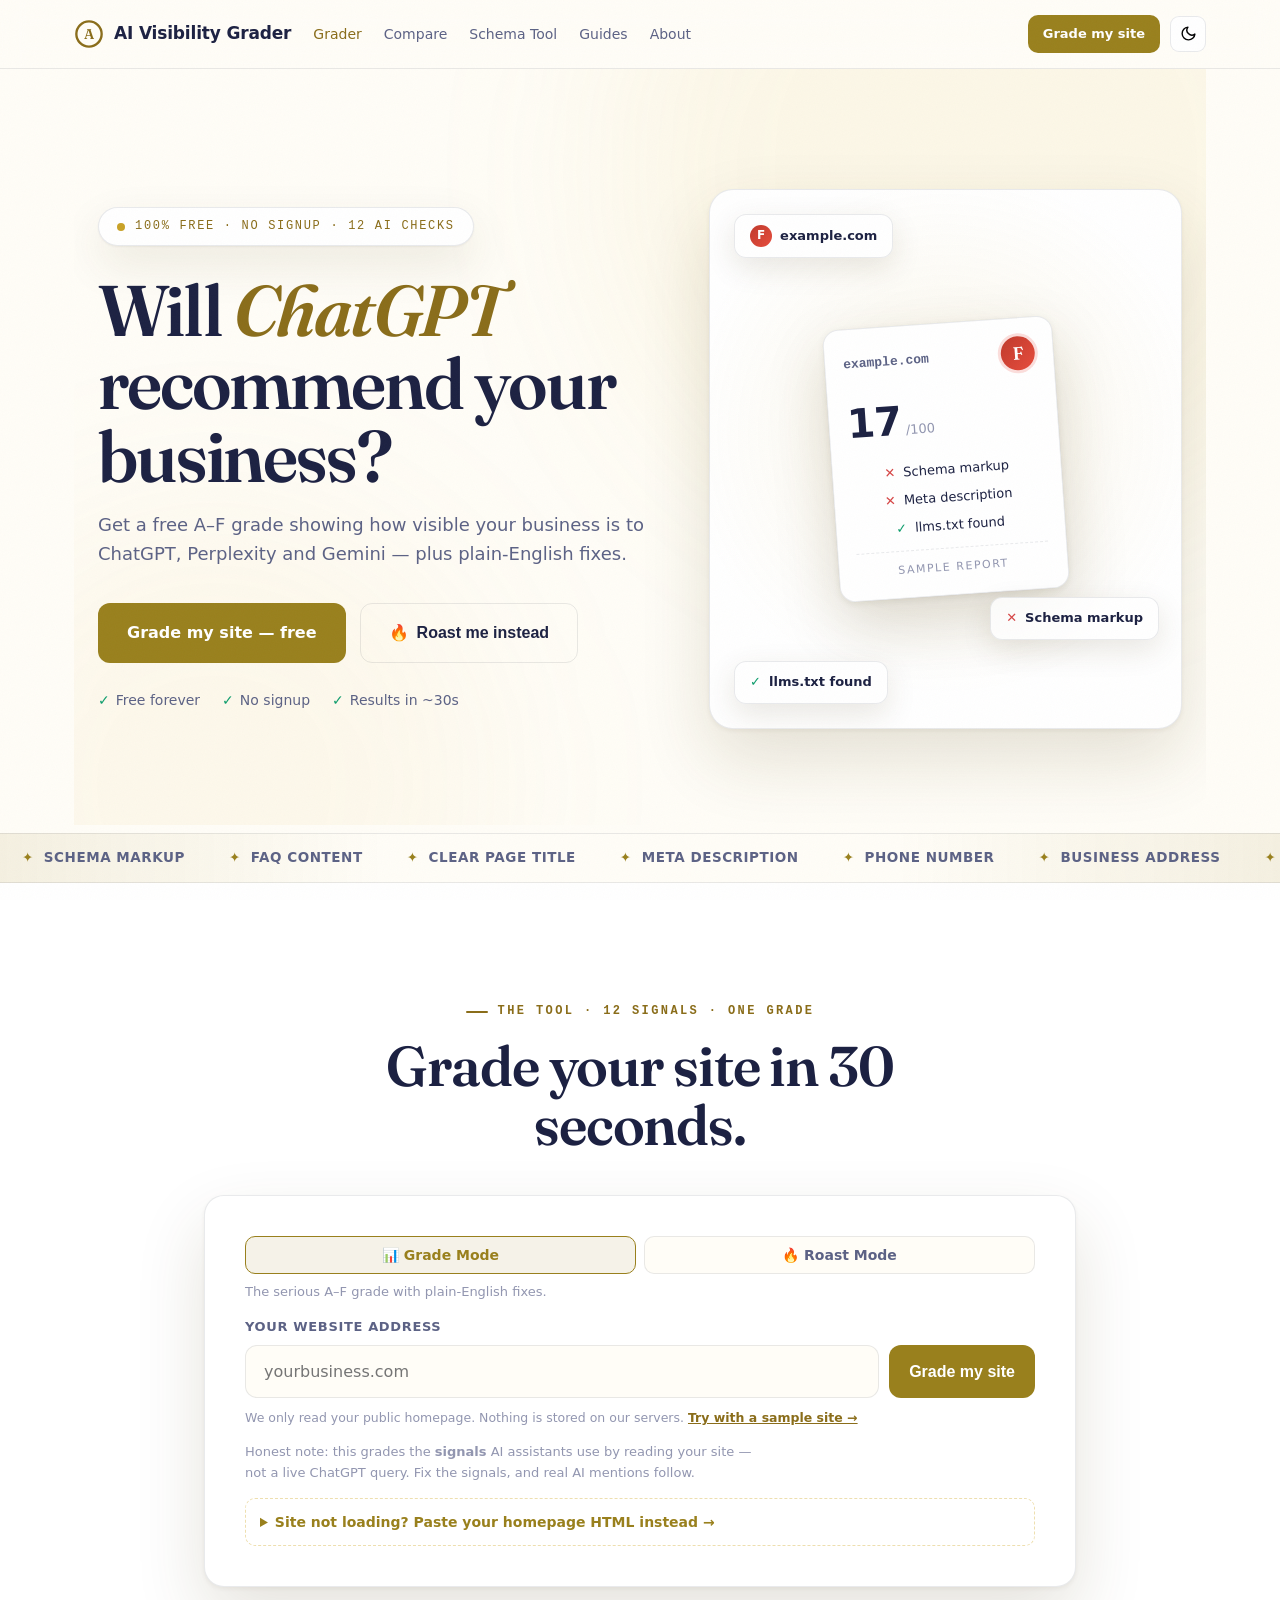
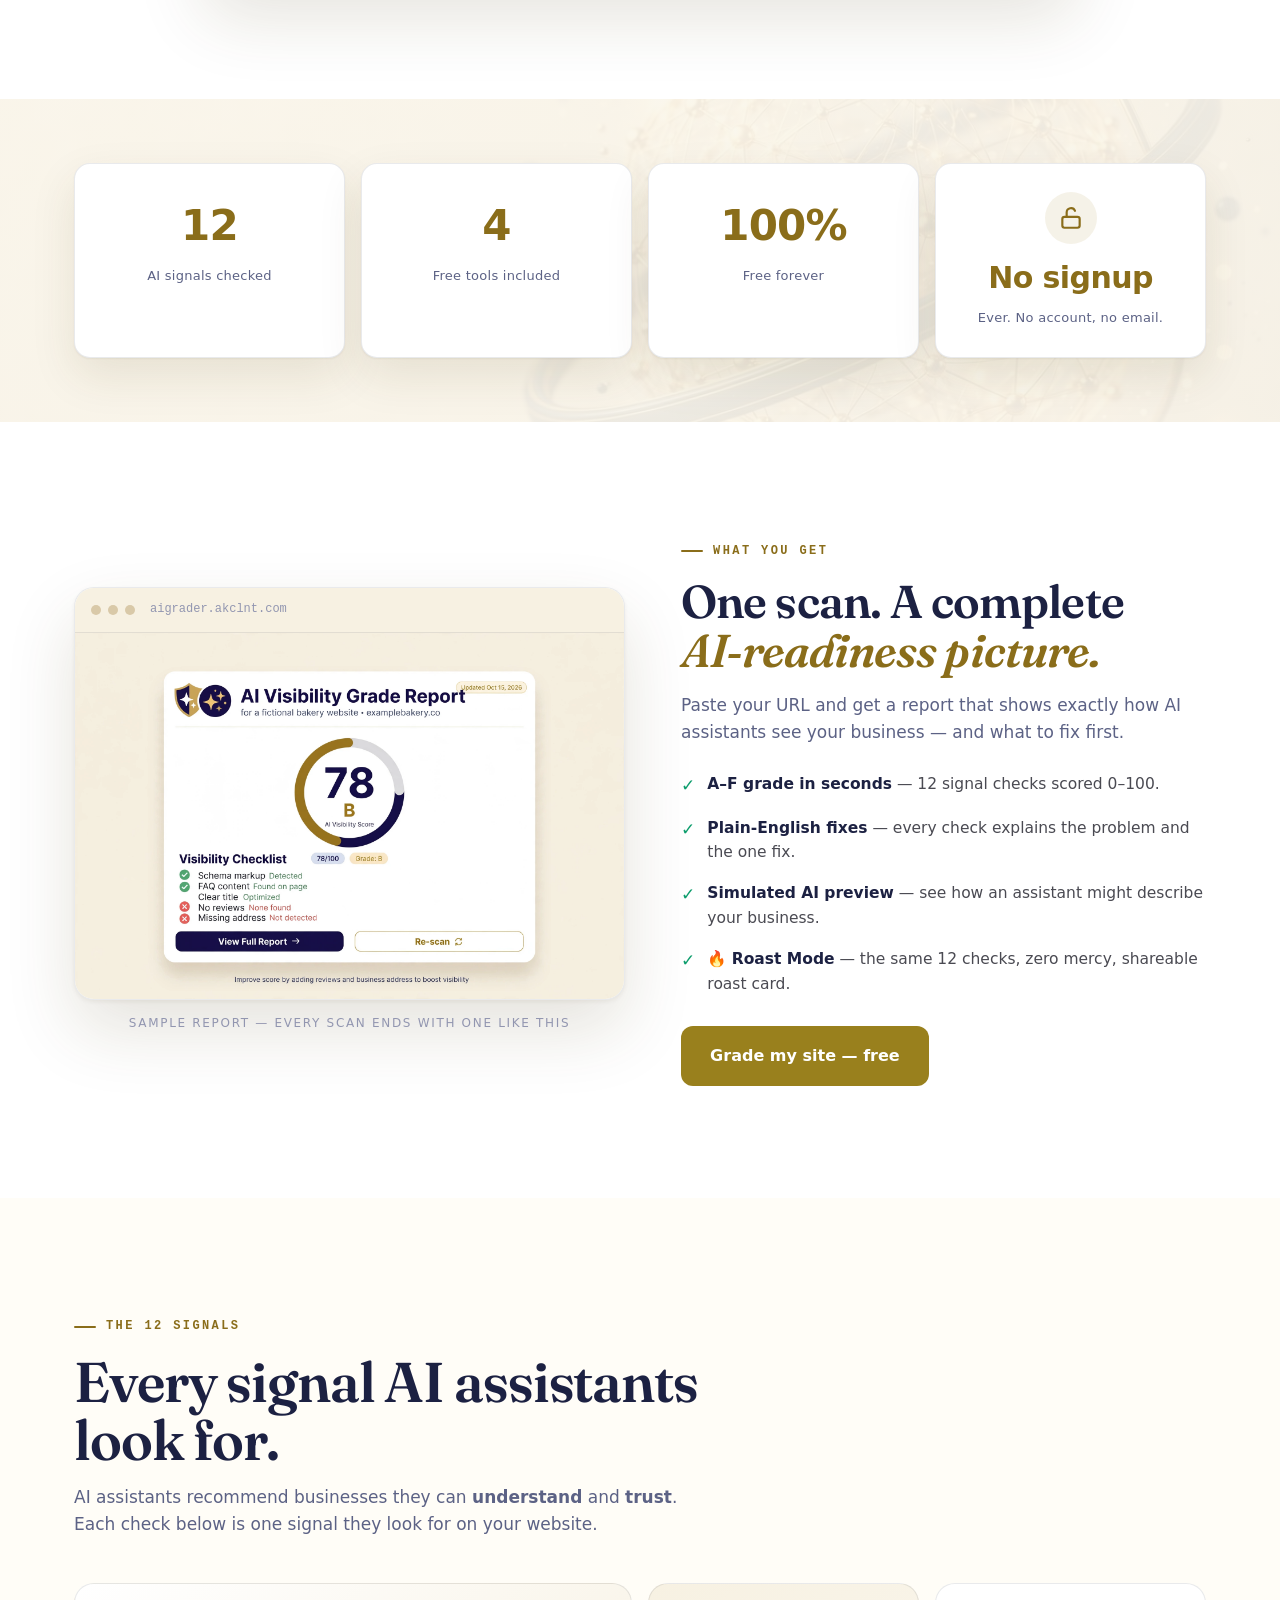
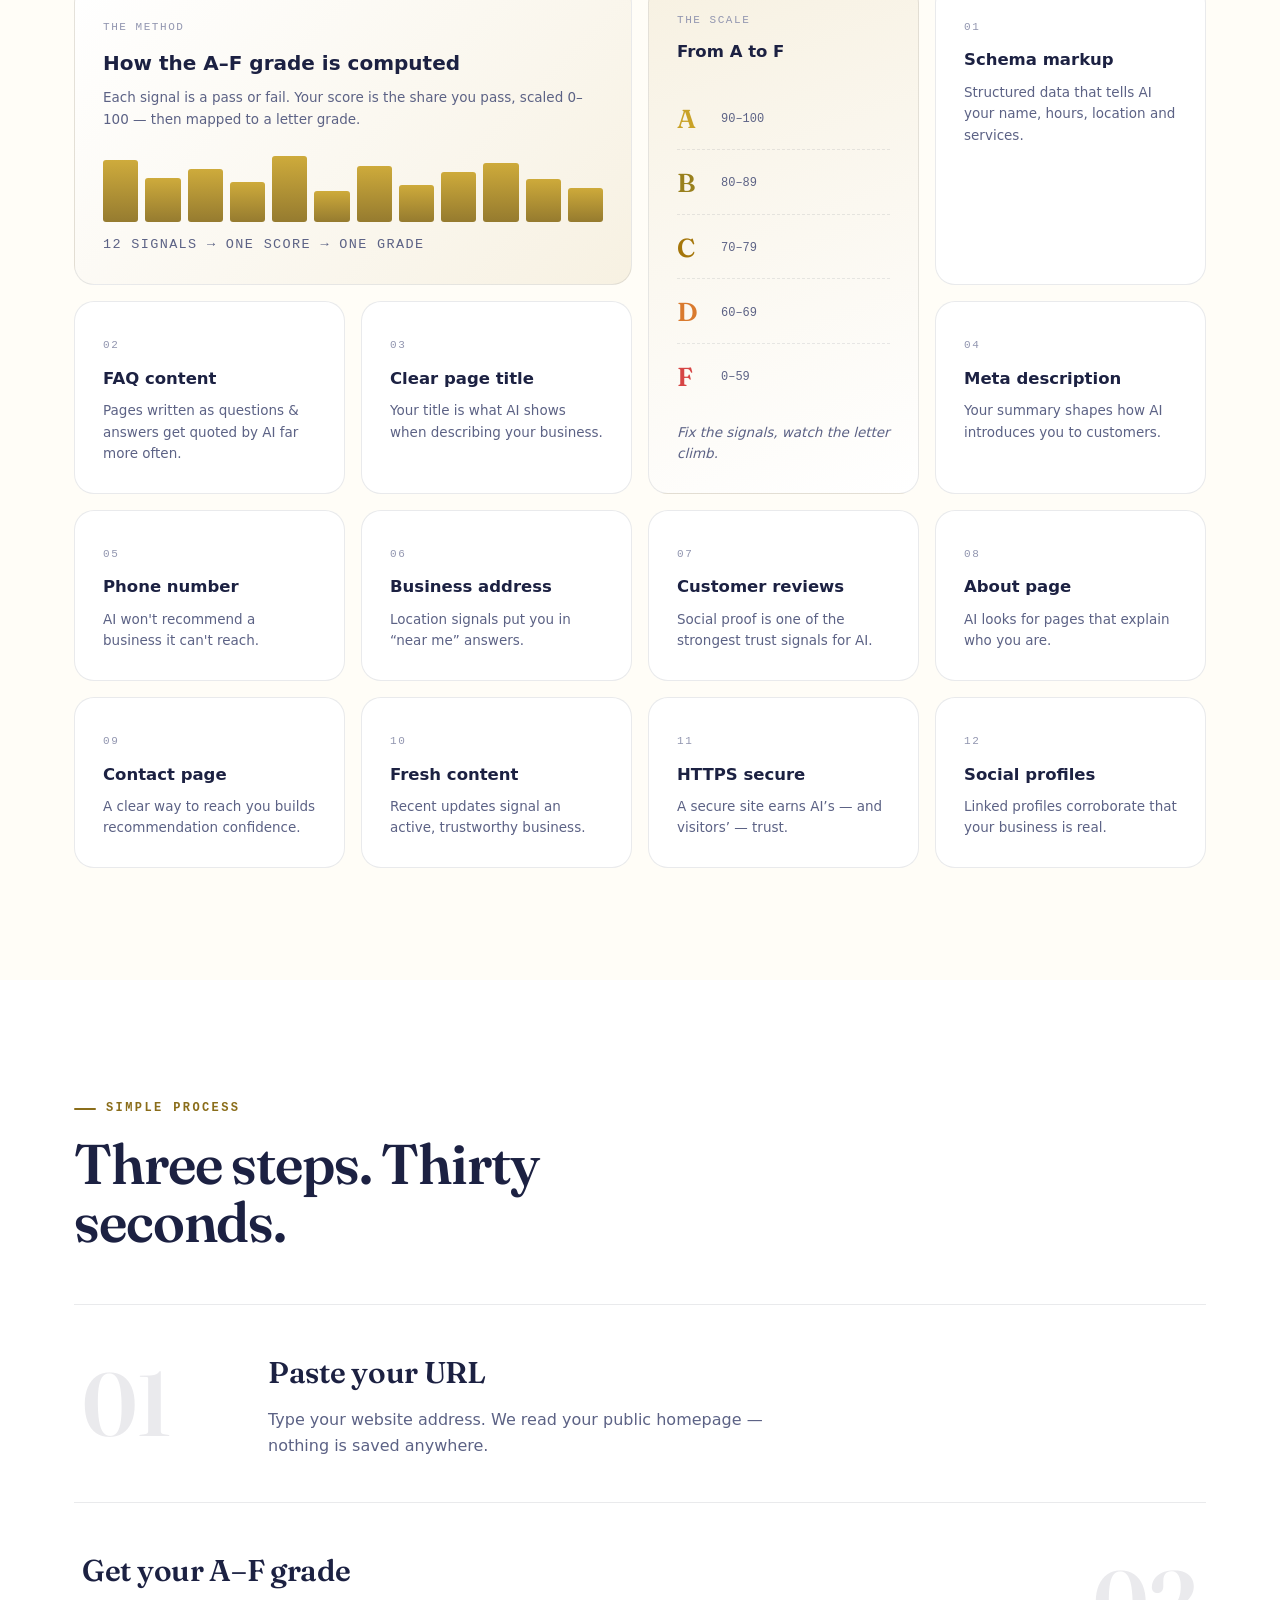
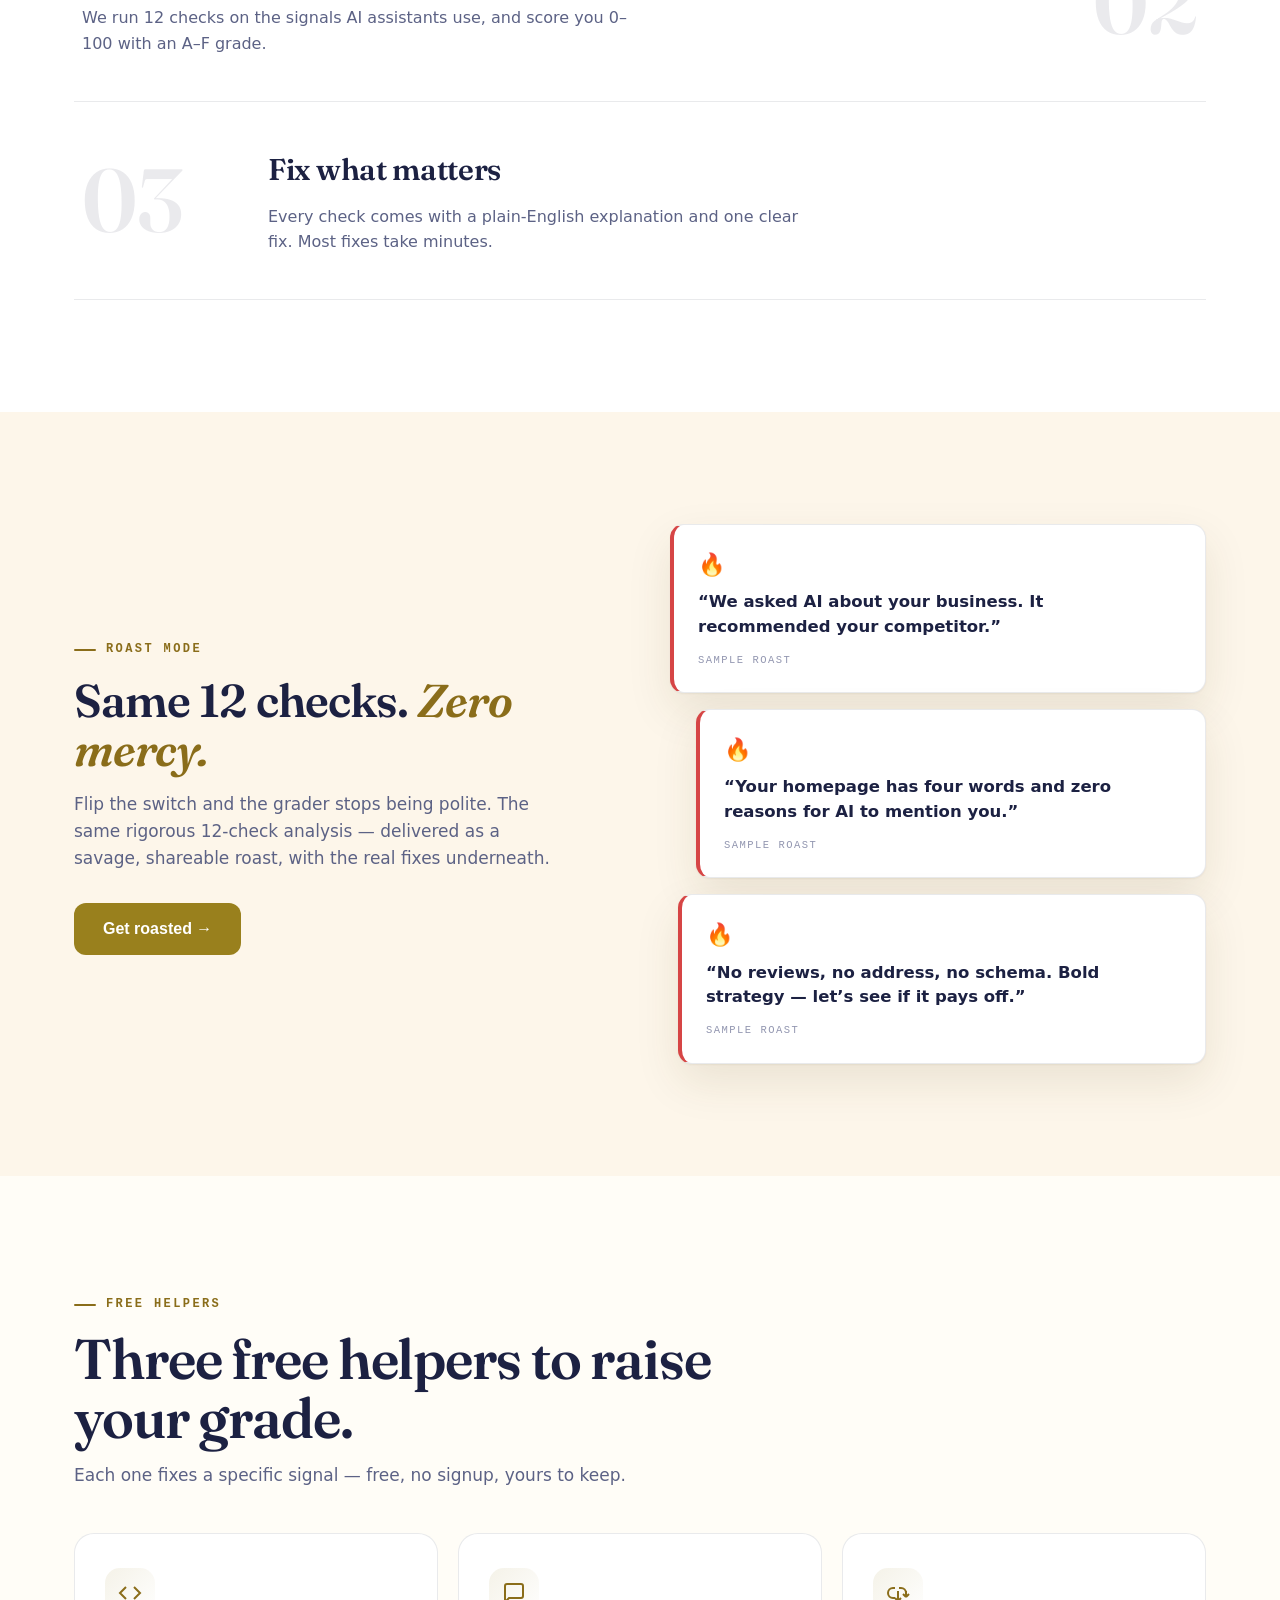
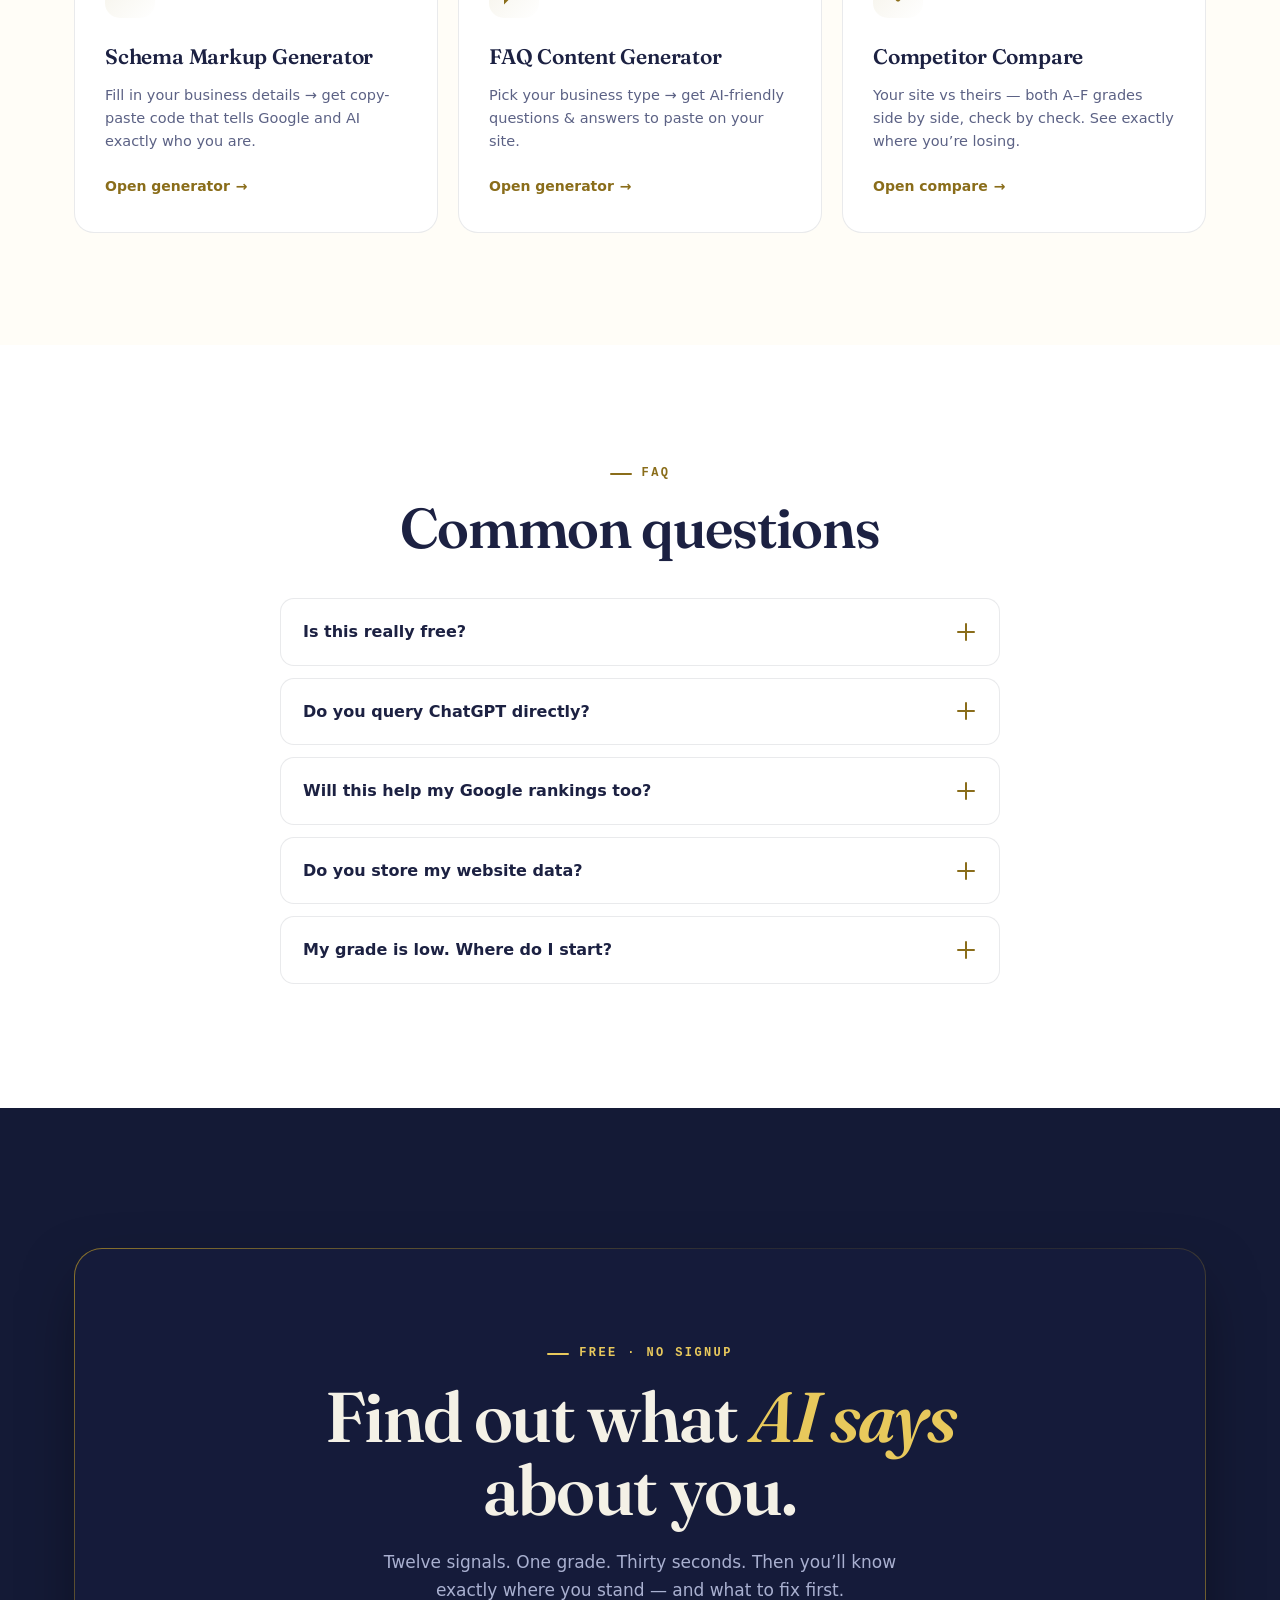
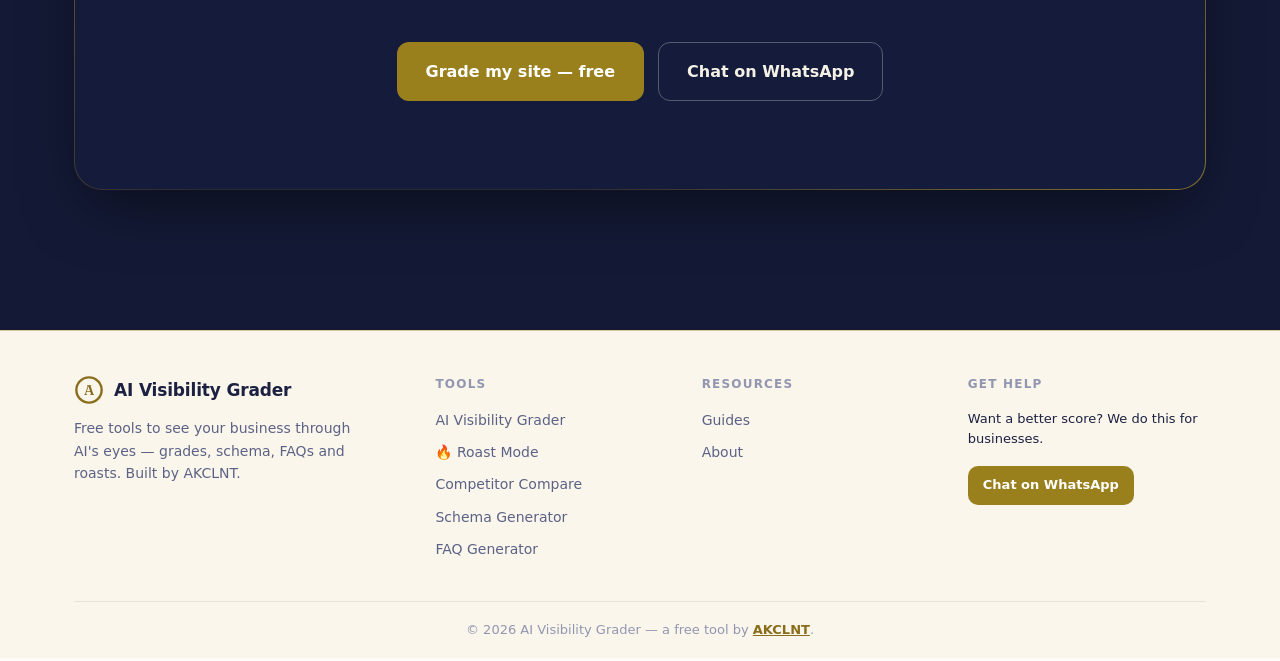
==== commit a81ee2fe: "Stats band art background + single-line ticker (per Komil) - Stats section ('Free/No signup' band) g" ====
--- a/index.html
+++ b/index.html
@@ -133,13 +133,6 @@
     </div>
   </div>
 
-<div class="ticker ticker-roast" aria-hidden="true">
-    <div class="ticker-track rev">
-      <span><i>🔥</i>Your meta description called. It wants a rewrite.</span><span><i>🔥</i>No reviews? Bold strategy.</span><span><i>🔥</i>AI asked about you. Crickets.</span><span><i>🔥</i>Your schema markup is a rumor.</span><span><i>🔥</i>That "under construction" page from 2019? We saw it.</span><span><i>🔥</i>Your title tag is 12 characters of nothing.</span>
-      <span><i>🔥</i>Your meta description called. It wants a rewrite.</span><span><i>🔥</i>No reviews? Bold strategy.</span><span><i>🔥</i>AI asked about you. Crickets.</span><span><i>🔥</i>Your schema markup is a rumor.</span><span><i>🔥</i>That "under construction" page from 2019? We saw it.</span><span><i>🔥</i>Your title tag is 12 characters of nothing.</span>
-    </div>
-  </div>
-
 <section class="band-white grader-sec">
   <div class="wrap grader-wrap">
     <div class="sec-head center reveal">
--- a/style.css
+++ b/style.css
@@ -186,6 +186,9 @@
 .band-white{background:#ffffff}
 [data-theme="dark"] .band-white{background:var(--bg)}
 .band-champagne{background:var(--champagne)}
+/* stats section: art background under champagne veil */
+.stats-sec{background:linear-gradient(rgba(250,246,236,.94),rgba(250,246,236,.94)),url("img/stats-bg.jpg") center/cover}
+[data-theme="dark"] .stats-sec{background:linear-gradient(rgba(10,14,39,.95),rgba(10,14,39,.95)),url("img/stats-bg.jpg") center/cover}
 .sec-head{max-width:62ch}
 .sec-head p{color:var(--muted);margin-top:10px}
 .card{background:var(--surface);border:1px solid var(--line);border-radius:var(--radius);padding:22px;text-decoration:none;display:block;transition:.15s}
@@ -379,13 +382,6 @@
 .ticker span i{font-style:normal;color:var(--accent)}
 @keyframes tick{to{transform:translateX(-50%)}}
 @media(prefers-reduced-motion:reduce){.ticker-track{animation:none}}
-
-.ticker-roast{border-top:none;background:var(--surface)}
-.ticker-roast span{color:var(--faint);text-transform:none;letter-spacing:.01em;font-size:14px;font-weight:500}
-.ticker-roast span i{font-style:normal}
-.ticker-track.rev{animation:tickrev 44s linear infinite}
-@keyframes tickrev{from{transform:translateX(-50%)}to{transform:translateX(0)}}
-@media(prefers-reduced-motion:reduce){.ticker-track.rev{animation:none}}
 
 /* ============ S5 STATS — v3 credibility strip ============ */
 .stats-sec{padding:64px 0}
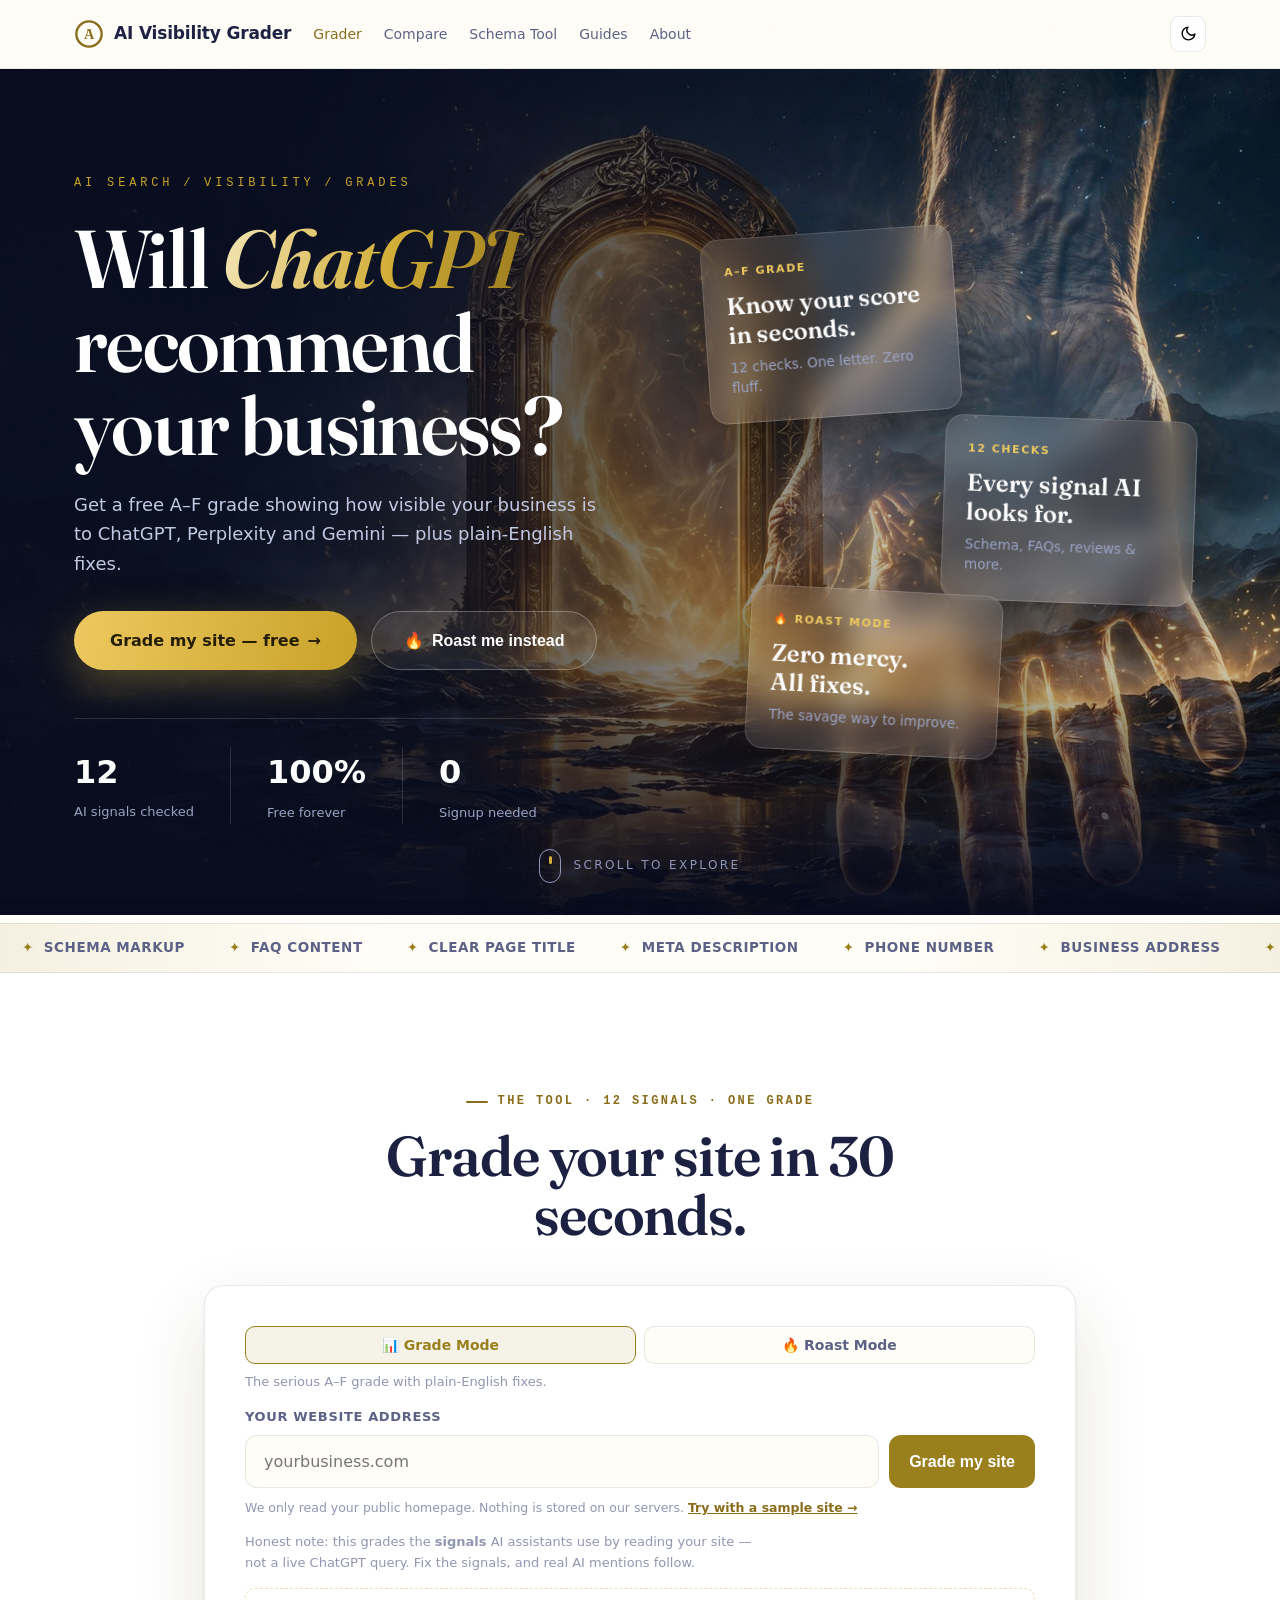
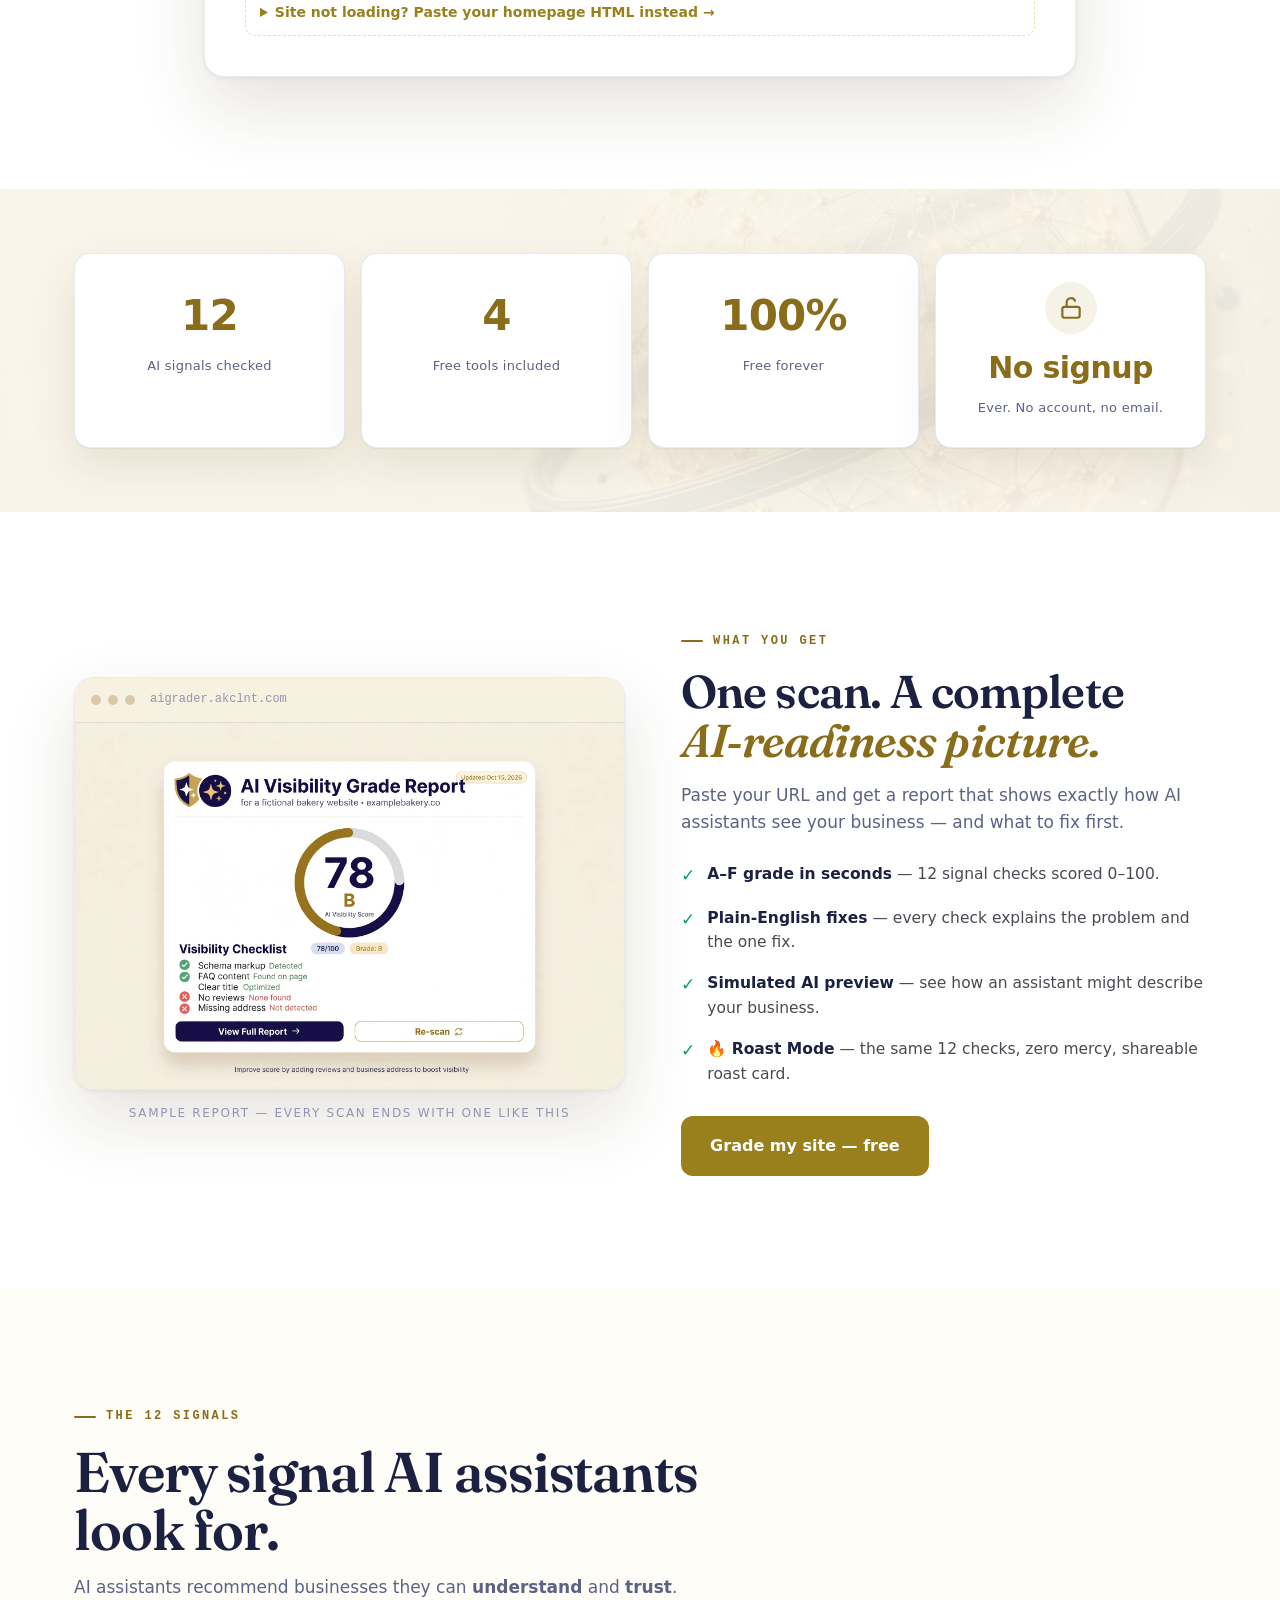
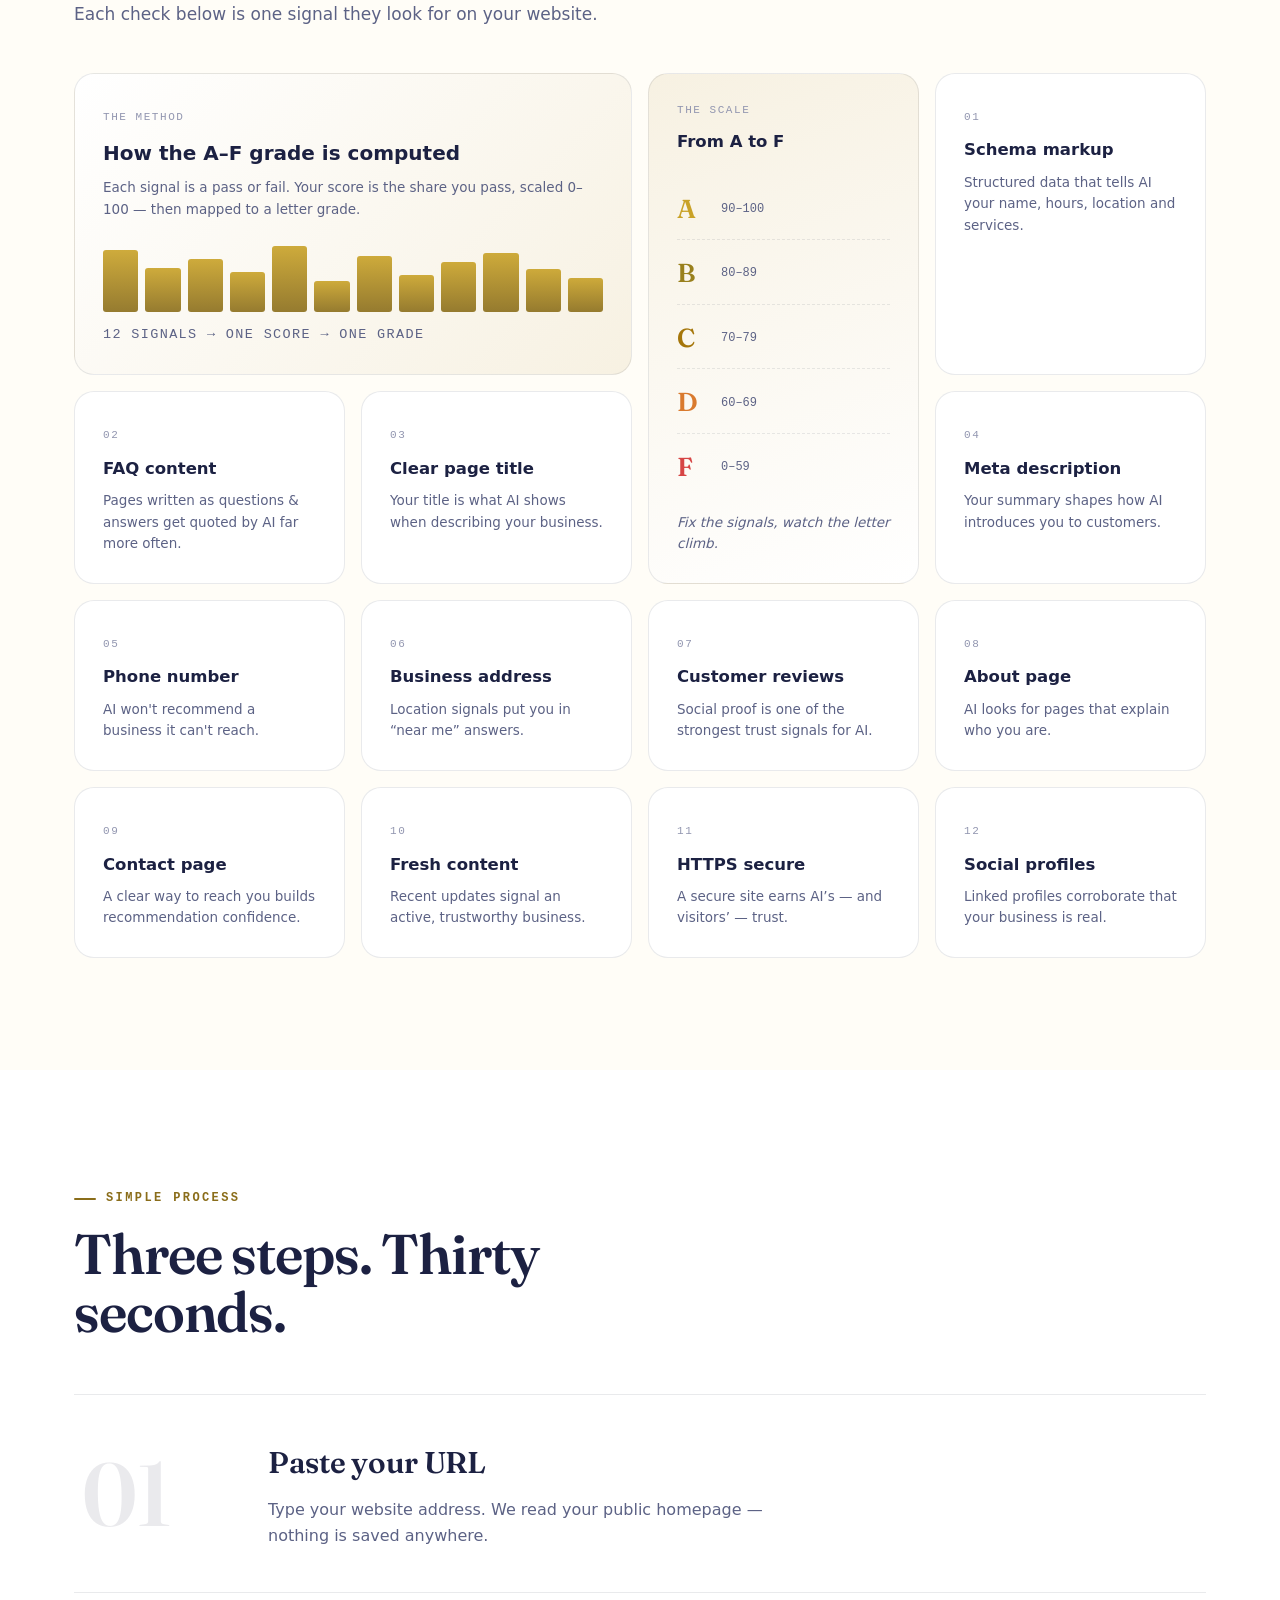
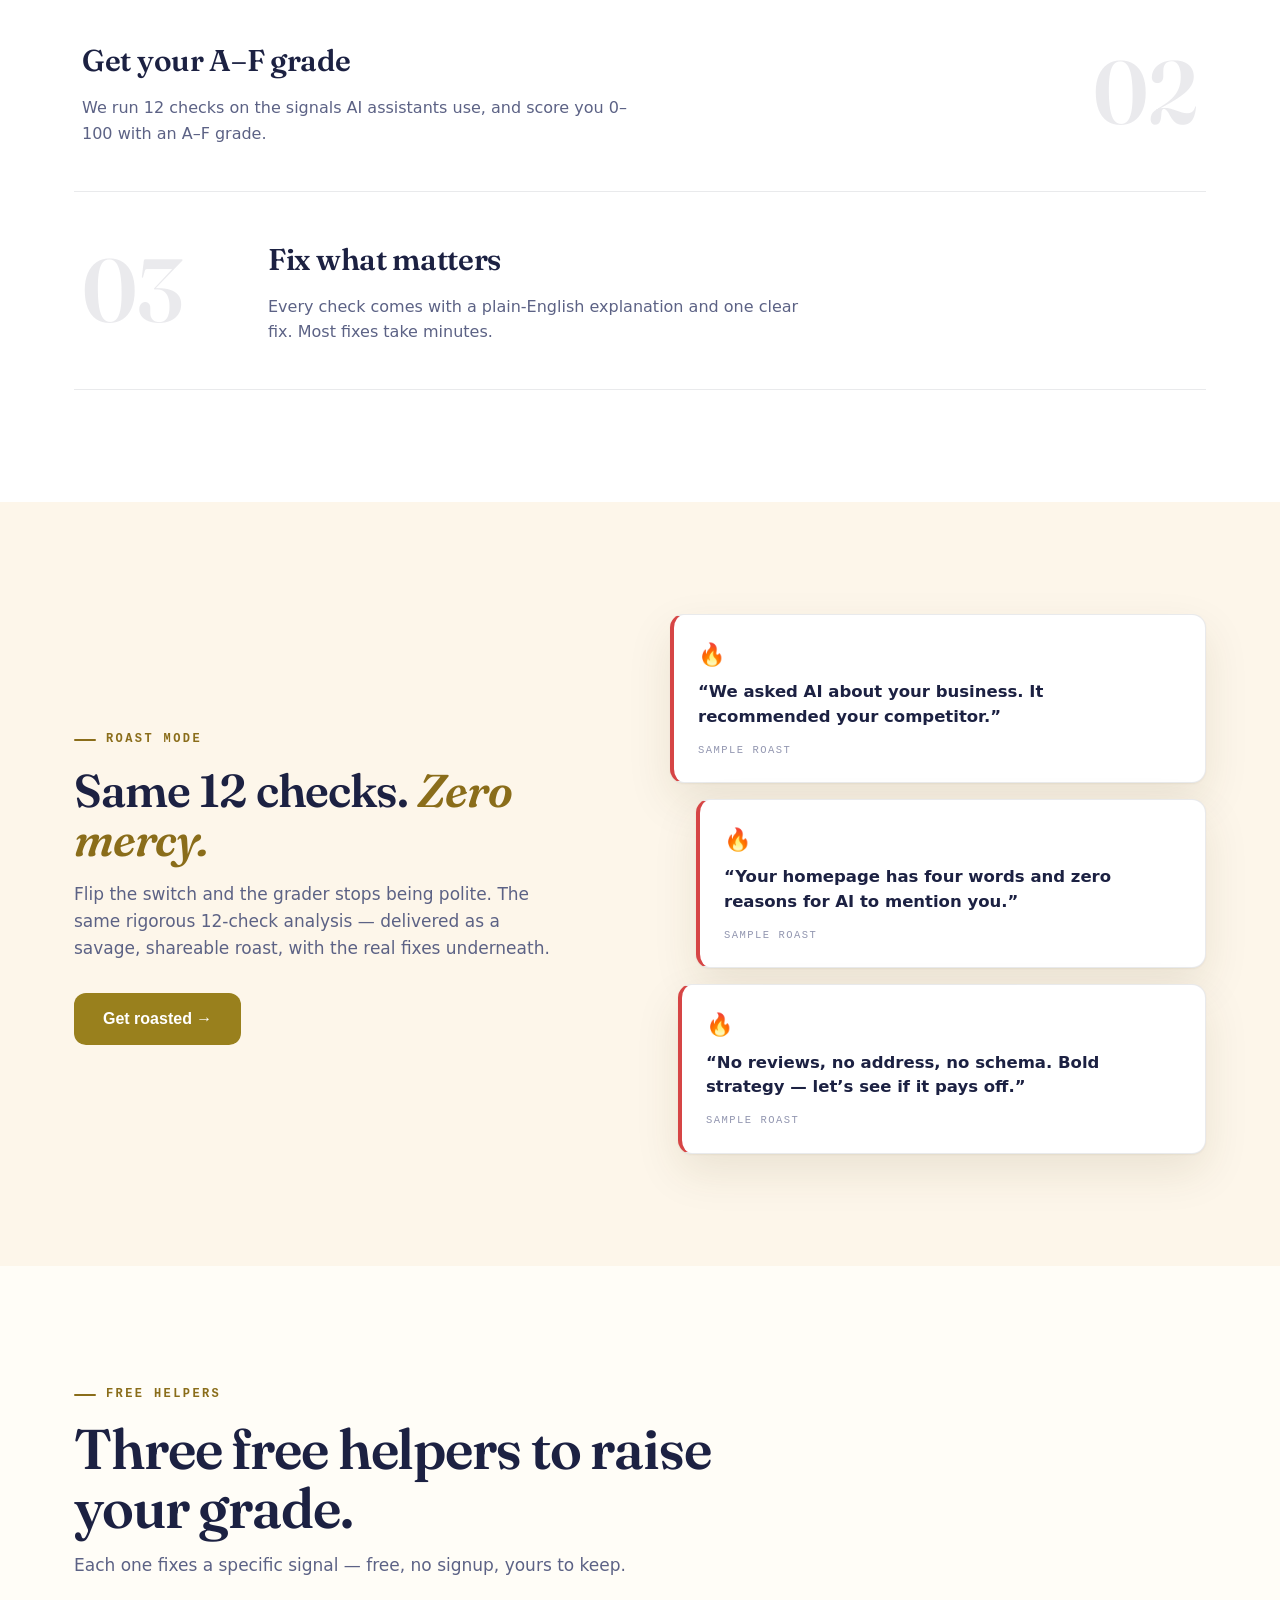
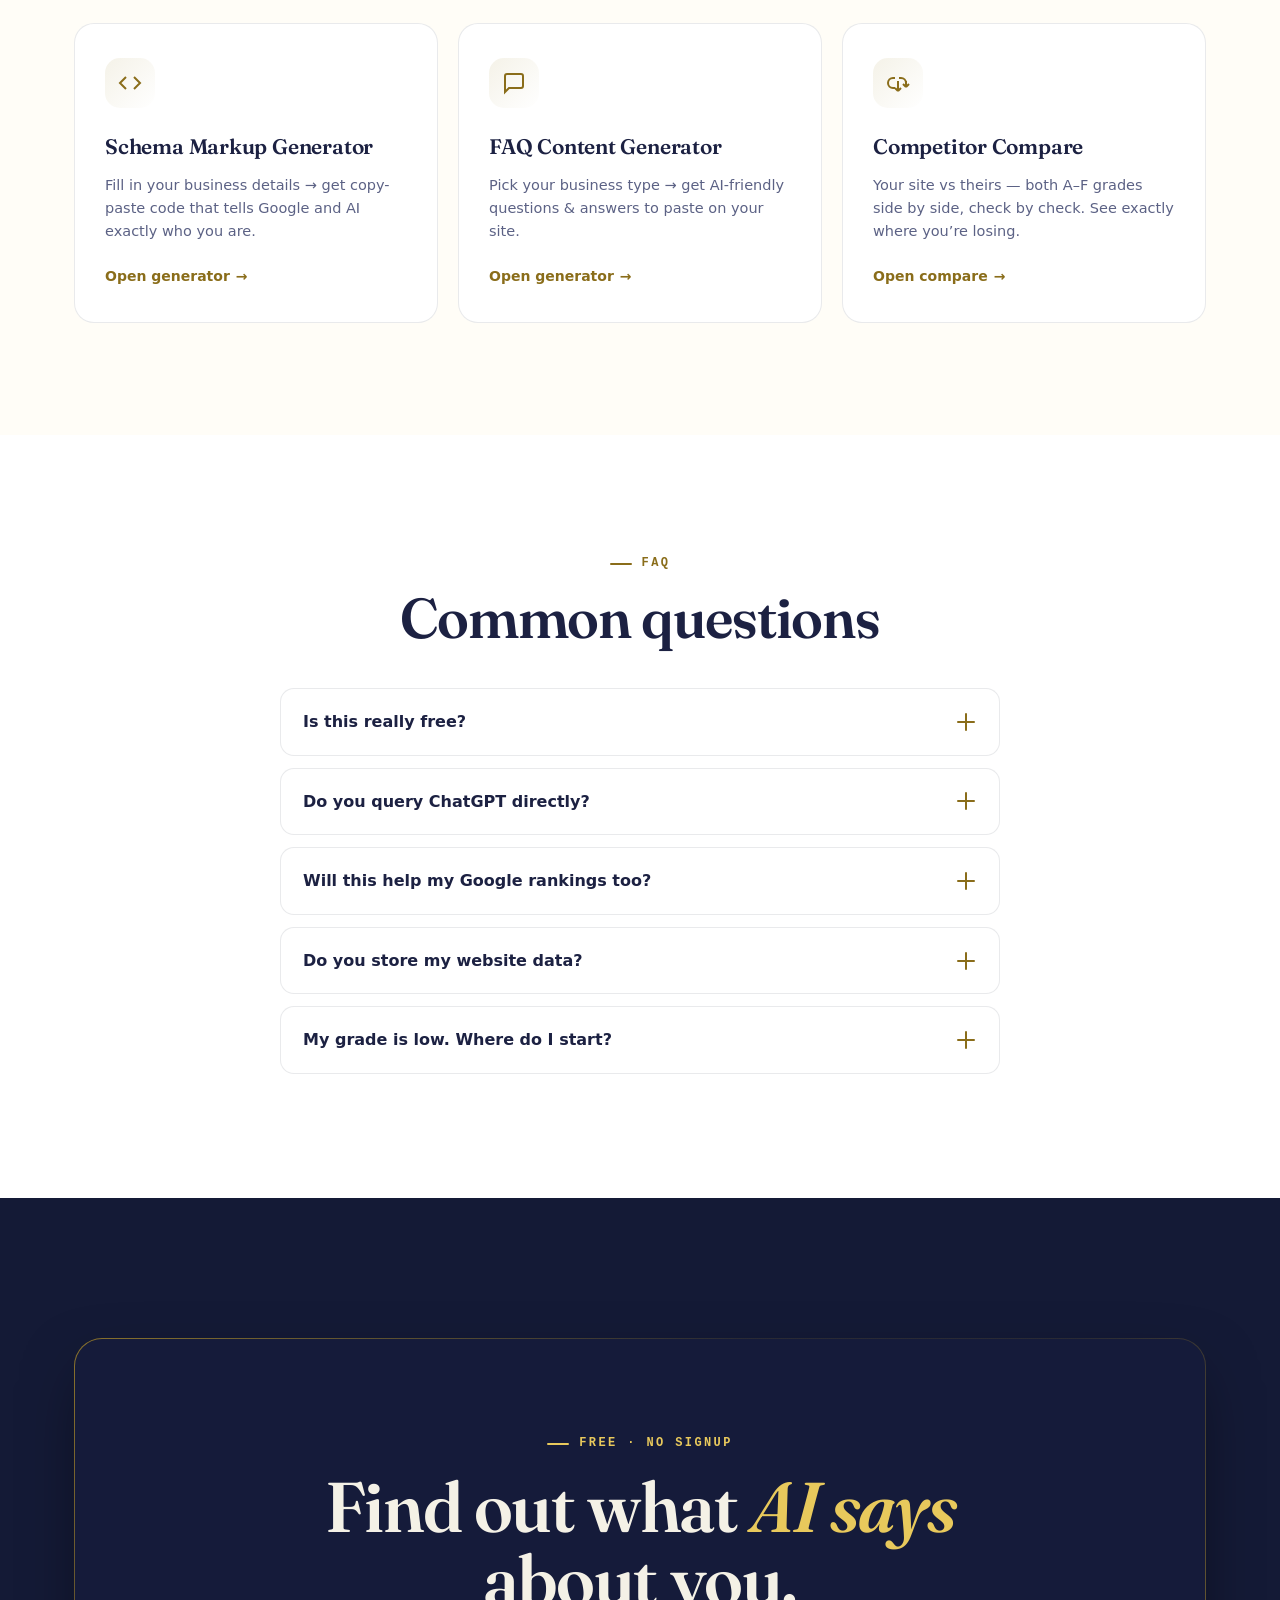
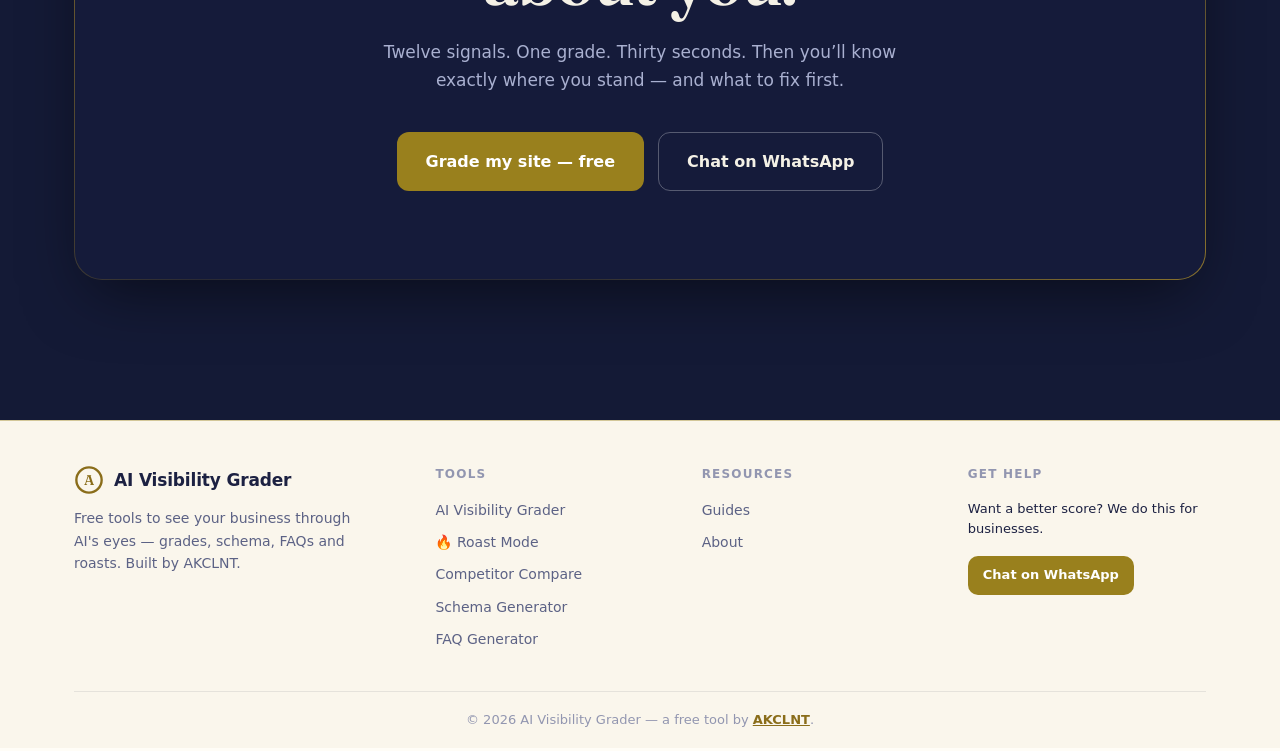
==== commit 73633e2c: "Cinematic reference-style hero: portal art + hand reveal + glass cards - Full-bleed dark hero per Ko" ====
--- a/index.html
+++ b/index.html
@@ -87,44 +87,45 @@
 </header>
 
 <main>
-<div class="wrap">
-  <section class="hero hero-split">
-    <div class="orb orb-a" aria-hidden="true"></div>
-    <div class="orb orb-b" aria-hidden="true"></div>
-    <div class="wrap hero-grid">
-      <div class="hero-copy">
-        <span class="proof"><span class="dot"></span>100% free · No signup · 12 AI checks</span>
-        <h1 class="display">Will <em class="gold-it">ChatGPT</em> recommend your business?</h1>
-        <p class="lead">Get a free A–F grade showing how visible your business is to ChatGPT, Perplexity and Gemini — plus plain-English fixes.</p>
-        <div class="hero-ctas">
-          <a class="btn btn-accent btn-lg magnetic" href="#grader">Grade my site — free</a>
-          <button class="btn btn-ghost btn-lg" id="heroRoastBtn" type="button"><span aria-hidden="true">🔥</span> Roast me instead</button>
-        </div>
-        <div class="hero-micro">
-          <span><i>✓</i>Free forever</span>
-          <span><i>✓</i>No signup</span>
-          <span><i>✓</i>Results in ~30s</span>
-        </div>
-      </div>
-      <div class="hero-visual">
-        <canvas id="hero3d" aria-hidden="true"></canvas>
-        <div class="grade-sample" aria-hidden="true">
-          <div class="gs-top"><span class="gs-url">example.com</span><span class="gs-badge">F</span></div>
-          <div class="gs-score"><b>17</b><small>/100</small></div>
-          <div class="gs-rows">
-            <div><i class="no">✕</i>Schema markup</div>
-            <div><i class="no">✕</i>Meta description</div>
-            <div><i class="yes">✓</i>llms.txt found</div>
-          </div>
-          <div class="gs-cap">Sample report</div>
-        </div>
-        <div class="hv-chip hv-a"><span class="mini-ring">F</span>example.com</div>
-        <div class="hv-chip hv-b"><i class="x">✕</i>Schema markup</div>
-        <div class="hv-chip hv-c"><i class="ok">✓</i>llms.txt found</div>
-      </div>
-    </div>
-  </section>
-</div><!-- /wrap -->
+<section class="hero-cine">
+  <div class="cine-bg" aria-hidden="true"></div>
+  <img class="cine-hand" src="img/hero-hand.png" alt="" aria-hidden="true" loading="eager">
+  <div class="cine-shade" aria-hidden="true"></div>
+  <div class="wrap cine-grid">
+    <div class="cine-copy">
+      <span class="cine-kicker">AI Search&ensp;/&ensp;Visibility&ensp;/&ensp;Grades</span>
+      <h1>Will <em>ChatGPT</em><br>recommend<br>your business?</h1>
+      <p class="cine-lead">Get a free A&ndash;F grade showing how visible your business is to ChatGPT, Perplexity and Gemini &mdash; plus plain-English fixes.</p>
+      <div class="hero-ctas">
+        <a class="btn btn-cine magnetic" href="#grader">Grade my site &mdash; free <span aria-hidden="true">&rarr;</span></a>
+        <button class="btn btn-cine-ghost" id="heroRoastBtn" type="button"><span aria-hidden="true">&#x1F525;</span> Roast me instead</button>
+      </div>
+      <div class="cine-stats">
+        <div><b>12</b><span>AI signals checked</span></div>
+        <div><b>100%</b><span>Free forever</span></div>
+        <div><b>0</b><span>Signup needed</span></div>
+      </div>
+    </div>
+    <div class="cine-cards" aria-hidden="true">
+      <div class="gcard gc-a">
+        <div class="gc-tag">A&ndash;F Grade</div>
+        <div class="gc-title">Know your score<br>in seconds.</div>
+        <div class="gc-sub">12 checks. One letter. Zero fluff.</div>
+      </div>
+      <div class="gcard gc-b">
+        <div class="gc-tag">12 Checks</div>
+        <div class="gc-title">Every signal AI<br>looks for.</div>
+        <div class="gc-sub">Schema, FAQs, reviews &amp; more.</div>
+      </div>
+      <div class="gcard gc-c">
+        <div class="gc-tag">&#x1F525; Roast Mode</div>
+        <div class="gc-title">Zero mercy.<br>All fixes.</div>
+        <div class="gc-sub">The savage way to improve.</div>
+      </div>
+    </div>
+  </div>
+  <div class="cine-scroll" aria-hidden="true"><span class="mouse"><span></span></span>Scroll to explore</div>
+</section>
 
 <div class="ticker" aria-hidden="true">
     <div class="ticker-track">
--- a/style.css
+++ b/style.css
@@ -635,3 +635,85 @@
   .grader,.check,.score-hero,.ai-preview{background:#fff!important;color:#111;border-color:#ccc}
   .check .why{color:#444}.score-meta p{color:#444}.ring{background:#eee!important}
 }
+
+/* ============ cinematic hero (dark, reference-style) ============ */
+.hero-cine{position:relative;overflow:hidden;background:#070b1d;color:#f2ecdc;
+  padding:104px 0 0;min-height:94vh;display:flex;flex-direction:column}
+.cine-bg{position:absolute;inset:0;background:url("img/hero-portal.jpg") center 68%/cover no-repeat}
+.cine-shade{position:absolute;inset:0;background:
+  linear-gradient(100deg,rgba(7,11,29,.95) 20%,rgba(7,11,29,.62) 46%,rgba(7,11,29,.12) 74%),
+  linear-gradient(to top,rgba(7,11,29,.92),transparent 32%)}
+.cine-hand{position:absolute;top:-7%;right:1%;width:min(44vw,540px);mix-blend-mode:screen;
+  pointer-events:none;opacity:0;transform:translateY(-140px)}
+.js .cine-hand{animation:handIn 1.8s cubic-bezier(.16,1,.3,1) .35s forwards}
+@keyframes handIn{to{opacity:.95;transform:translateY(0)}}
+.cine-grid{position:relative;z-index:2;display:grid;grid-template-columns:1.02fr .98fr;
+  gap:44px;align-items:center;flex:1;width:100%}
+.cine-kicker{display:block;font-family:ui-monospace,SFMono-Regular,Menlo,monospace;font-size:12px;
+  letter-spacing:.32em;text-transform:uppercase;color:#c9a227;margin-bottom:24px}
+.hero-cine h1{font-family:Fraunces,Georgia,serif;font-weight:600;
+  font-size:clamp(46px,6.4vw,94px);line-height:1.02;letter-spacing:-.02em;color:#fff}
+.hero-cine h1 em{font-style:italic;background:linear-gradient(100deg,#f4e6b8,#d4af37 55%,#9a7a1c);
+  -webkit-background-clip:text;background-clip:text;-webkit-text-fill-color:transparent}
+.cine-lead{margin-top:22px;font-size:18px;line-height:1.65;color:#c3c9e4;max-width:46ch}
+.hero-cine .hero-ctas{margin-top:32px}
+.btn-cine{background:linear-gradient(100deg,#eec95e,#c9a227);color:#241c00;border:none;
+  padding:17px 36px;border-radius:999px;font-weight:800;font-size:16px;text-decoration:none;
+  box-shadow:0 12px 42px rgba(212,175,55,.35);transition:transform .2s,box-shadow .2s}
+.btn-cine:hover{transform:translateY(-2px);box-shadow:0 18px 54px rgba(212,175,55,.5);color:#241c00}
+.btn-cine-ghost{background:rgba(255,255,255,.06);border:1px solid rgba(255,255,255,.28);color:#fff;
+  padding:17px 32px;border-radius:999px;font-weight:700;font-size:16px;backdrop-filter:blur(8px);transition:.2s}
+.btn-cine-ghost:hover{border-color:#d4af37;color:#f4e6b8}
+.cine-stats{display:flex;margin-top:48px;border-top:1px solid rgba(255,255,255,.14);padding-top:28px}
+.cine-stats div{padding-right:36px;margin-right:36px;border-right:1px solid rgba(255,255,255,.14)}
+.cine-stats div:last-child{border-right:none;margin-right:0;padding-right:0}
+.cine-stats b{display:block;font-size:32px;font-weight:800;color:#fff;font-variant-numeric:tabular-nums}
+.cine-stats span{font-size:13px;color:#9aa3c4}
+/* floating glass cards */
+.cine-cards{position:relative;height:580px}
+.gcard{position:absolute;width:252px;padding:24px 22px;border-radius:18px;color:#fff;
+  background:linear-gradient(135deg,rgba(255,255,255,.11),rgba(255,255,255,.03));
+  border:1px solid rgba(255,255,255,.17);backdrop-filter:blur(14px);-webkit-backdrop-filter:blur(14px);
+  box-shadow:0 26px 64px rgba(0,0,0,.5)}
+.gc-a{top:4%;left:6%;transform:rotate(-4deg)}
+.gc-b{top:36%;right:2%;transform:rotate(2deg)}
+.gc-c{bottom:6%;left:14%;transform:rotate(3deg)}
+.js .gcard{opacity:0;translate:0 34px;animation:cardIn 1s cubic-bezier(.16,1,.3,1) forwards,cardFloat 7s ease-in-out infinite}
+.js .gc-a{animation-delay:.75s,2s}
+.js .gc-b{animation-delay:.95s,2.3s}
+.js .gc-c{animation-delay:1.15s,2.6s}
+@keyframes cardIn{to{opacity:1;translate:0 0}}
+@keyframes cardFloat{0%,100%{margin-top:0}50%{margin-top:-14px}}
+.gc-tag{font-size:11px;letter-spacing:.14em;text-transform:uppercase;color:#eec95e;font-weight:800}
+.gc-title{font-family:Fraunces,Georgia,serif;font-size:24px;font-weight:600;margin:10px 0 8px;line-height:1.22}
+.gc-sub{font-size:13.5px;color:#9aa3c4;line-height:1.5}
+.gc-link{display:inline-block;margin-top:12px;font-size:13.5px;font-weight:700;color:#eec95e}
+/* copy entrance */
+.js .hero-cine .cine-copy>*{opacity:0;translate:0 28px;animation:copyIn 1s cubic-bezier(.16,1,.3,1) forwards}
+.js .hero-cine .cine-copy>*:nth-child(1){animation-delay:.1s}
+.js .hero-cine .cine-copy>*:nth-child(2){animation-delay:.24s}
+.js .hero-cine .cine-copy>*:nth-child(3){animation-delay:.4s}
+.js .hero-cine .cine-copy>*:nth-child(4){animation-delay:.55s}
+.js .hero-cine .cine-copy>*:nth-child(5){animation-delay:.7s}
+@keyframes copyIn{to{opacity:1;translate:0 0}}
+/* scroll cue */
+.cine-scroll{position:relative;z-index:2;display:flex;align-items:center;justify-content:center;gap:12px;
+  padding:24px 0 32px;color:#8e96b8;font-size:12px;letter-spacing:.2em;text-transform:uppercase}
+.mouse{width:22px;height:34px;border:1.5px solid #8e96b8;border-radius:12px;position:relative;display:block}
+.mouse span{position:absolute;top:6px;left:50%;width:3px;height:8px;margin-left:-1.5px;border-radius:2px;
+  background:#d4af37;animation:wheel 1.8s ease-in-out infinite}
+@keyframes wheel{0%{opacity:1;top:6px}70%{opacity:0;top:16px}100%{opacity:0;top:6px}}
+@media(prefers-reduced-motion:reduce){
+  .js .cine-hand,.js .gcard,.js .hero-cine .cine-copy>*{animation:none!important;opacity:1;translate:0 0;transform:none}
+  .mouse span{animation:none}
+}
+@media(max-width:960px){
+  .hero-cine{padding-top:88px;min-height:0}
+  .cine-grid{grid-template-columns:1fr;gap:36px}
+  .cine-hand{width:78vw;right:-14%;top:-3%}
+  .hero-cine h1{font-size:clamp(40px,11vw,58px)}
+  .cine-cards{height:440px;max-width:440px}
+  .gc-a{left:0}.gc-b{right:0}.gc-c{left:8%}
+  .cine-stats{flex-wrap:wrap;gap:20px}
+  .cine-stats div{padding-right:20px;margin-right:20px}
+}
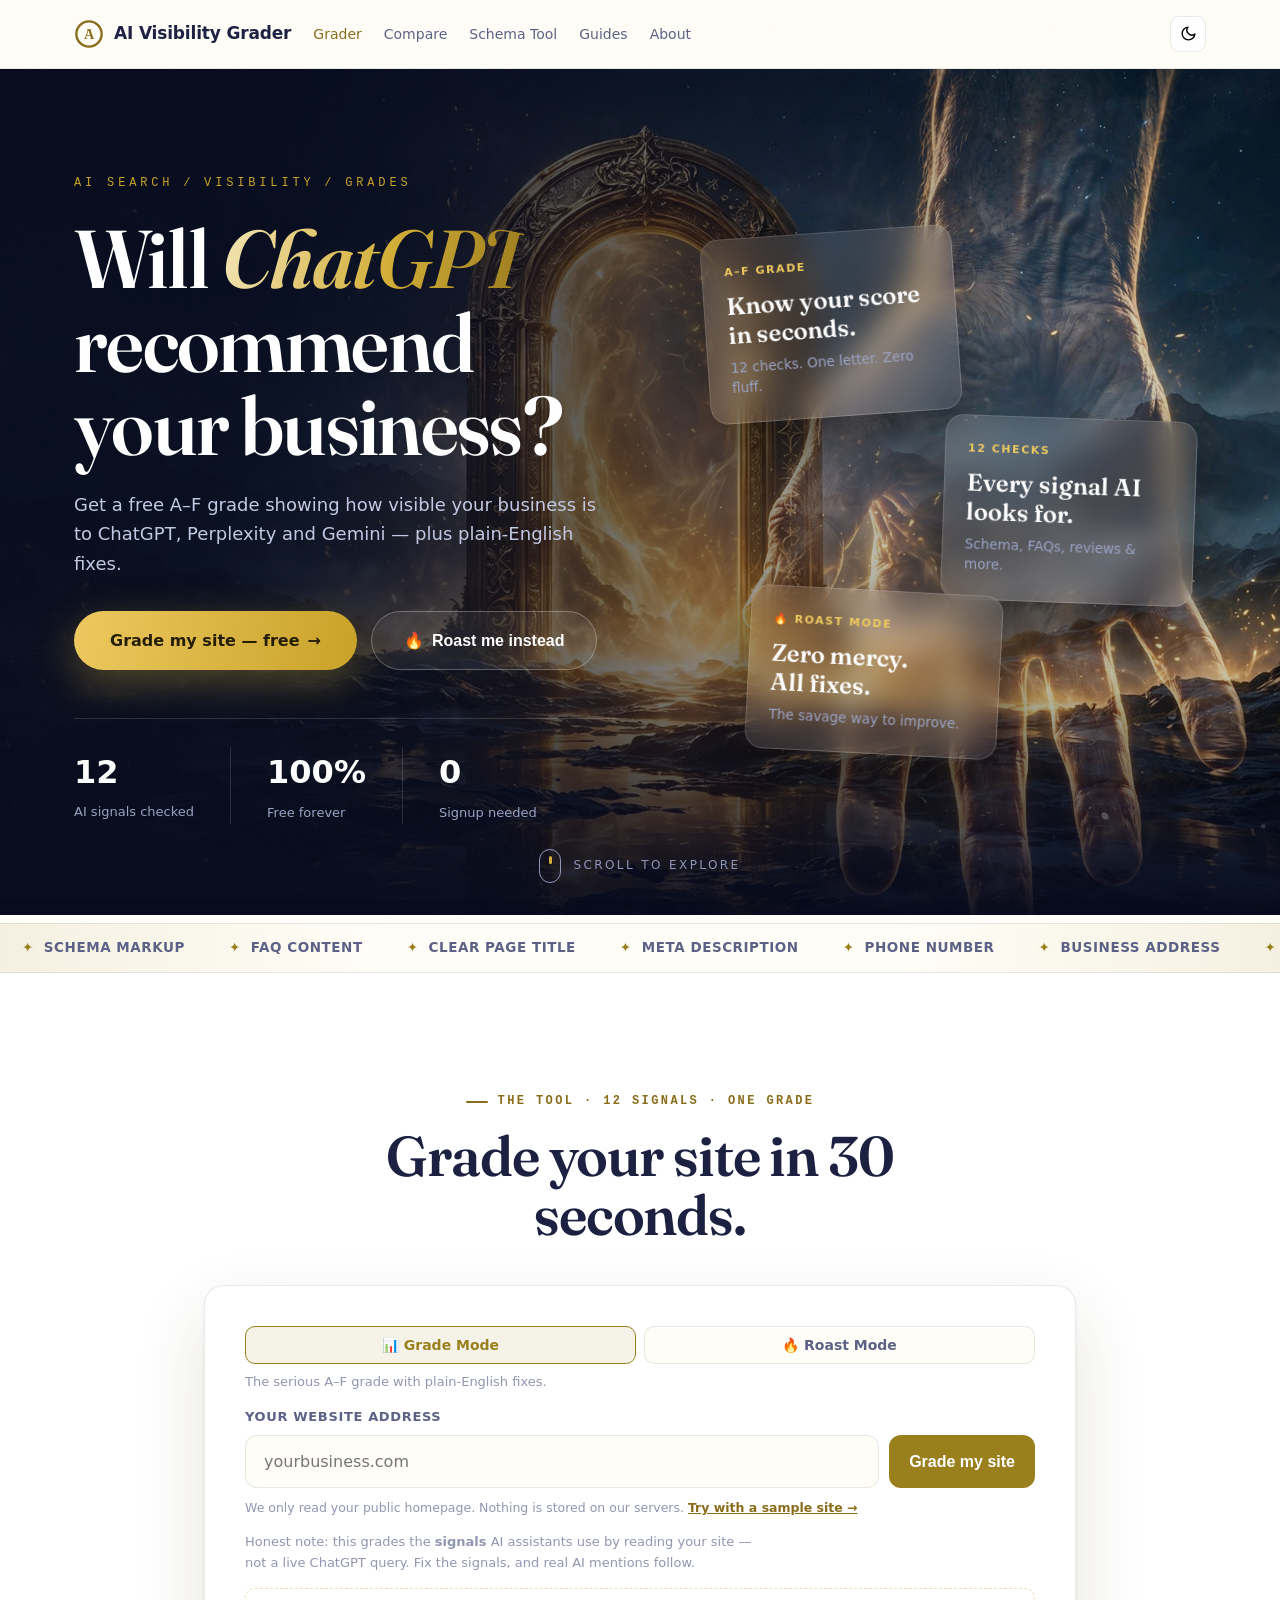
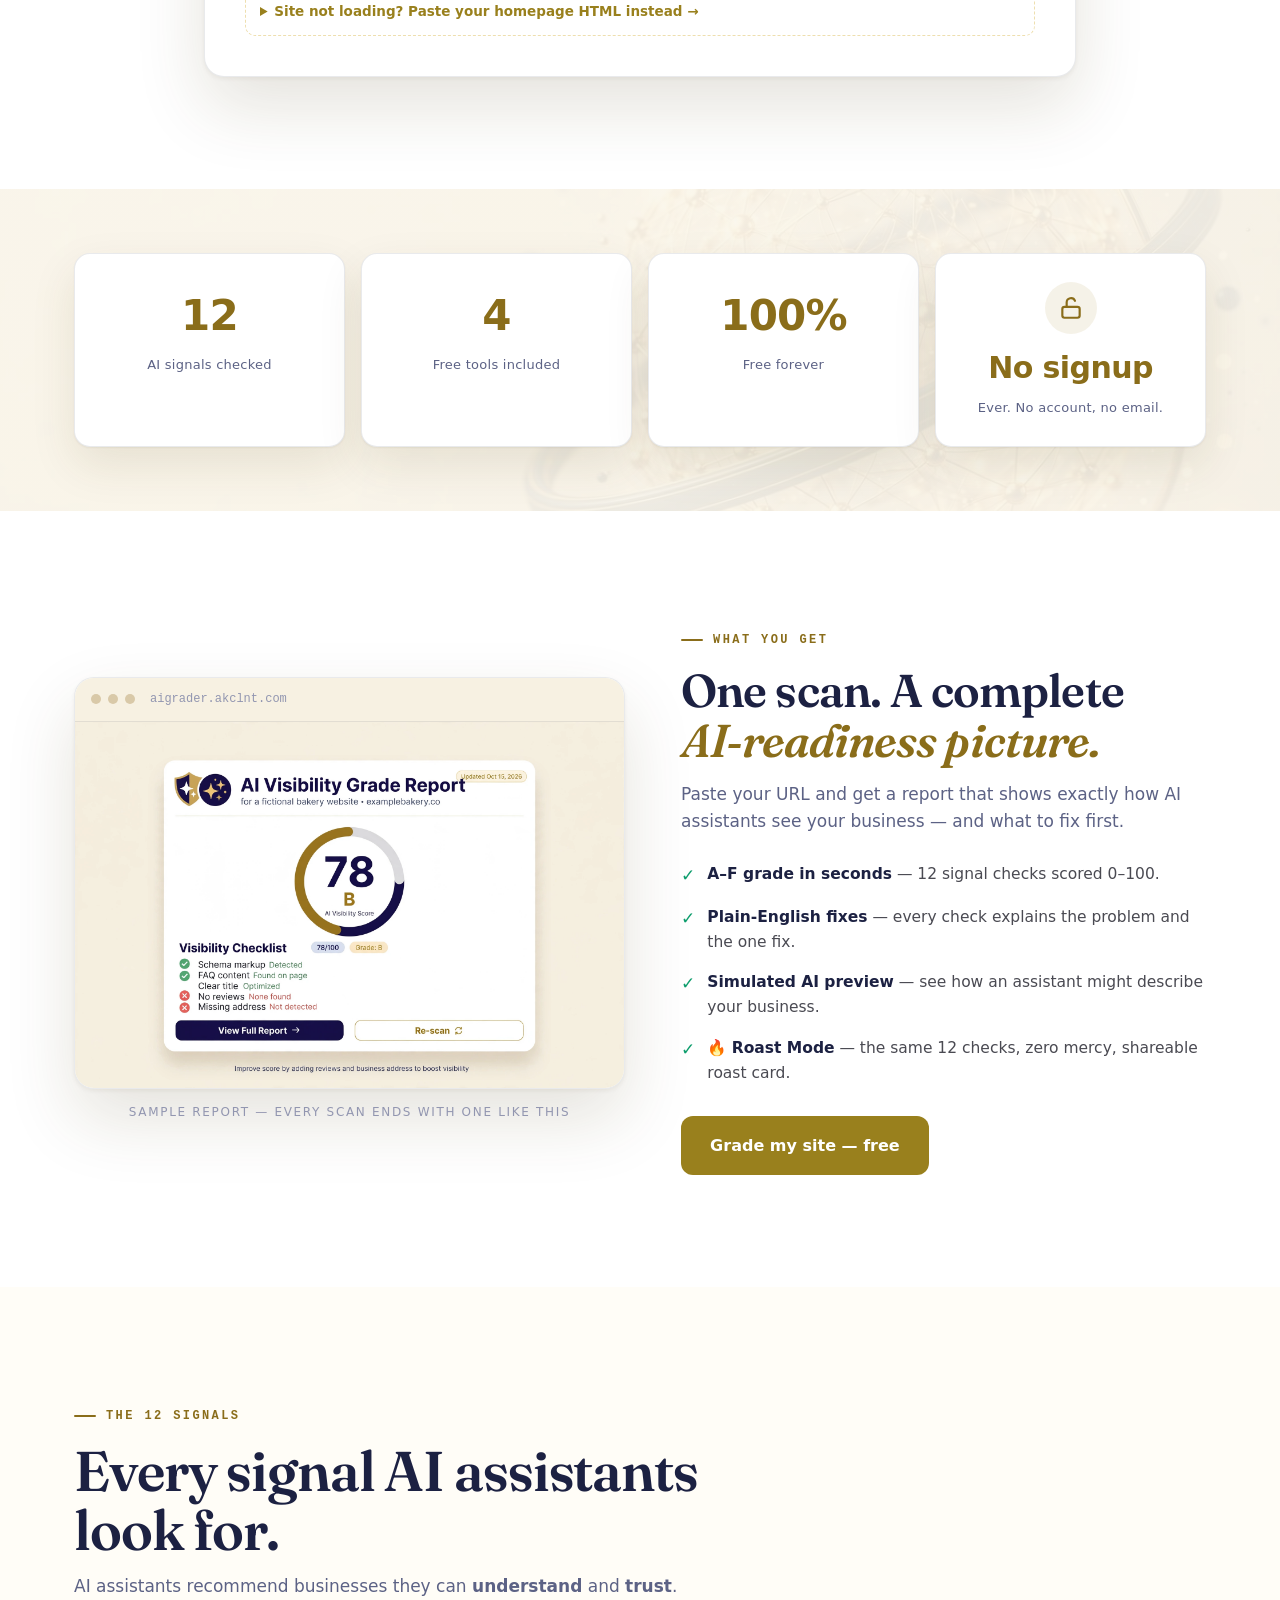
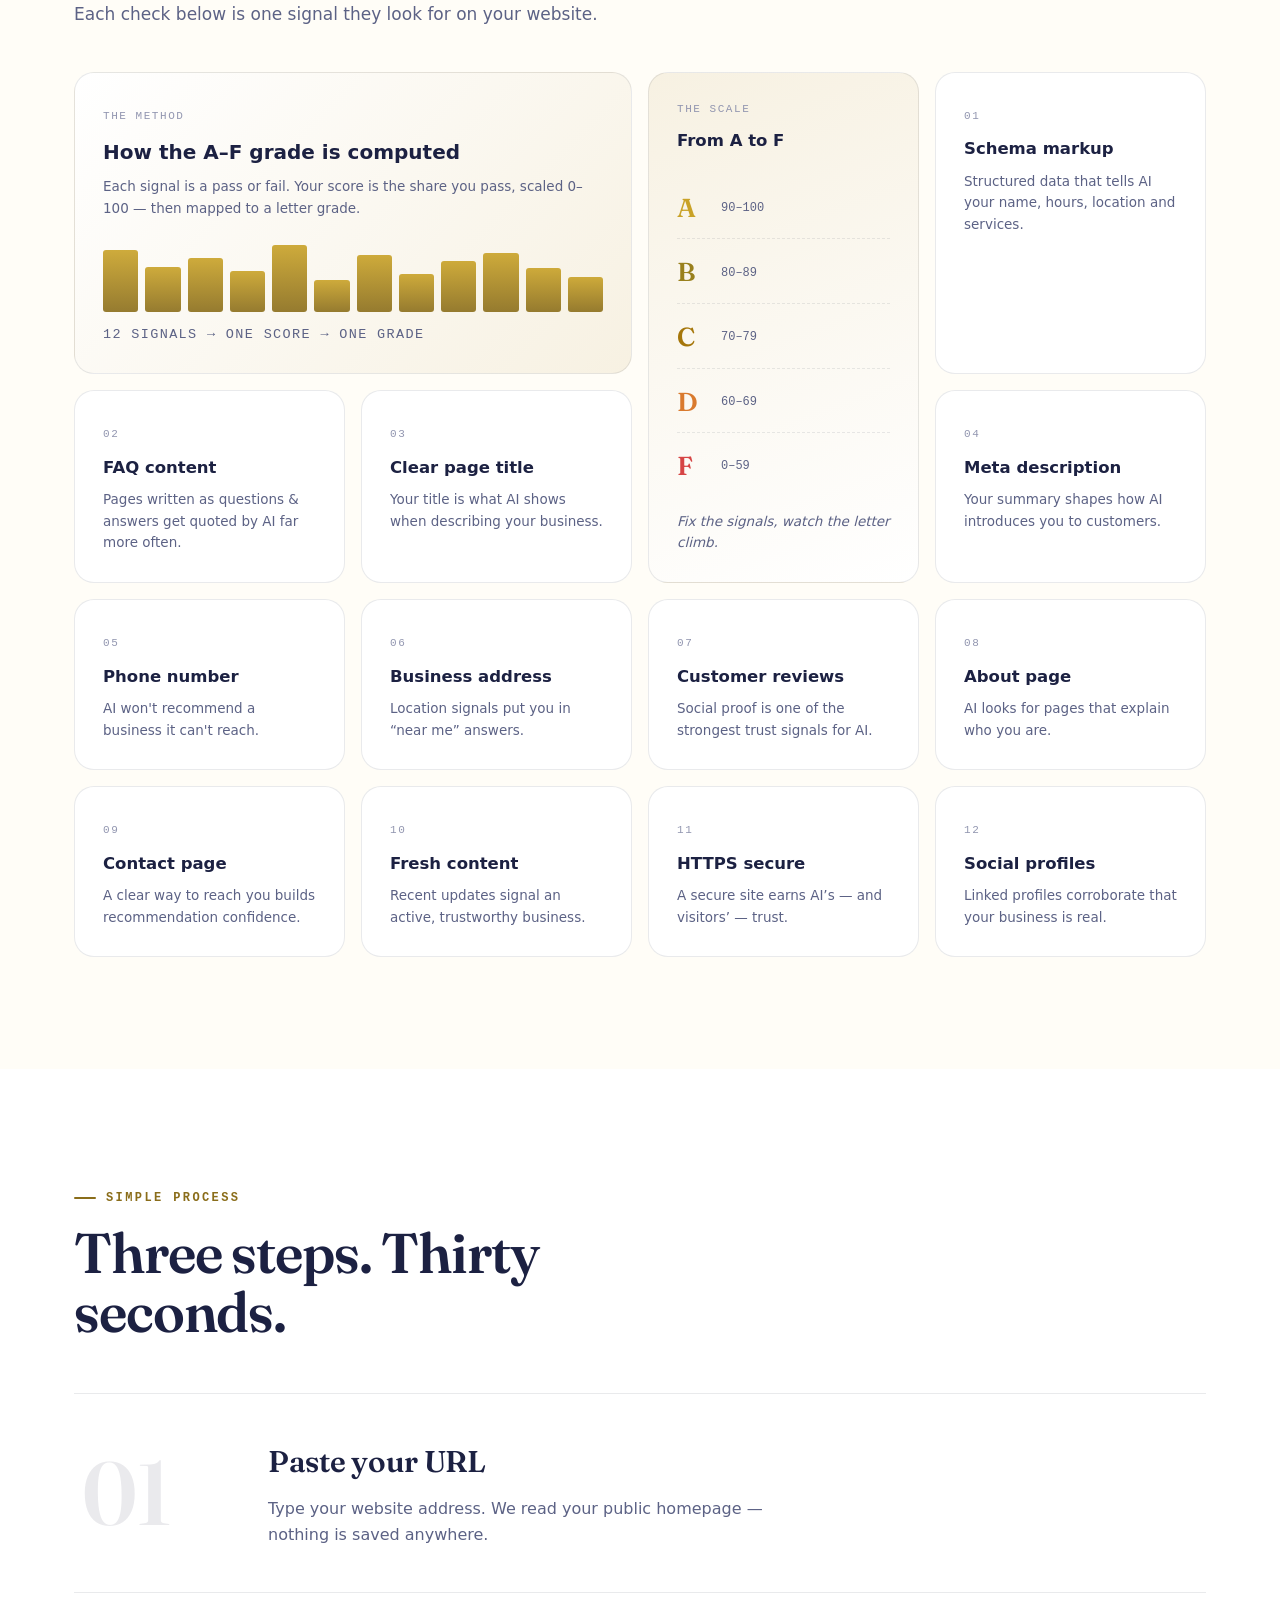
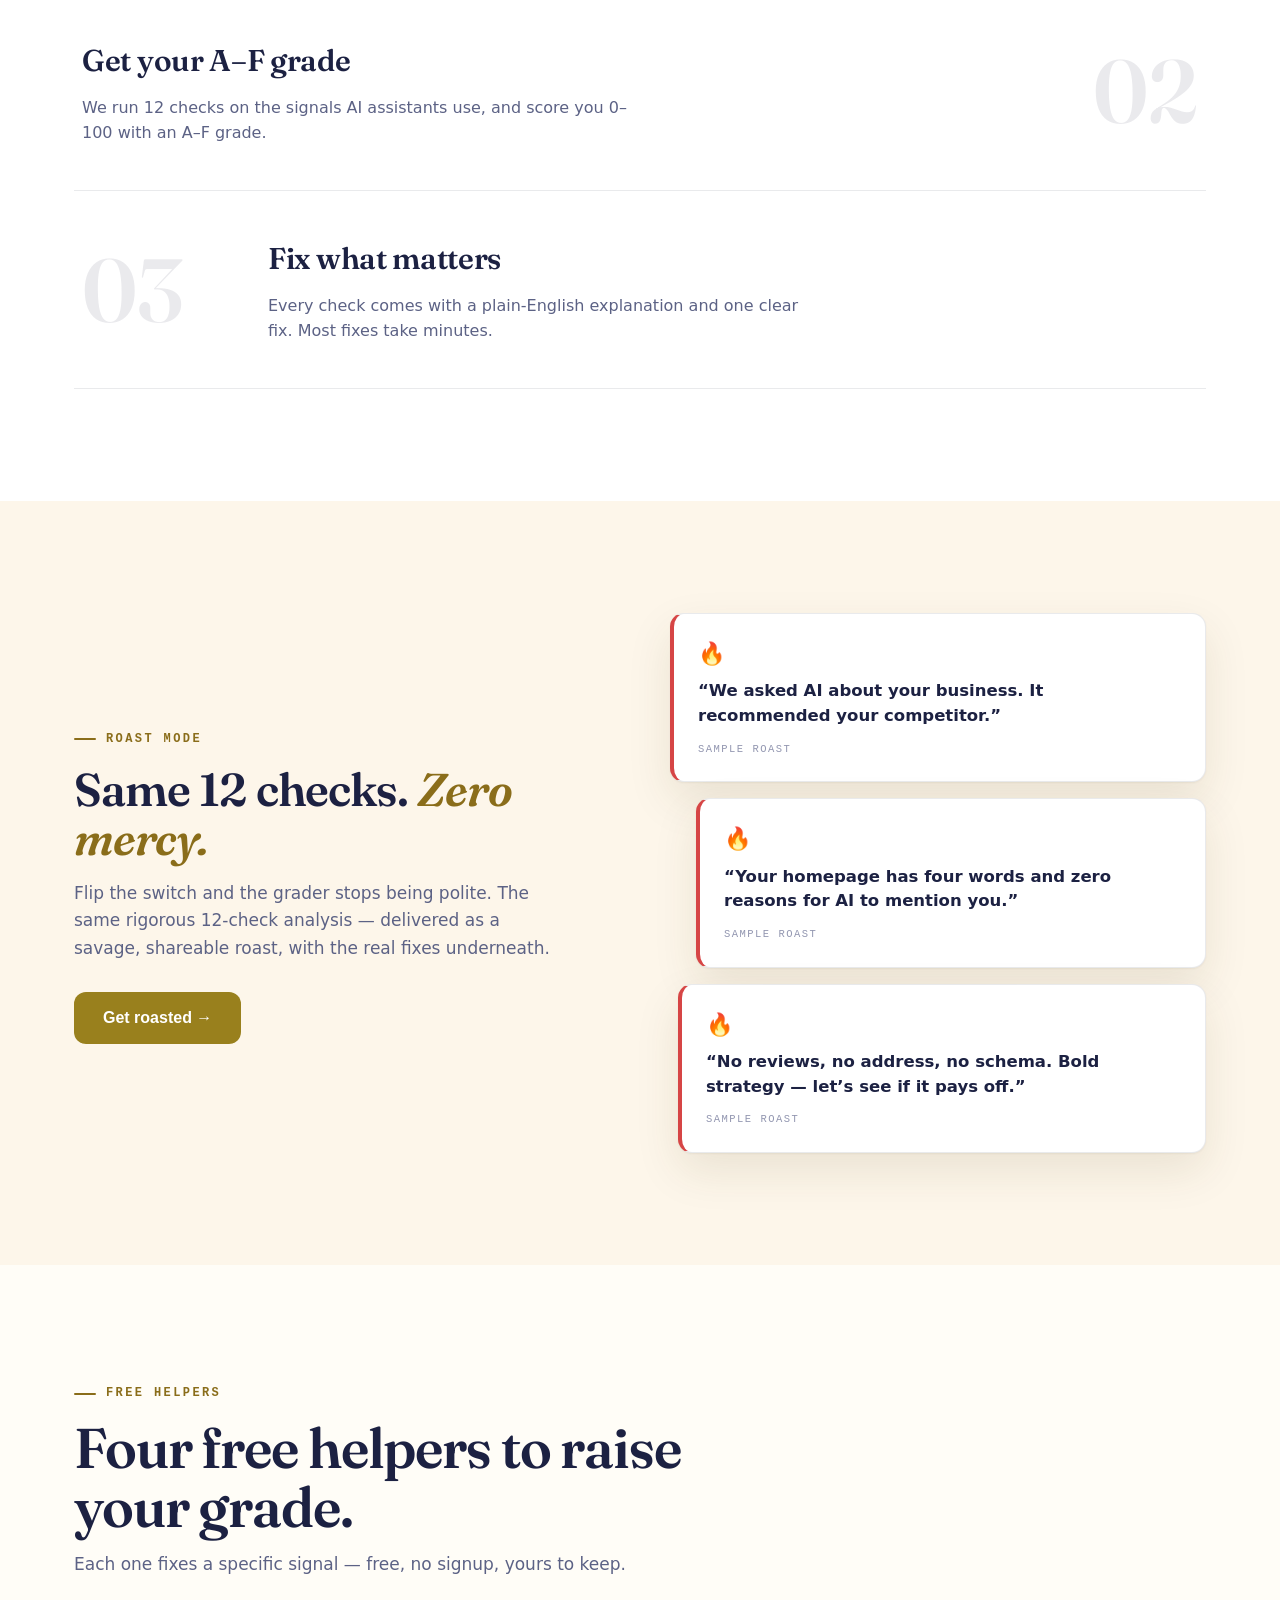
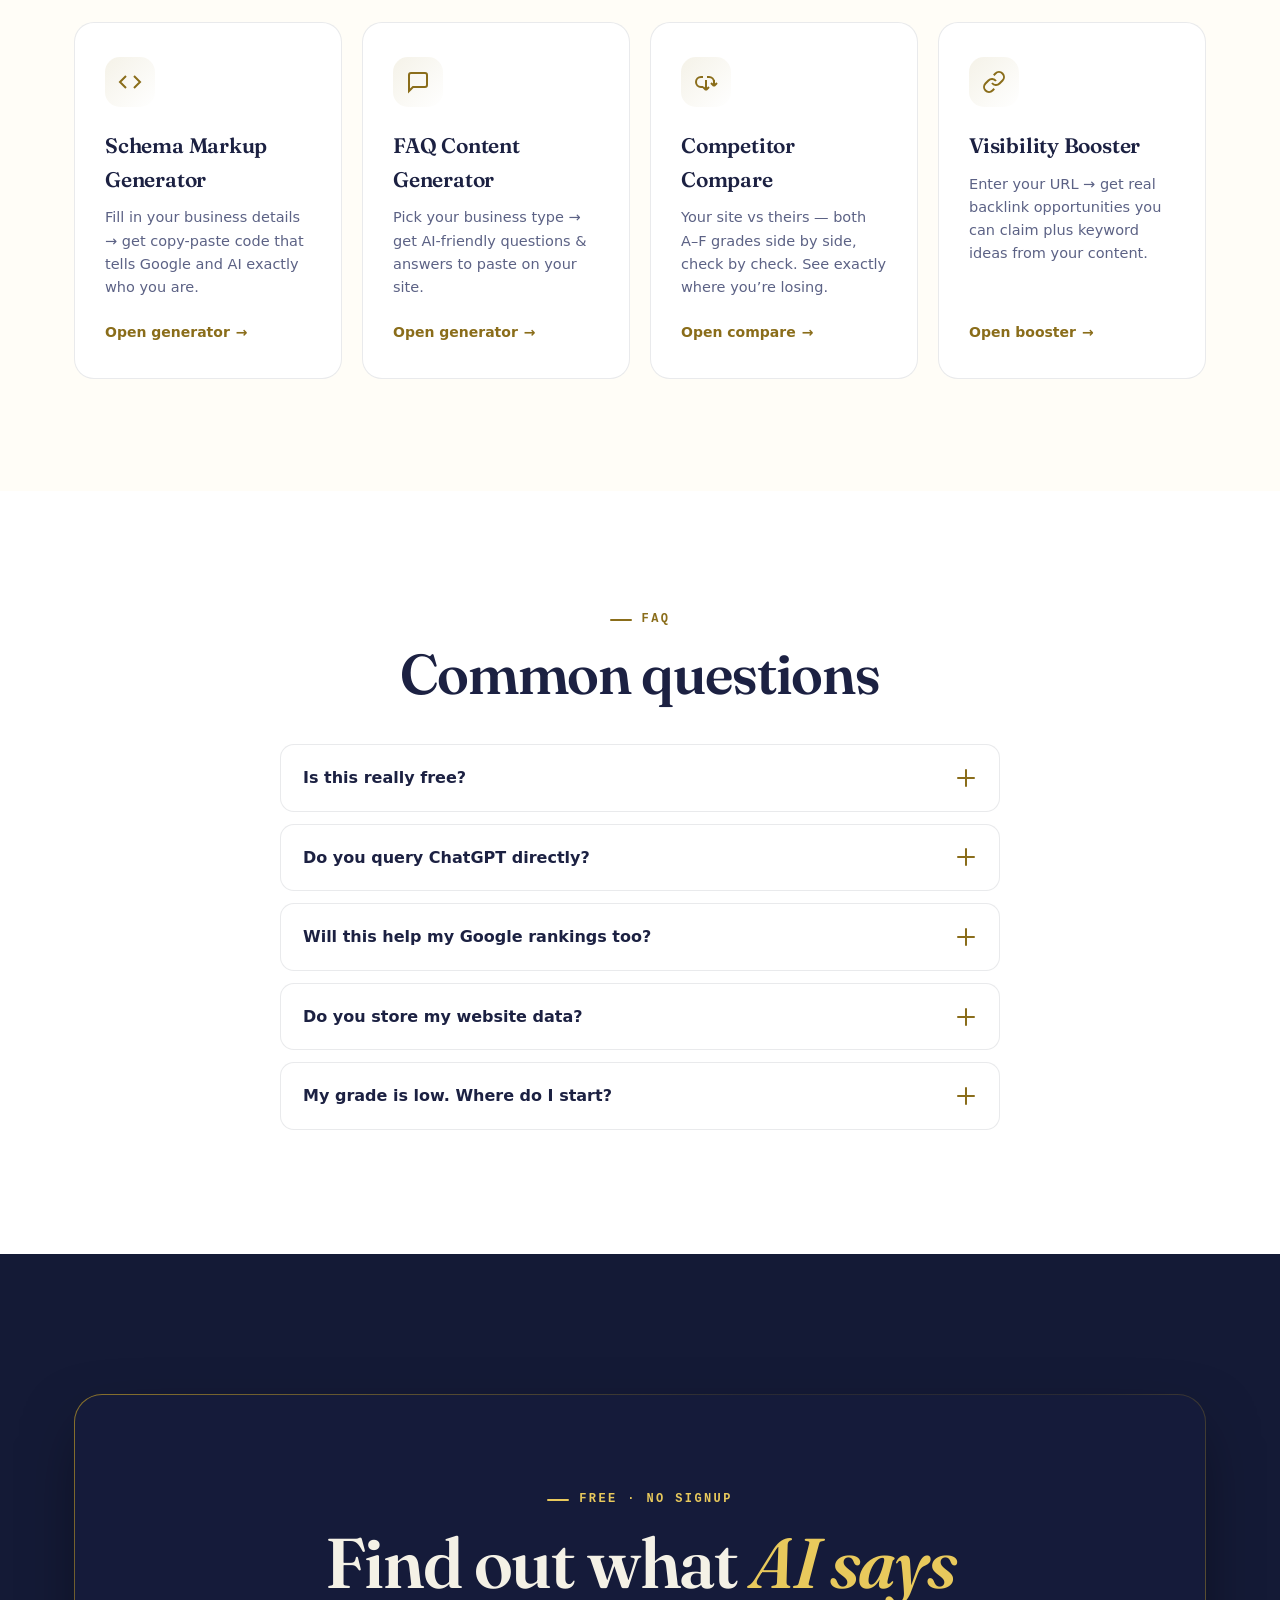
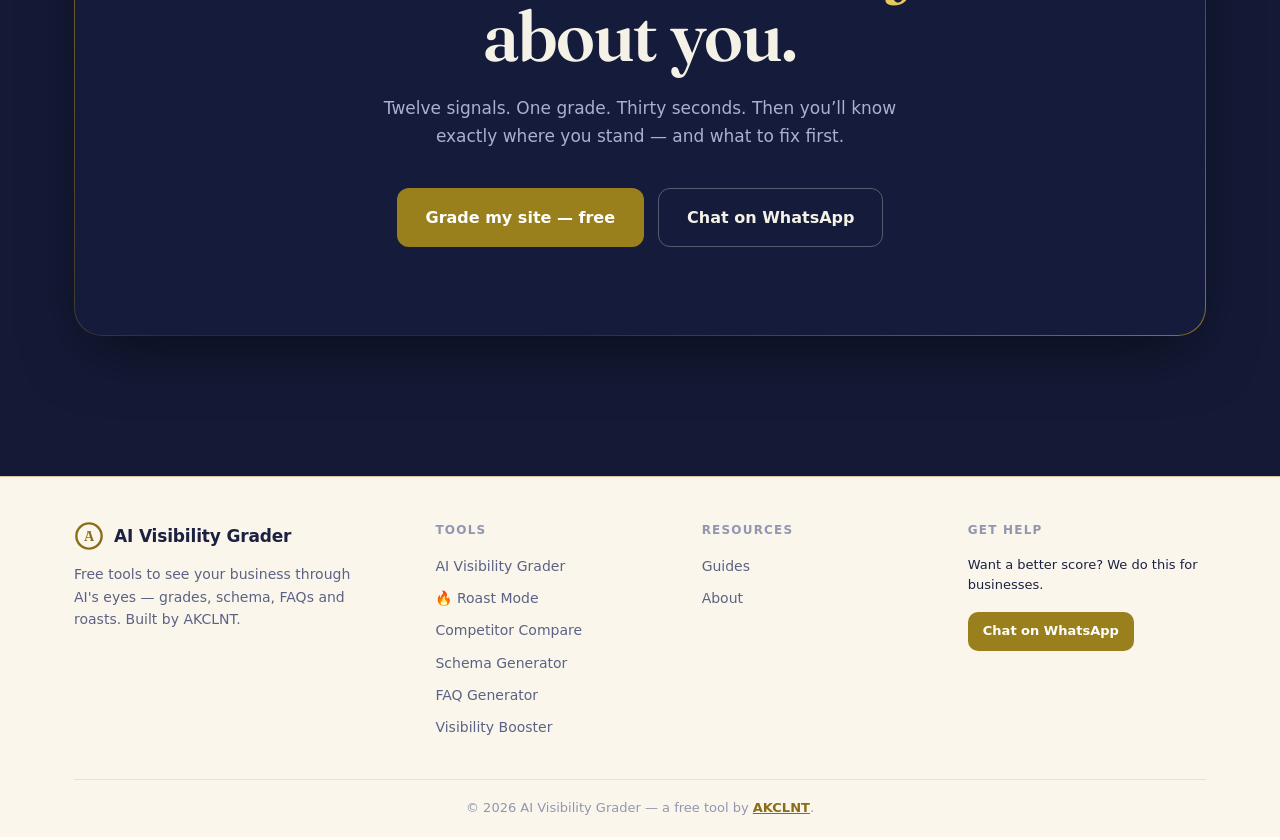
==== commit 48ea04e3: "New free tool: Visibility Booster (backlink opportunities + keyword ideas) - booster.html: 2-tab too" ====
--- a/index.html
+++ b/index.html
@@ -286,7 +286,7 @@
   <div class="wrap">
     <div class="sec-head reveal">
       <span class="kicker">Free helpers</span>
-      <h2>Three free helpers to raise your grade.</h2>
+      <h2>Four free helpers to raise your grade.</h2>
       <p>Each one fixes a specific signal &mdash; free, no signup, yours to keep.</p>
     </div>
     <div class="tool-grid3">
@@ -308,6 +308,12 @@
         <p>Your site vs theirs &mdash; both A&ndash;F grades side by side, check by check. See exactly where you&rsquo;re losing.</p>
         <span class="go">Open compare</span>
       </a>
+      <a class="tool-card reveal" href="booster.html">
+        <div class="tic"><svg viewBox="0 0 24 24" fill="none" stroke-width="2"><path d="M10 13a5 5 0 007.54.54l3-3a5 5 0 00-7.07-7.07l-1.72 1.71"/><path d="M14 11a5 5 0 00-7.54-.54l-3 3a5 5 0 007.07 7.07l1.71-1.71"/></svg></div>
+        <h3>Visibility Booster</h3>
+        <p>Enter your URL &rarr; get real backlink opportunities you can claim plus keyword ideas from your content.</p>
+        <span class="go">Open booster</span>
+      </a>
     </div>
   </div>
 </section>
@@ -354,6 +360,7 @@
         <a href="compare.html">Competitor Compare</a>
         <a href="schema-generator.html">Schema Generator</a>
         <a href="faq-generator.html">FAQ Generator</a>
+        <a href="booster.html">Visibility Booster</a>
       </div>
       <div class="fcol">
         <h4>Resources</h4>
--- a/style.css
+++ b/style.css
@@ -256,7 +256,7 @@
 @media(prefers-reduced-motion:reduce){.rq{transition:none}}
 
 /* ============ S10 TOOLS — v3 distinct card language ============ */
-.tool-grid3{display:grid;grid-template-columns:repeat(3,1fr);gap:20px;margin-top:44px}
+.tool-grid3{display:grid;grid-template-columns:repeat(auto-fit,minmax(240px,1fr));gap:20px;margin-top:44px}
 @media(max-width:860px){.tool-grid3{grid-template-columns:1fr}}
 .tool-card{background:var(--surface);border:1px solid var(--line);border-radius:20px;padding:34px 30px;
   text-decoration:none;display:flex;flex-direction:column;transition:border-color .2s,box-shadow .2s}
@@ -717,3 +717,42 @@
   .cine-stats{flex-wrap:wrap;gap:20px}
   .cine-stats div{padding-right:20px;margin-right:20px}
 }
+
+/* ============ visibility booster ============ */
+.booster-stage{background:var(--surface);border:1px solid var(--line);border-radius:var(--radius);
+  padding:28px;margin:26px 0;box-shadow:0 18px 50px rgba(20,16,4,.06)}
+.field-row{display:flex;gap:12px;align-items:end;flex-wrap:wrap}
+.paste-fallback{margin-top:14px;font-size:13.5px;color:var(--muted)}
+.paste-fallback summary{cursor:pointer;color:var(--accent);font-weight:700}
+.paste-fallback textarea{width:100%;margin-top:10px;border:1px solid var(--line);border-radius:10px;
+  padding:12px;font-family:ui-monospace,monospace;font-size:12.5px;background:var(--bg);color:var(--fg)}
+.booster-empty{border:1.5px dashed var(--line);border-radius:12px;padding:34px;text-align:center;
+  color:var(--faint);font-size:14.5px;margin:6px 0 0}
+.opp-score{display:flex;gap:22px;align-items:center;margin:8px 0 20px;flex-wrap:wrap}
+.opp-group{margin-bottom:22px}
+.opp-group h3{font-size:13px;letter-spacing:.12em;text-transform:uppercase;color:var(--faint);margin-bottom:10px}
+.opp-item{display:flex;gap:12px;align-items:center;background:var(--bg);border:1px solid var(--line);
+  border-radius:12px;padding:12px 14px;margin-bottom:8px}
+.opp-info{flex:1;min-width:0}
+.opp-info b{display:block;font-size:14.5px}
+.opp-info span{display:block;font-size:13px;color:var(--muted);margin-top:2px}
+.opp-badge{flex:none;font-size:11.5px;font-weight:800;letter-spacing:.06em;text-transform:uppercase;
+  color:#9a7a1c;background:rgba(212,175,55,.14);border:1px solid rgba(212,175,55,.4);
+  padding:4px 10px;border-radius:999px;white-space:nowrap}
+.opp-item.is-done .opp-badge{color:var(--ok);background:rgba(54,211,153,.12);border-color:rgba(54,211,153,.4)}
+.opp-item.is-done{opacity:.75}
+.kw-group{margin-bottom:20px}
+.kw-head{display:flex;align-items:center;justify-content:space-between;gap:10px;margin-bottom:10px}
+.kw-head h3{font-size:14.5px}
+.kw-list{display:flex;flex-wrap:wrap;gap:8px}
+.kw-chip{font-size:13px;background:var(--bg);border:1px solid var(--line);border-radius:999px;
+  padding:7px 14px;color:var(--fg)}
+.kw-chip:hover{border-color:var(--accent)}
+.booster-note{margin-top:22px;background:var(--accent-soft);border:1px solid rgba(212,175,55,.35);
+  border-radius:12px;padding:16px 18px;font-size:14px;line-height:1.6;color:var(--fg)}
+.booster-note b{color:var(--accent)}
+@media(max-width:640px){
+  .booster-stage{padding:20px}
+  .opp-item{flex-wrap:wrap}
+  .field-row .btn{width:100%}
+}
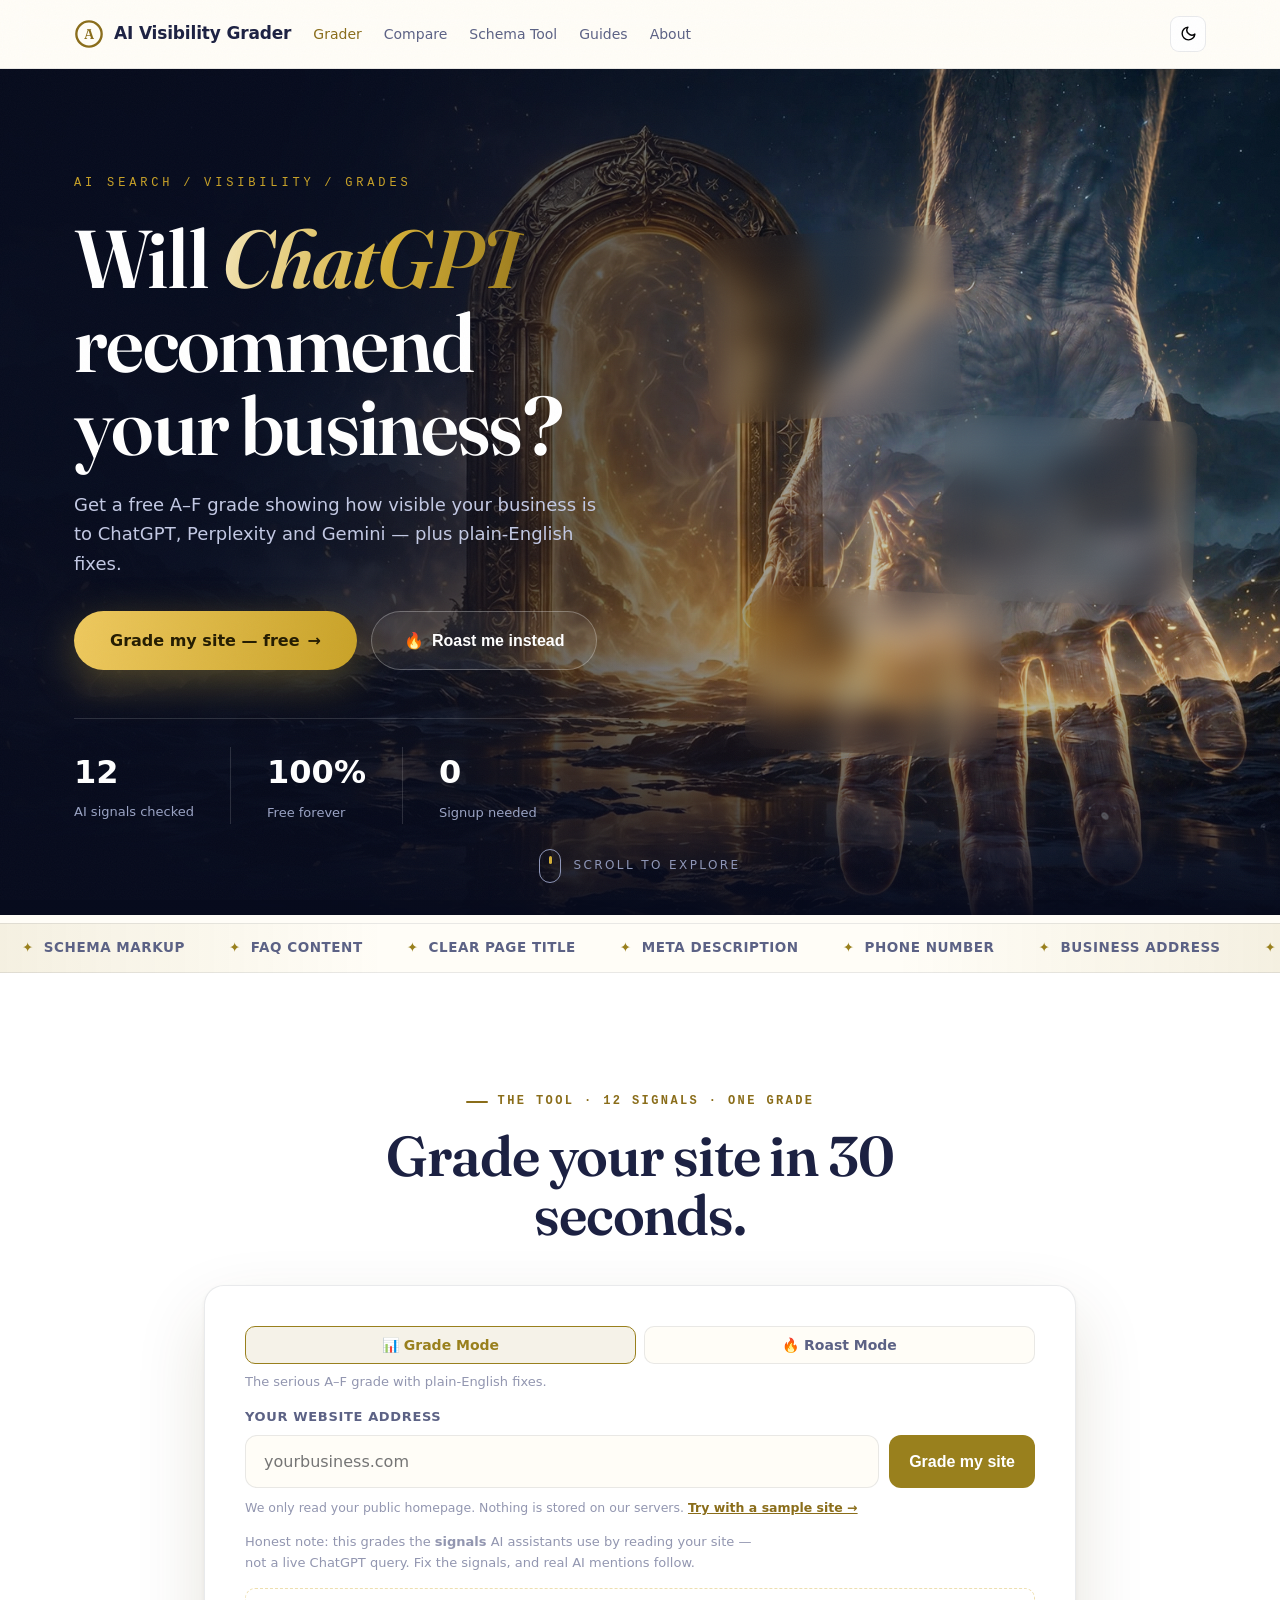
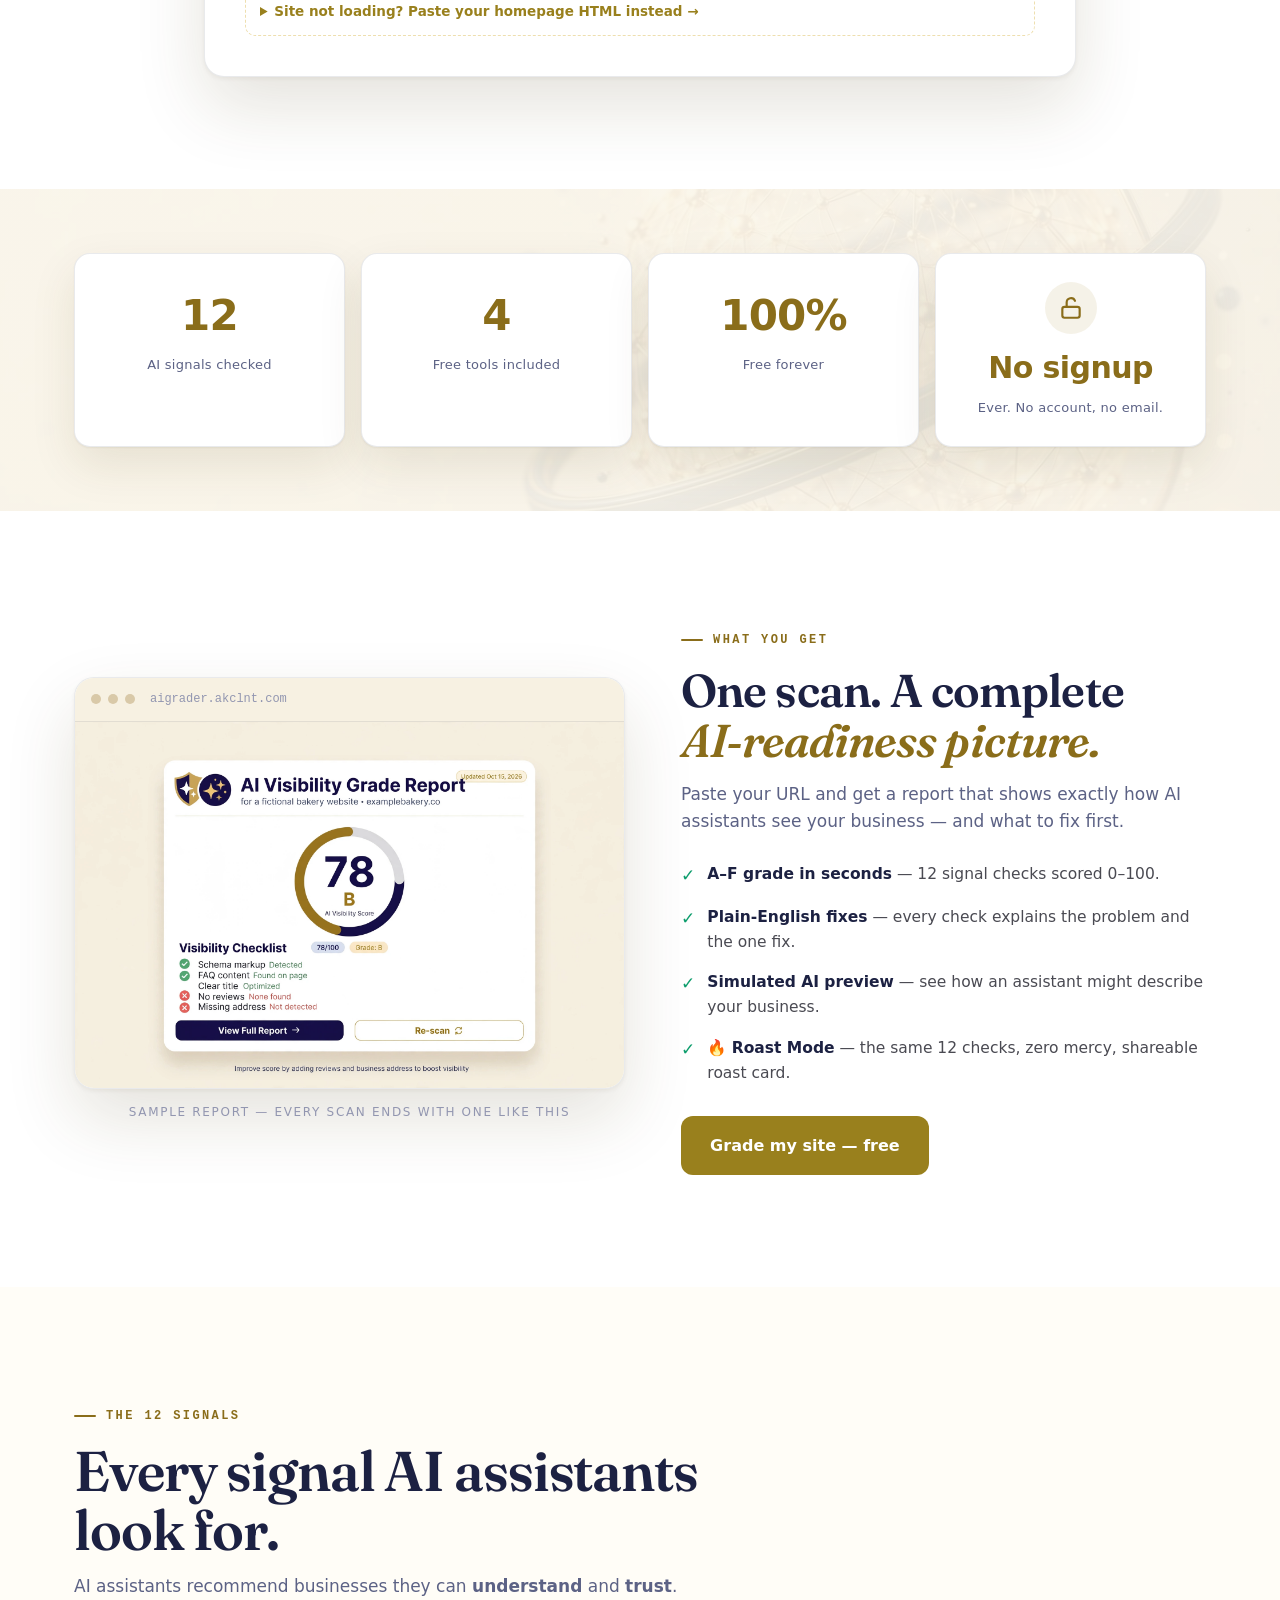
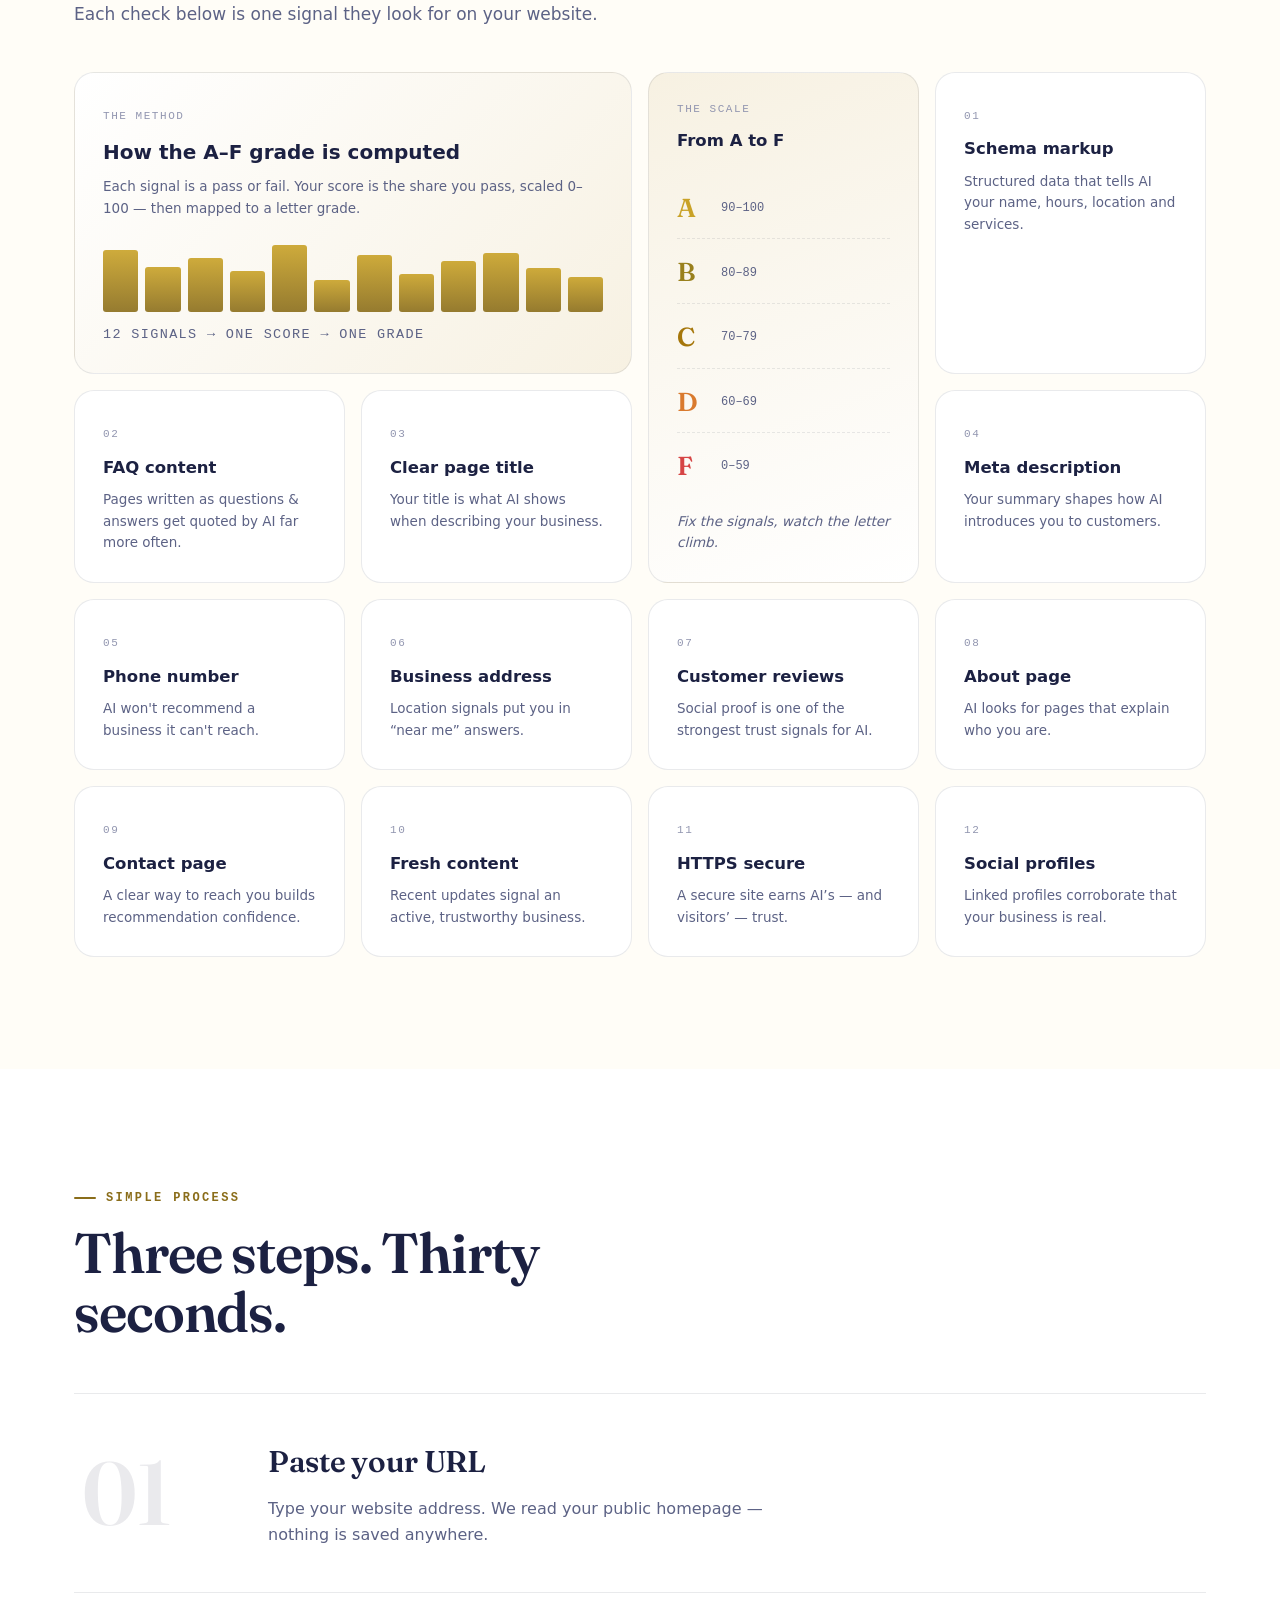
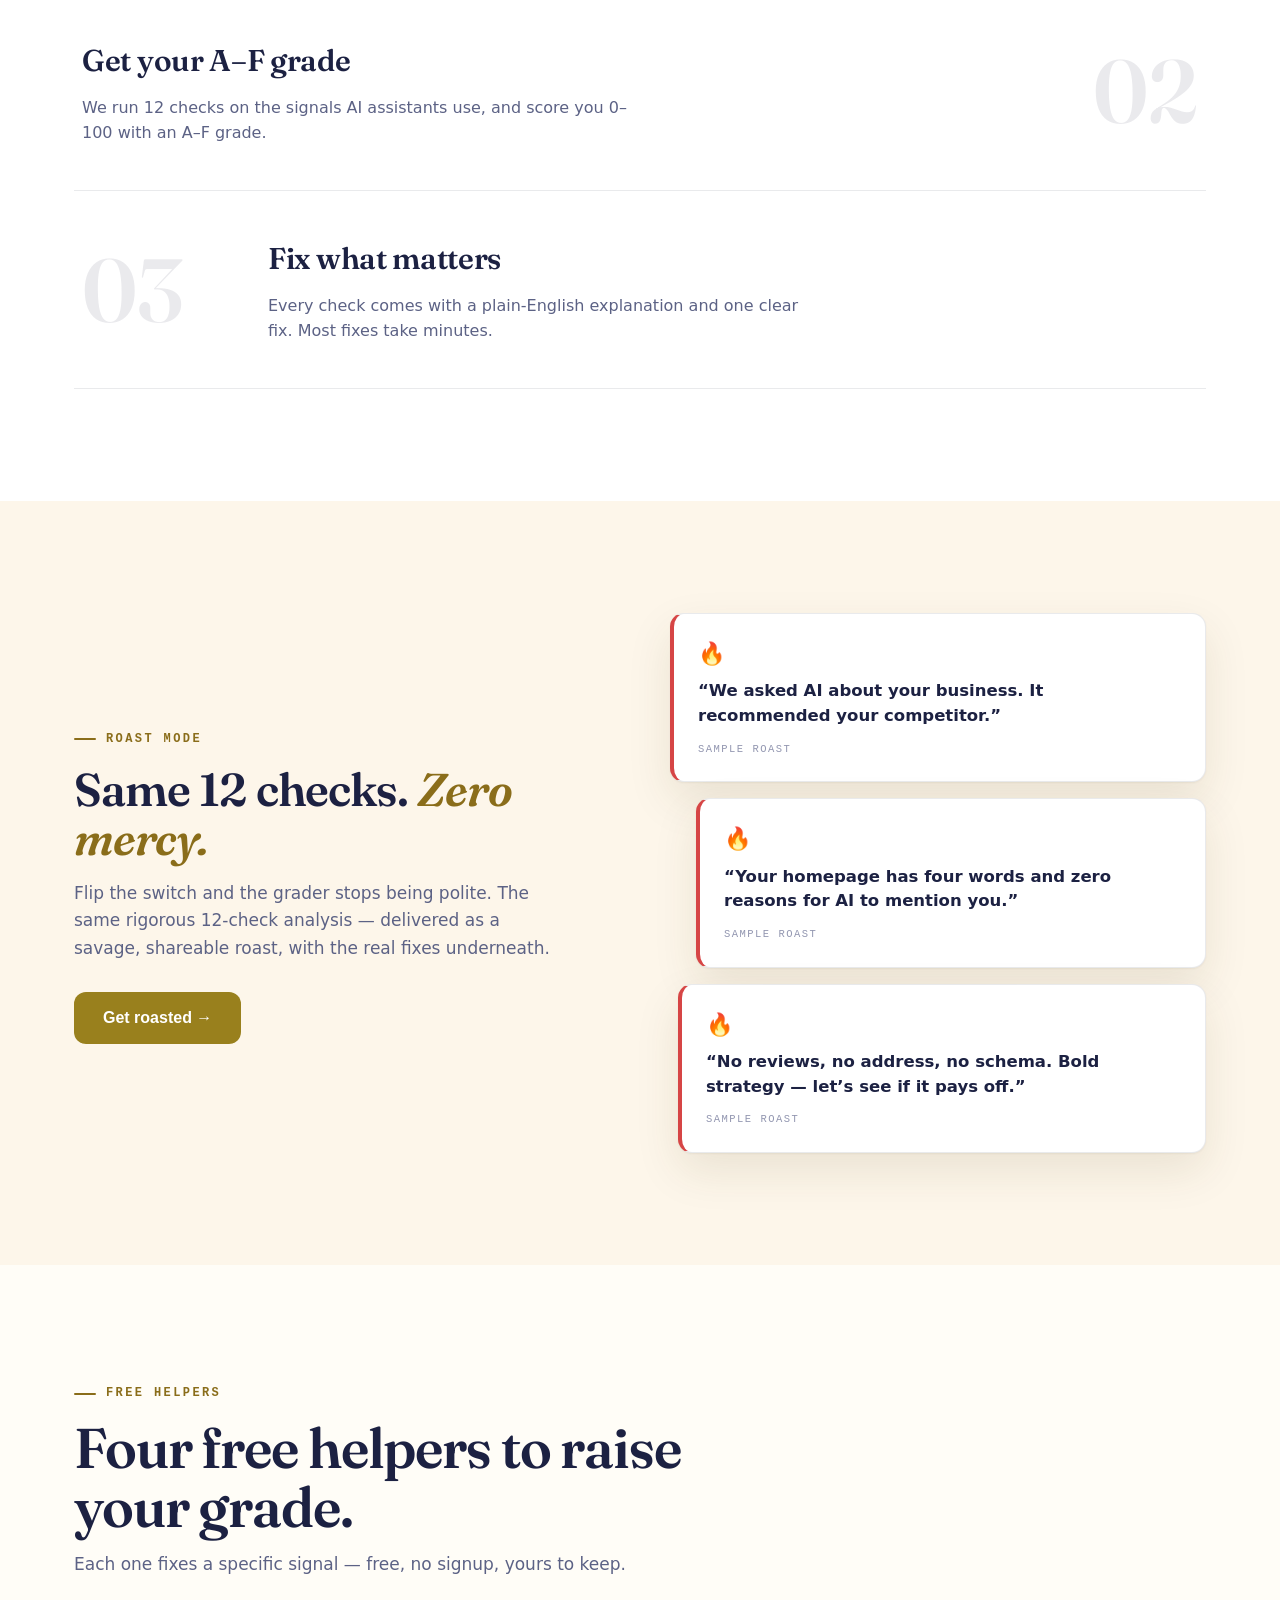
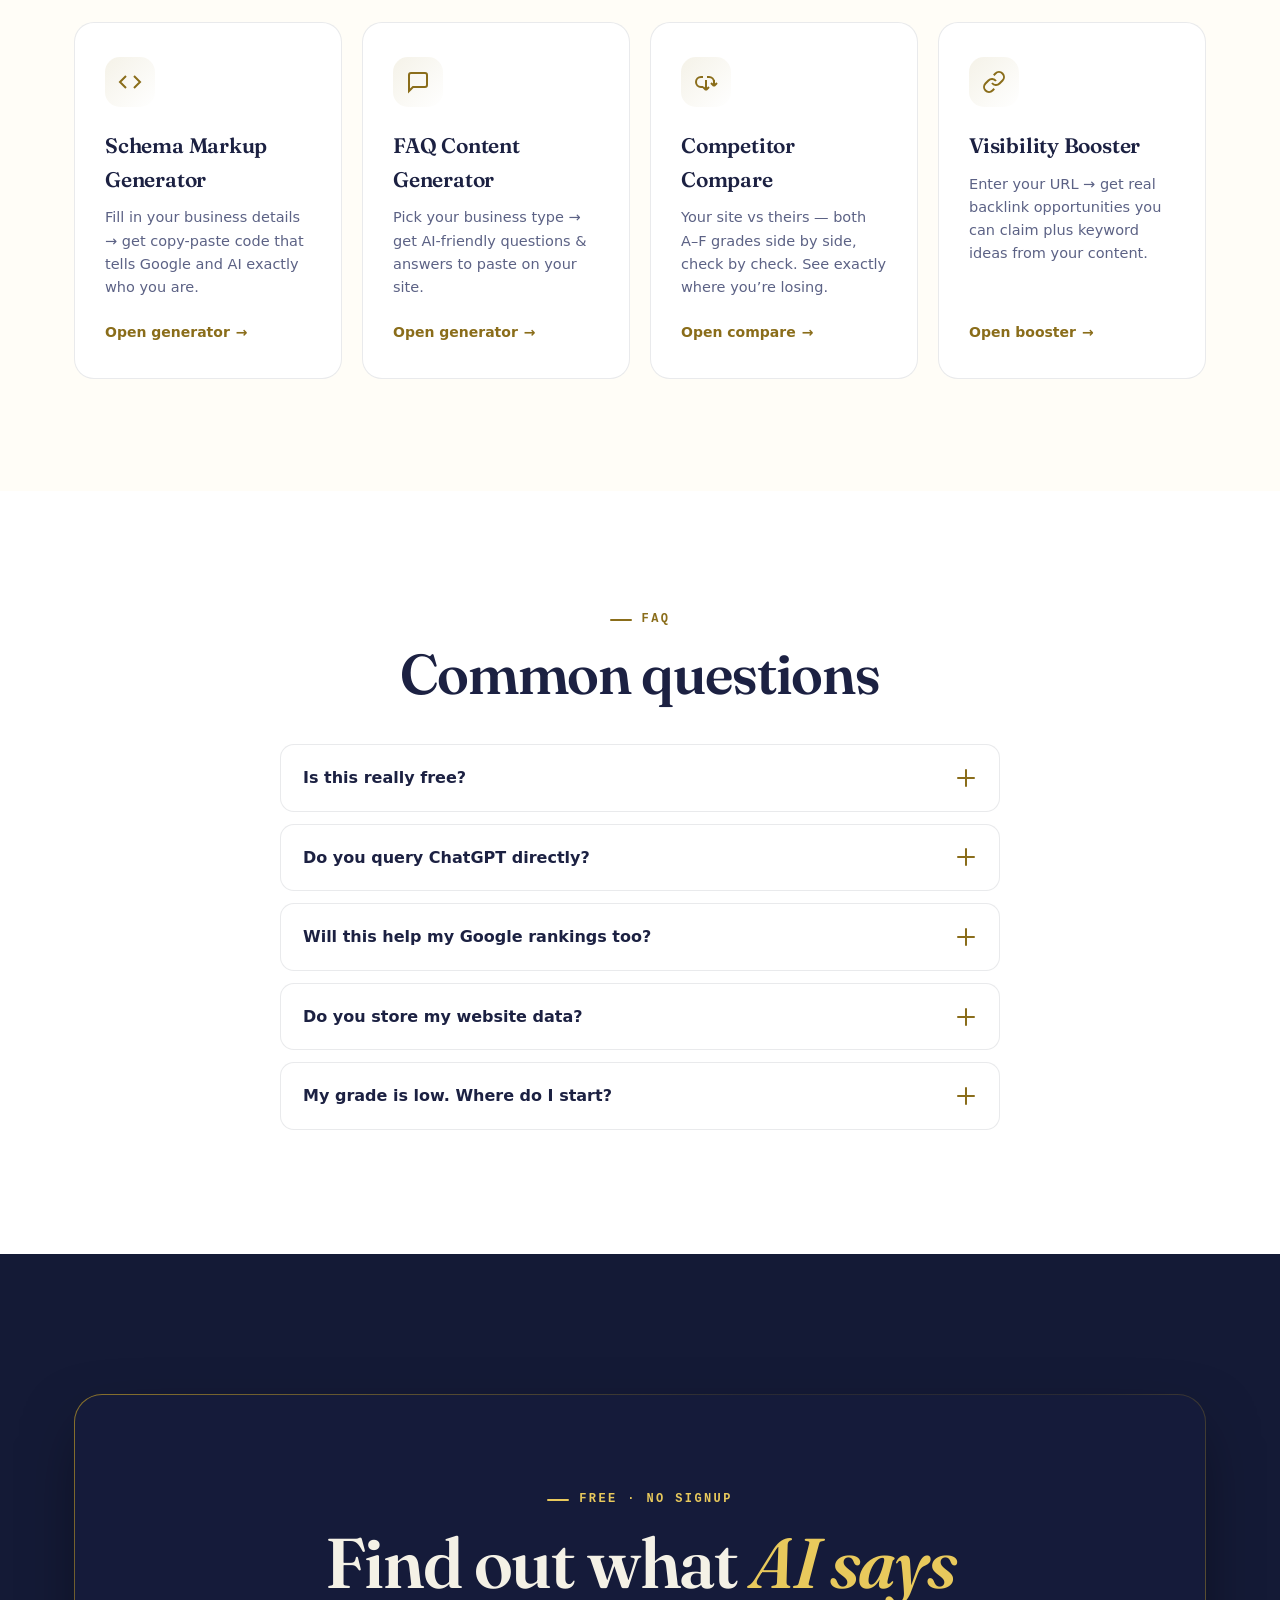
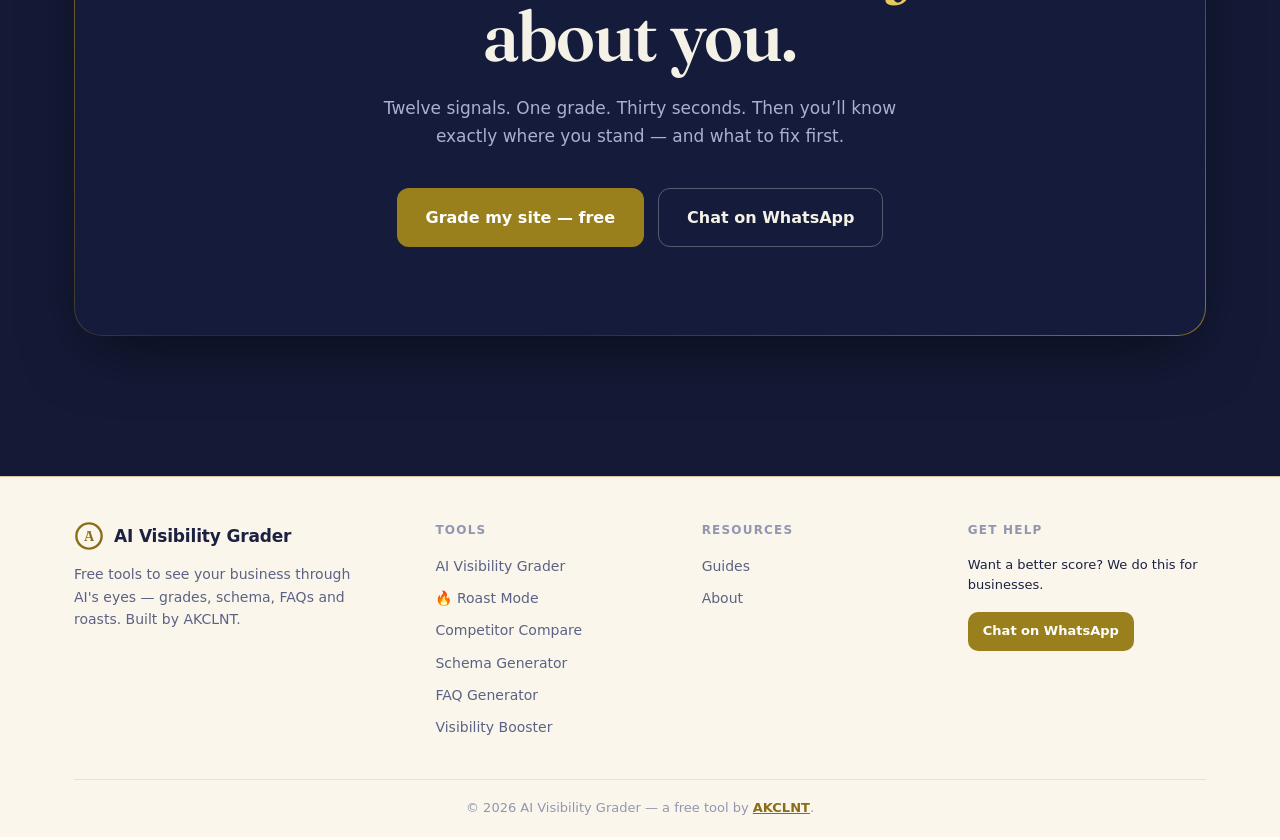
==== commit 30adcade: "SEO: keyword clusters — titles, descriptions, FAQs - Trimmed 4 titles over 60 chars (homepage, boost" ====
--- a/index.html
+++ b/index.html
@@ -3,11 +3,11 @@
 <head>
 <meta charset="utf-8">
 <meta name="viewport" content="width=device-width, initial-scale=1">
-<title>AI Visibility Grader — Will ChatGPT Recommend Your Business? (Free)</title>
+<title>AI Visibility Grader — Will ChatGPT Recommend You? Free</title>
 <meta name="description" content="Free AI visibility check: enter your website URL and see how visible your business is to ChatGPT, Perplexity and Gemini. Get an A–F grade and plain-English fixes.">
 <meta property="og:type" content="website">
 <meta property="og:site_name" content="AI Visibility Grader">
-<meta property="og:title" content="AI Visibility Grader — Will ChatGPT Recommend Your Business? (Free)">
+<meta property="og:title" content="AI Visibility Grader — Will ChatGPT Recommend You? Free">
 <meta property="og:description" content="Free AI visibility check: enter your website URL and see how visible your business is to ChatGPT, Perplexity and Gemini. A–F grade + plain-English fixes.">
 <meta property="og:url" content="https://aigrader.akclnt.com/">
 <meta property="og:image" content="https://aigrader.akclnt.com/og-image.png">
